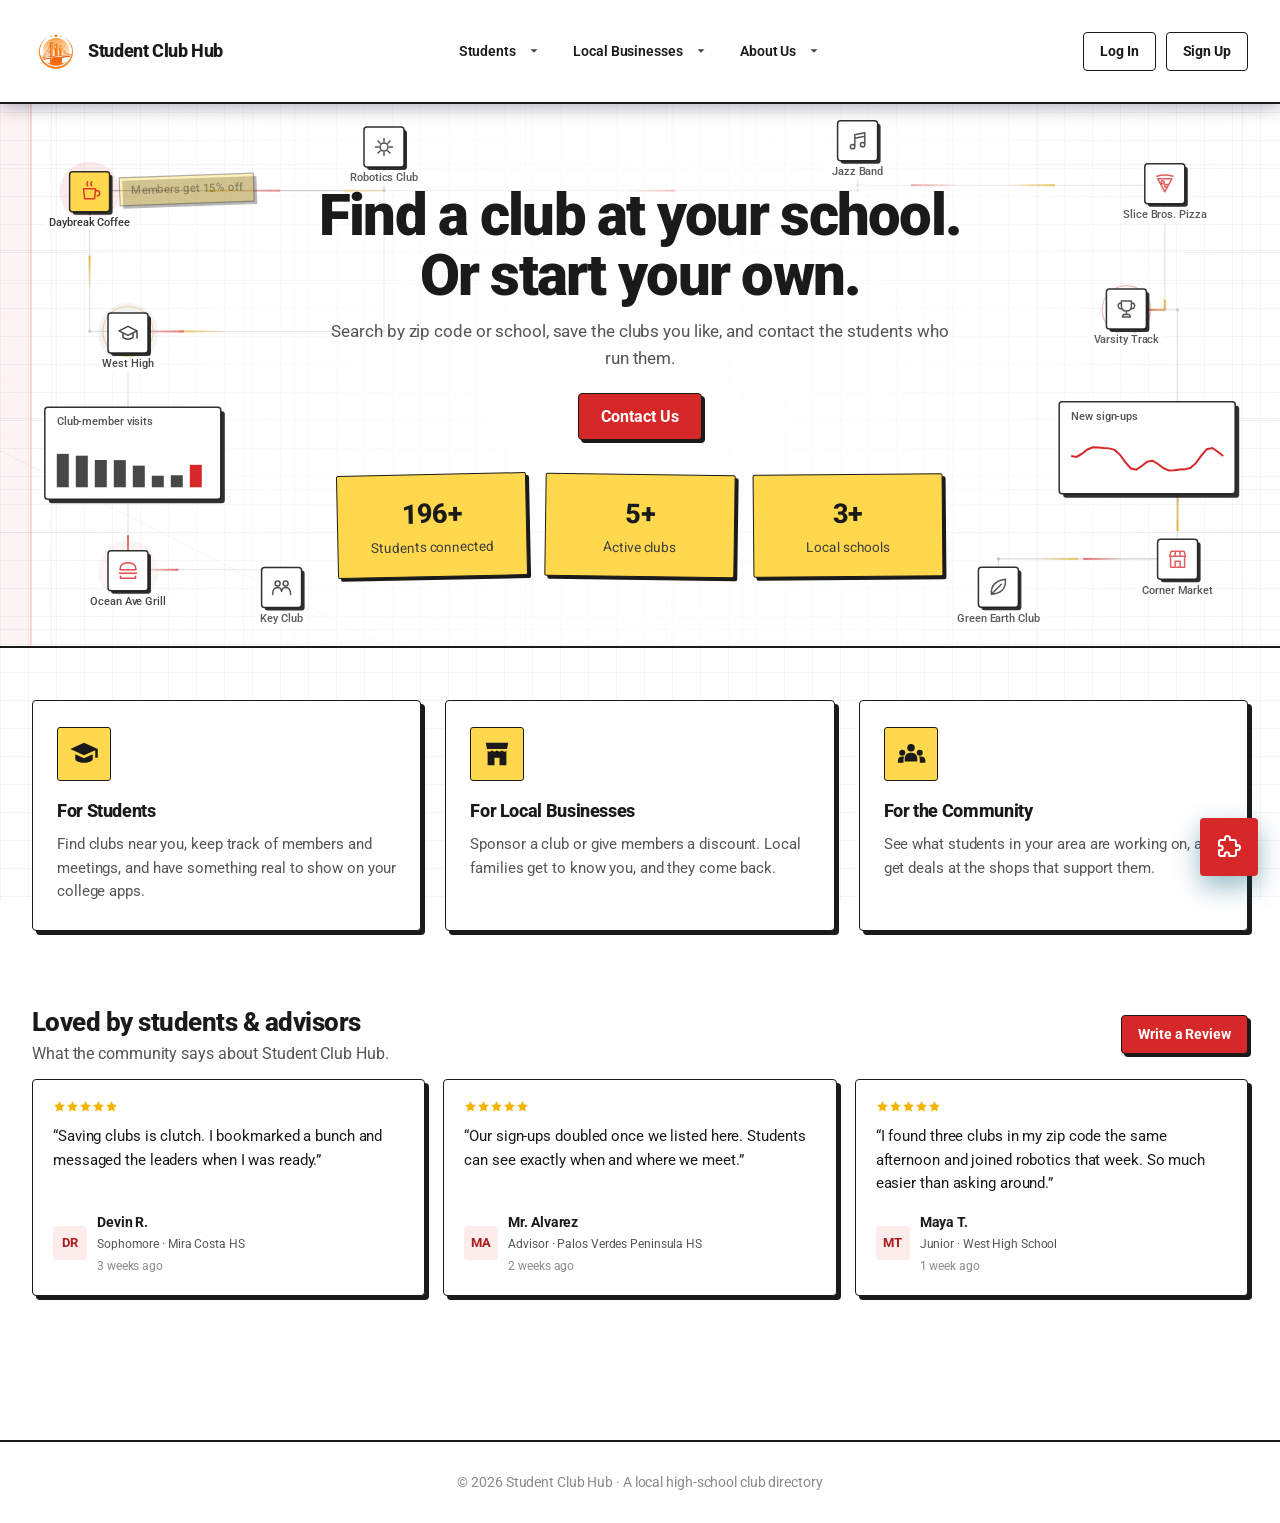
==== index.html @ 61d85966 "Real accounts + database security, field-level club saves, admin verification - Every account is a S" ====
<!DOCTYPE html>
<html lang="en" data-theme="light">
<head>
  <meta charset="UTF-8" />
  <meta name="viewport" content="width=device-width, initial-scale=1.0" />
  <title>Student Club Hub | Find a club near you</title>
  <link rel="preconnect" href="https://fonts.googleapis.com" />
  <link rel="preconnect" href="https://fonts.gstatic.com" crossorigin />
  <link rel="stylesheet" href="https://fonts.googleapis.com/css2?family=Roboto:wght@400;500;700;900&display=swap" />
  <link rel="stylesheet" href="styles/main.css" />
  <link rel="stylesheet" href="styles/pages.css" />
  <link rel="stylesheet" href="styles/components.css" />
  <link rel="stylesheet" href="styles/hero.css" />
  <link rel="stylesheet" href="styles/theme.css" />   <!-- Paper theme (red/yellow) — loaded LAST; remove this line to revert -->
</head>
<body>

  <!-- ======================= HEADER / NAV ======================= -->
  <header class="site-header">
    <div class="container header-inner">
      <a href="#" class="brand" onclick="goHome(); return false;" title="Back to home"><span class="brand-logo" id="brandLogo"></span><span class="brand-text">Student Club Hub</span></a>
      <button class="nav-toggle" id="navToggle" aria-label="Menu" onclick="toggleMobileNav()"><svg class="ico" viewBox="0 0 24 24" width="22" height="22" fill="none" stroke="currentColor" stroke-width="2" stroke-linecap="round" stroke-linejoin="round" aria-hidden="true"><path d="M4 6h16"/><path d="M4 12h16"/><path d="M4 18h16"/></svg></button>
      <nav class="nav" id="mainNav">
        <div class="nav-item has-menu">
          <button class="nav-trigger" data-group="students" onclick="toggleNavMenu(event,'students')" data-i18n="nav_students">Students <span class="caret">⌄</span></button>
          <div class="nav-menu">
            <button data-i18n="nav_browse" onclick="navGo('browse')">Browse Clubs</button>
            <button data-i18n="nav_myclubs" onclick="navGoAuth('myclubs')">My Clubs</button>
            <button data-i18n="nav_saved" onclick="navGo('saved')">Saved Clubs</button>
            <button data-i18n="nav_create" onclick="navGoAuth('create')">Register a Club</button>
          </div>
        </div>
        <div class="nav-item has-menu">
          <button class="nav-trigger" data-group="business" onclick="toggleNavMenu(event,'business')" data-i18n="nav_business">Local Businesses <span class="caret">⌄</span></button>
          <div class="nav-menu">
            <button data-i18n="nav_browse_shops" onclick="navShop('browse')">Browse Businesses</button>
            <button data-i18n="nav_my_shop" onclick="navShop('my')">My Business</button>
            <button data-i18n="nav_saved_shops" onclick="navShop('saved')">Saved Businesses</button>
            <button data-i18n="nav_register_shop" onclick="navShop('register')">Register Your Business</button>
          </div>
        </div>
        <div class="nav-item has-menu">
          <button class="nav-trigger" data-group="purpose" onclick="toggleNavMenu(event,'purpose')" data-i18n="nav_purpose">About Us <span class="caret">⌄</span></button>
          <div class="nav-menu">
            <button data-i18n="nav_philosophy" onclick="navGo('philosophy')">Our Philosophy</button>
            <button data-i18n="nav_howitworks" onclick="navHowItWorks()">How It Works</button>
            <button data-i18n="nav_faq" onclick="navFaq()">FAQ</button>
            <button onclick="navContact()">Contact Us</button>
          </div>
        </div>
      </nav>
      <div id="authArea" class="auth-area"><!-- rendered by auth.js --></div>
    </div>
  </header>

  <main>
    <!-- ======================= MAIN PAGE / HOME ======================= -->
    <section id="view-main" class="app-view">
      <div class="hero">
        <div class="hero-bg" id="heroBg"><!-- image layers rendered by pages.js --></div>
        <div class="hero-overlay"></div>
        <canvas class="hero-motion" id="heroMotion" aria-hidden="true"></canvas>
        <div class="container hero-content">
          <div class="hero-carousel" id="heroCarousel"><!-- slides rendered by pages.js --></div>
          <div class="hero-actions">
            <button class="btn cta lg" onclick="openContactUs()">Contact Us</button>
          </div>
          <div class="stats" id="statsRow"></div>
        </div>
      </div>

      <div class="container">
        <div class="feature-cards" id="featureCards"><!-- layered polygon cards rendered by pages.js --></div>

        <div class="reviews-head reviews-head-main">
          <div class="reviews-title">
            <div><h1 style="font-size:1.6rem;font-weight:800" data-i18n="reviews_h">Loved by students &amp; advisors</h1>
            <p style="color:var(--muted)" data-i18n="reviews_p">What the community says about Student Club Hub.</p></div>
            <span class="reviews-logo" id="reviewsLogo"></span></div>
          <button class="btn primary" data-i18n="write_review" onclick="openWriteReview('site')">Write a Review</button>
        </div>
        <div class="testimonials" id="siteReviews"></div>
      </div>
    </section>

    <!-- ======================= OUR PURPOSE / PHILOSOPHY ======================= -->
    <section id="view-philosophy" class="app-view hidden">
      <div id="philosophyBody"></div>
    </section>

    <!-- ======================= HOW IT WORKS (standalone) ======================= -->
    <section id="view-howitworks" class="app-view hidden">
      <div id="howitworksBody"></div>
    </section>

    <!-- ======================= FAQ (standalone) ======================= -->
    <section id="view-faq" class="app-view hidden">
      <div id="faqBody"></div>
    </section>

    <section id="view-contact" class="app-view hidden">
      <div id="contactPageBody"></div>
    </section>

    <!-- ======================= LOCAL BUSINESSES (directory) ======================= -->
    <section id="view-shops" class="app-view hidden">
      <div class="container" id="shopsBody"></div>
    </section>

    <!-- ======================= BUSINESS PROFILE (Yelp-style, full-width) ======================= -->
    <section id="view-business" class="app-view hidden">
      <div id="businessBody"></div>
    </section>

    <!-- ======================= INBOX / MESSAGES ======================= -->
    <section id="view-admin" class="app-view hidden">
      <div class="container" id="adminBody" style="max-width:900px"></div>
    </section>

    <section id="view-inbox" class="app-view hidden">
      <div class="container" id="inboxBody"></div>
    </section>

    <!-- ======================= BROWSE / DIRECTORY ======================= -->
    <section id="view-browse" class="app-view hidden">
      <div class="container view">
        <div class="page-head centered"><h1 data-i18n="browse_h">Browse Clubs</h1><p data-i18n="browse_p">Discover student clubs near you — search by club name, school, district, or zip code.</p></div>

        <div class="spotlight">
          <div class="spotlight-head"><span class="spot-ico"><svg class="ico" viewBox="0 0 24 24" width="18" height="18" fill="none" stroke="currentColor" stroke-width="2" stroke-linecap="round" stroke-linejoin="round" aria-hidden="true"><path d="M6 9H4.5a2.5 2.5 0 0 1 0-5H6"/><path d="M18 9h1.5a2.5 2.5 0 0 0 0-5H18"/><path d="M4 22h16"/><path d="M10 14.66V17c0 .55-.47.98-.97 1.21C7.85 18.75 7 20.24 7 22"/><path d="M14 14.66V17c0 .55.47.98.97 1.21C16.15 18.75 17 20.24 17 22"/><path d="M18 2H6v7a6 6 0 0 0 12 0V2Z"/></svg></span><span data-i18n="top_clubs">Top Clubs</span><span class="form-note" data-i18n="most_popular">Most popular right now</span></div>
          <div id="topClubs" class="spotlight-grid"></div>
        </div>

        <div class="toolbar">
          <div class="search">
            <span class="ico">⌕</span>
            <input id="searchInput" type="text" data-i18n-ph="search_ph" placeholder="Search by zip code, school, district, or club name..." oninput="applyFilters()" />
          </div>
          <select id="schoolFilter" class="select" onchange="applyFilters()"><option value="">All schools</option></select>
          <select id="sortSelect" class="select" onchange="applyFilters()">
            <option value="az">Alphabetical (A → Z)</option>
            <option value="za">Reverse Alphabetical (Z → A)</option>
            <option value="members">Most Members</option>
            <option value="least">Least Members</option>
            <option value="latest">Latest</option>
            <option value="oldest">Oldest</option>
            <option value="joined" data-i18n="sort_joined">Joined</option>
            <option value="notjoined" data-i18n="sort_notjoined">Not Joined</option>
            <option value="public" data-i18n="sort_public">Public</option>
            <option value="private" data-i18n="sort_private">Private</option>
          </select>
        </div>
        <div id="focusRow" class="cat-row"></div>
        <div id="resultMeta" class="result-meta"></div>
        <div id="clubGrid" class="grid"></div>
      </div>
    </section>

    <!-- ======================= MY CLUBS ======================= -->
    <section id="view-myclubs" class="app-view hidden">
      <div class="container">
        <div class="page-head centered"><h1 data-i18n="myclubs_h">My Clubs</h1><p data-i18n="myclubs_p">Clubs you lead, clubs you’ve joined, and your pending drafts.</p></div>
        <div class="settings-tabs centered-tabs">
          <button class="settings-tab active" data-mc="lead" data-i18n="tab_leading" onclick="myClubsTab('lead')">Clubs Leading</button>
          <button class="settings-tab" data-mc="joined" data-i18n="tab_joined" onclick="myClubsTab('joined')">Clubs Joined</button>
          <button class="settings-tab" data-mc="drafts" data-i18n="tab_drafts" onclick="myClubsTab('drafts')">Drafts</button>
        </div>
        <div class="search search-narrow" id="myClubsSearchWrap"><span class="ico">⌕</span>
          <input id="myClubsSearch" type="text" data-i18n-ph="search_saved_ph" placeholder="Search by club name, ID, or zip..." oninput="renderMyClubs()" /></div>
        <div id="myClubsGrid" class="grid"></div>
      </div>
    </section>

    <!-- ======================= SAVED ======================= -->
    <section id="view-saved" class="app-view hidden">
      <div class="container">
        <div class="page-head centered"><h1 data-i18n="saved_h">Saved Clubs</h1><p data-i18n="saved_p">Your favorite clubs, saved in one place for quick access and updates.</p></div>
        <div class="search search-narrow"><span class="ico">⌕</span>
          <input id="savedSearch" type="text" data-i18n-ph="search_saved_ph" placeholder="Search by club name, ID, or zip..." oninput="renderSaved()" /></div>
        <div id="savedGrid" class="grid"></div>
      </div>
    </section>

    <!-- ======================= PUBLIC PROFILE ======================= -->
    <section id="view-profile" class="app-view hidden">
      <div class="container" id="profileBody"></div>
    </section>

    <!-- ======================= ACCOUNT SETTINGS ======================= -->
    <section id="view-settings" class="app-view hidden">
      <div class="container narrow center-page" id="settingsBody"></div>
    </section>

    <!-- ======================= CLUB DETAIL (full page) ======================= -->
    <section id="view-club" class="app-view hidden">
      <div id="clubBody"></div>
    </section>

    <!-- ======================= START A CLUB ======================= -->
    <section id="view-create" class="app-view hidden">
      <div class="container narrow center-page">
        <div class="page-head" style="text-align:center"><h1 data-i18n="create_h">Register a Club</h1><p data-i18n="create_p">Publish your club so students can discover and join it.</p></div>
        <div class="form-card">
          <div class="field"><label><span data-i18n="cc_name">Club name</span> *</label><input id="ccName" type="text" placeholder="e.g. Robotics &amp; AI Society" oninput="validateCreate()" /></div>
          <div class="field"><label data-i18n="cc_desc">Description</label><textarea id="ccDesc" placeholder="What does your club do? When and where do you meet?"></textarea></div>
          <div class="two-col">
            <div class="field"><label><span data-i18n="cc_category">Category</span> *</label><select id="ccCategory" onchange="onCreateCategoryChange()"><option value="">Select…</option></select></div>
            <div class="field"><label data-i18n="cc_visibility">Club status</label><select id="ccRecruit"><option value="Public" data-i18n="vis_public">Public</option><option value="Private" data-i18n="vis_private">Private</option></select></div>
          </div>
          <div id="ccOtherWrap" class="field hidden"><label>Custom category</label><input id="ccOther" type="text" placeholder="Type your own category" oninput="validateCreate()" /></div>
          <div class="two-col">
            <div class="field"><label><span data-i18n="cc_school">School</span> *</label><select id="ccSchool" class="select block-select" onchange="onSchoolPick('ccSchool','ccDistrict'); validateCreate()"></select></div>
            <div class="field"><label><span data-i18n="cc_district">School district</span> *</label><select id="ccDistrict" class="select block-select" onchange="validateCreate()"></select></div>
          </div>
          <div class="two-col">
            <div class="field"><label><span data-i18n="cc_zip">Zip code</span> *</label><input id="ccZip" type="text" inputmode="numeric" maxlength="5" required placeholder="90274" oninput="validateCreate()" /></div>
            <div class="field"><label><span data-i18n="cc_email">Leader contact email</span> *</label><input id="ccEmail" type="email" required placeholder="you@school.edu" oninput="validateCreate()" /></div>
          </div>
          <div class="two-col">
            <div class="field"><label data-i18n="cc_meeting">Meeting schedule</label><input id="ccMeeting" type="text" placeholder="Wednesdays @ 3:30 PM, Room 214" /></div>
            <div class="field"><label><span data-i18n="cc_tags">Tags</span> <span class="form-note">(comma-separated)</span></label><input id="ccTags" type="text" placeholder="robotics, coding, competition" /></div>
          </div>
          <p class="form-note" style="margin:2px 0 10px">Charter your club now — add a banner, photo gallery, and links afterward from your club page using the gear and pencil icons.</p>
          <div class="field invite-field">
            <label><span data-i18n="cc_invite">Club leader invite code</span> *</label>
            <input id="ccInvite" type="text" placeholder="e.g. PVPHS2026" oninput="validateCreate()" />
            <p id="ccInviteMsg" class="form-note">Enter your school-issued invite code to verify you can author this listing. <em>Demo codes: PVPHS2026, WEST2026, DEMO2026.</em></p>
          </div>
          <div class="modal-actions three">
            <button class="btn ghost" data-i18n="cc_cancel" onclick="showView('main')">Cancel</button>
            <button class="btn amber" data-i18n="cc_savedraft" onclick="saveDraft()">Save as Draft</button>
            <button id="ccPublish" class="btn primary" data-i18n="cc_publish" disabled onclick="publishClub()">Publish to Directory</button>
          </div>
        </div>
      </div>
    </section>
  </main>

  <footer class="site-footer">© 2026 Student Club Hub · A local high-school club directory</footer>

  <!-- ======================= OVERLAYS ======================= -->
  <div id="authOverlay" class="overlay hidden" onclick="onOverlayClick(event, 'authOverlay', closeAuth)">
    <div class="modal" style="max-width:420px">
      <div class="modal-pad" id="authBody"><!-- rendered by auth.js (login/signup/verify/onboard) --></div>
    </div>
  </div>

  <!-- Post-publish welcome / Club ID onboarding modal -->
  <div id="welcomeOverlay" class="overlay hidden" onclick="onOverlayClick(event, 'welcomeOverlay', closeWelcome)">
    <div class="modal confirm" style="max-width:440px">
      <div class="c-ico" style="background:var(--brand-50)"><svg class="ico" viewBox="0 0 24 24" width="26" height="26" fill="none" stroke="currentColor" stroke-width="2" stroke-linecap="round" stroke-linejoin="round" aria-hidden="true"><polygon points="12 2 15.09 8.26 22 9.27 17 14.14 18.18 21.02 12 17.77 5.82 21.02 7 14.14 2 9.27 8.91 8.26 12 2"/></svg></div>
      <h3 id="welcomeTitle"></h3>
      <p id="welcomeMsg"></p>
      <div class="credential-box" style="margin:0 0 8px"><span id="welcomeClubId" class="id"></span></div>
      <p id="welcomeShare" class="form-note" style="margin-bottom:16px"></p>
      <div class="row">
        <button class="btn ghost" id="welcomeCopyBtn" onclick="copyClubLink()"></button>
        <button class="btn primary" id="welcomeContinueBtn" onclick="continueFromWelcome()"></button>
      </div>
    </div>
  </div>

  <div id="contactOverlay" class="overlay hidden" onclick="onOverlayClick(event, 'contactOverlay', closeContact)">
    <div class="modal" style="max-width:440px"><div class="modal-pad" id="contactBody"></div></div>
  </div>

  <div id="shareOverlay" class="overlay hidden" onclick="onOverlayClick(event, 'shareOverlay', closeShare)">
    <div class="modal" style="max-width:420px"><div class="modal-pad" id="shareBody"></div></div>
  </div>

  <div id="reviewOverlay" class="overlay hidden" onclick="onOverlayClick(event, 'reviewOverlay', closeReview)">
    <div class="modal" style="max-width:460px"><div class="modal-pad" id="reviewBody"></div></div>
  </div>

  <div id="transferOverlay" class="overlay hidden" onclick="onOverlayClick(event, 'transferOverlay', closeTransfer)">
    <div class="modal" style="max-width:460px"><div class="modal-pad" id="transferBody"></div></div>
  </div>

  <div id="forgotOverlay" class="overlay hidden" onclick="onOverlayClick(event, 'forgotOverlay', closeForgot)">
    <div class="modal" style="max-width:420px">
      <div class="modal-pad" id="forgotBody"></div>
    </div>
  </div>

  <div id="confirmOverlay" class="overlay hidden" onclick="onOverlayClick(event, 'confirmOverlay', closeConfirm)">
    <div class="modal confirm">
      <div class="c-ico" id="confirmIcon">?</div>
      <h3 id="confirmTitle"></h3>
      <p id="confirmMsg"></p>
      <div class="row">
        <button class="btn ghost" onclick="closeConfirm()">Cancel</button>
        <button id="confirmOk" class="btn primary">Confirm</button>
      </div>
    </div>
  </div>

  <div id="lightbox" class="lightbox hidden" onclick="closeLightbox()">
    <button class="lb-close" onclick="event.stopPropagation(); closeLightbox()">✕</button>
    <button class="lb-btn lb-prev" onclick="event.stopPropagation(); lightboxStep(-1)">‹</button>
    <div id="lightboxStage" onclick="event.stopPropagation()"></div>
    <button class="lb-btn lb-next" onclick="event.stopPropagation(); lightboxStep(1)">›</button>
    <span id="lightboxCount" class="lb-count"></span>
  </div>

  <!-- Full vertical gallery page (all club media) -->
  <div id="galleryPage" class="gallery-page hidden"></div>

  <div id="contactUsOverlay" class="overlay hidden" onclick="onOverlayClick(event, 'contactUsOverlay', closeContactUs)">
    <div class="modal" id="contactUsBody"></div>
  </div>

  <div id="bizOverlay" class="overlay hidden" onclick="onOverlayClick(event, 'bizOverlay', closeBusiness)">
    <div class="modal" id="bizBody"></div>
  </div>


  <div id="deleteAccountOverlay" class="overlay hidden" onclick="onOverlayClick(event, 'deleteAccountOverlay', closeDeleteAccount)">
    <div class="modal confirm" style="text-align:left">
      <div style="display:flex;justify-content:space-between;align-items:center;margin-bottom:6px">
        <h3 style="font-size:1.15rem;font-weight:800">Delete your account?</h3>
        <button class="icon-btn" onclick="closeDeleteAccount()">✕</button></div>
      <p class="form-note" style="margin-bottom:14px">This permanently removes your account and saved data from this browser. Enter your password to confirm.</p>
      <div class="field"><label>Password</label><input id="delAcctPass" type="password" placeholder="Your account password" onkeydown="if(event.key==='Enter')confirmDeleteAccount()"></div>
      <p class="form-note bad" id="delAcctErr" style="display:none">Incorrect password. Please try again.</p>
      <div class="row" style="display:flex;gap:10px;margin-top:16px">
        <button class="btn ghost" style="flex:1" onclick="closeDeleteAccount()">Cancel</button>
        <button class="btn danger" style="flex:1" onclick="confirmDeleteAccount()">Delete Account</button></div>
    </div>
  </div>

  <!-- Floating Partnership Requests button (follows the user on every view; shown only when signed in) -->
  <button id="inboxFab" class="inbox-fab" hidden onclick="navInbox()" aria-label="Partnership requests">
    <span class="inbox-fab-ico" aria-hidden="true">
      <svg viewBox="0 0 24 24" width="24" height="24" fill="none" stroke="currentColor" stroke-width="2" stroke-linecap="round" stroke-linejoin="round">
        <path d="M20.5 11H19V7a2 2 0 0 0-2-2h-4V3.5a2.5 2.5 0 0 0-5 0V5H4a2 2 0 0 0-2 2v3.8h1.5a2.2 2.2 0 1 1 0 4.4H2V19a2 2 0 0 0 2 2h3.8v-1.5a2.2 2.2 0 1 1 4.4 0V21H17a2 2 0 0 0 2-2v-4h1.5a2.5 2.5 0 0 0 0-5z"/>
      </svg>
    </span>
    <span class="inbox-fab-label">Partnerships</span>
    <span class="inbox-fab-badge" id="inboxFabBadge" hidden></span>
  </button>

  <div id="toast" class="toast"></div>

  <script src="scripts/schools.js"></script>
  <script src="scripts/qr.js"></script>
  <script src="scripts/supabase.js"></script>
  <script src="scripts/icons.js"></script>
  <script src="scripts/auth.js"></script>
  <script src="scripts/directory.js"></script>
  <script src="scripts/modal.js"></script>
  <script src="scripts/reviews.js"></script>
  <script src="scripts/profile.js"></script>
  <script src="scripts/pages.js"></script>
  <script src="scripts/hero-motion.js"></script>
  <script src="scripts/business.js"></script>
  <script src="scripts/messages.js"></script>
  <script src="scripts/partnerships.js"></script>
  <script src="scripts/editors.js"></script>
  <script src="scripts/admin.js"></script>
  <script>
    document.addEventListener('DOMContentLoaded', function () {
      initAuth();
      initDirectory();
      showView('main');
    });
  </script>
</body>
</html>
---- styles/main.css ----
/* ============================================================
   Student Club Hub — Global Styles (styles/main.css)
   Pure CSS3. Palette tokens, dark theme, reset, header/nav,
   buttons, badges, forms, directory cards, and club-detail.
   Page layouts live in styles/pages.css; reusable overlay/modal
   widgets in styles/components.css (both loaded after this file).
   ============================================================ */

/* ---- Design tokens ---- */
:root {
  /* Neutral cool palette (MP31): Deep Space Blue · Cerulean · Frosted Blue · Alabaster.
     One accent (cerulean) — no clashing warm color. Gold is reserved for the Save star. */
  --navy: #003249;                 /* Deep Space Blue — header, dark surfaces, display headings */
  --brand: #007EA7;                /* Cerulean — primary actions, links */
  --brand-dark: #00617f;           /* deeper cerulean — hover / accent text */
  --brand-light: #80CED7;          /* Frosted Blue — soft accents, backings, borders */
  --brand-50: #eaf5f7;             /* pale cerulean tint — chips, soft fills */
  --grad-brand: linear-gradient(135deg, #12a0c4 0%, #007EA7 60%, #005f7d 100%);
  --grad-brand-strong: linear-gradient(135deg, #17a7c9 0%, #007EA7 48%, #003249 100%);
  --header-color: #0b1437;         /* Galaxy Blue — deep indigo-navy header strip */
  --header-galaxy: linear-gradient(100deg, #0a1030 0%, #141c53 46%, #21205f 72%, #0d1a44 100%);
  --accent: #007EA7;               /* legacy alias → cerulean (folds the old orange) */
  --accent-dark: #00617f;
  --star: #f5b301;                 /* warm gold — Save / favorite star ONLY */
  color-scheme: light;
  --join: #12a594;                 /* teal-green success (harmonizes with the cool palette) */
  --join-dark: #0c8375;
  --ink: #0e2a37;                  /* deep teal-navy — primary text */
  --muted: #5a7581;                /* muted slate-teal — secondary text */
  --faint: #92a8b1;
  --line: #d9e6e9;                 /* cool light border (alabaster-derived) */
  --bg: #f3f8f9;                   /* soft cool off-white page ground */
  --card: #ffffff;
  --surface: #eef5f6;              /* subtle raised surfaces (rows, chips) */
  --surface-2: #e2eef0;            /* button / tab tracks */
  --input-bg: #ffffff;
  --danger: #e5484d;
  --glass-bg: rgba(255, 255, 255, 0.72);
  --glass-bg-hover: rgba(255, 255, 255, 0.9);
  --glass-border: rgba(255, 255, 255, 0.6);
  --header-bg: rgba(0, 50, 73, 0.9);

  --r-sm: 9px;
  --r: 14px;
  --r-lg: 22px;
  --r-pill: 999px;

  --shadow-sm: 0 1px 2px rgba(0, 40, 60, 0.05), 0 2px 6px rgba(0, 40, 60, 0.07);
  --shadow-md: 0 10px 30px rgba(0, 40, 60, 0.10);
  --shadow-lg: 0 24px 60px rgba(0, 40, 60, 0.20);

  --header-h: 104px;
  --font-body: 'Inter', -apple-system, BlinkMacSystemFont, 'Segoe UI', Roboto, Helvetica, Arial, sans-serif;
  --font-head: 'Space Grotesk', 'Inter', -apple-system, BlinkMacSystemFont, 'Segoe UI', Roboto, sans-serif;

  /* Hero background photo. Drop your image in as styles/hero.jpg (same folder as this file).
     A dark overlay + gradient fallback (in .hero) keep the white text readable, and the
     fallback shows automatically until the file is present. */
  --hero-img: url("hero.jpg");
}

/* ============================================================
   DARK APPEARANCE — remap tokens + override hardcoded surfaces
   ============================================================ */
:root[data-theme="dark"] {
  color-scheme: dark;      /* native selects, option popups & scrollbars render dark */
  --navy: #001e2c;
  --brand: #34b3d4;
  --brand-dark: #86d4dd;   /* light frosted so accent text stays readable on dark surfaces */
  --brand-light: #80CED7;
  --brand-50: #0a3547;
  --ink: #e7eef1;
  --muted: #97afb8;
  --faint: #62808b;
  --line: #234450;
  --bg: #06171f;
  --card: #0c2733;
  --surface: #0a222d;
  --surface-2: #123542;
  --input-bg: #06171f;
  --header-color: #070c22;
  --header-galaxy: linear-gradient(100deg, #05081f 0%, #0e1440 48%, #17163f 74%, #070d2c 100%);
  --glass-bg: rgba(12, 39, 51, 0.72);
  --glass-bg-hover: rgba(12, 39, 51, 0.92);
  --glass-border: rgba(128, 206, 215, 0.22);
  --header-bg: rgba(0, 26, 38, 0.9);
  --shadow-sm: 0 1px 2px rgba(0, 0, 0, 0.4);
  --shadow-md: 0 8px 24px rgba(0, 0, 0, 0.45);
  --shadow-lg: 0 24px 60px rgba(0, 0, 0, 0.6);
}
[data-theme="dark"] .btn { background: var(--surface-2); color: var(--ink); }
[data-theme="dark"] .btn:hover { background: #31415c; }
[data-theme="dark"] .btn.ghost { background: transparent; }
[data-theme="dark"] .field input, [data-theme="dark"] .field select, [data-theme="dark"] .field textarea,
[data-theme="dark"] .search input, [data-theme="dark"] .select, [data-theme="dark"] .share-link-row input,
[data-theme="dark"] .link-row .mg-link, [data-theme="dark"] .chat-compose input[type=text], [data-theme="dark"] .roster-row select {
  /* background-COLOR only — never the shorthand, which would reset background-repeat/image
     and cause the chevron SVG to tile into rows of arrows on <select> elements */
  background-color: var(--input-bg); color: var(--ink); border-color: var(--line);
}
[data-theme="dark"] .tab-row, [data-theme="dark"] .settings-tabs { background: var(--surface-2); }
[data-theme="dark"] .tab-row button.active, [data-theme="dark"] .settings-tab.active { background: var(--card); color: var(--ink); }
[data-theme="dark"] .switch { background: #475569; }
[data-theme="dark"] .leader-row, [data-theme="dark"] .roster-row, [data-theme="dark"] .cm-body,
[data-theme="dark"] .cm-body.deleted, [data-theme="dark"] .chat-locked, [data-theme="dark"] .banner-preview,
[data-theme="dark"] .pick-row, [data-theme="dark"] .spot-card { background: var(--surface); }
/* Details drawer rows sit directly on the card surface — no dark background strips */
[data-theme="dark"] .info-line { background: transparent; }
[data-theme="dark"] .info-line .k { color: var(--muted); }
/* Header profile username stays crisp white in dark mode */
[data-theme="dark"] .user-chip .name { color: #ffffff; }
/* Custom white dropdown arrow for selects in dark mode — always co-set repeat + position */
[data-theme="dark"] .select, [data-theme="dark"] .field select.select {
  background-image: url("data:image/svg+xml,%3Csvg xmlns='http://www.w3.org/2000/svg' width='12' height='12' viewBox='0 0 24 24' fill='none' stroke='%23e5e7eb' stroke-width='2.5' stroke-linecap='round' stroke-linejoin='round'%3E%3Cpath d='m6 9 6 6 6-6'/%3E%3C/svg%3E");
  background-repeat: no-repeat; background-position: right 1rem center;
}
[data-theme="dark"] .roster-row select { background-image: none; }
/* Catch-all: ANY <select> in dark mode gets the dark fill + light text (Language, School, District, etc.).
   !important beats the light `.field select.select { background-color:#fff }` base rule. */
[data-theme="dark"] select,
[data-theme="dark"] .select,
[data-theme="dark"] .field select,
[data-theme="dark"] select.select { background-color: var(--input-bg) !important; color: var(--ink) !important; border-color: var(--line) !important; }
[data-theme="dark"] select option { background-color: var(--card); color: var(--ink); }
/* Upload dropzone + file-picker buttons conform to the dark theme (no white blocks) */
[data-theme="dark"] .uploader { background: var(--surface); border-color: var(--line); color: var(--muted); }
[data-theme="dark"] .uploader:hover, [data-theme="dark"] .uploader.drag { background: var(--surface-2); border-color: var(--brand); color: var(--brand-dark); }
[data-theme="dark"] .leader-row:hover, [data-theme="dark"] .pick-row:hover { background: var(--surface-2); }
[data-theme="dark"] .badge.gray, [data-theme="dark"] .tag, [data-theme="dark"] .mini-x-inline { background: var(--surface-2); color: var(--muted); }
[data-theme="dark"] .icon-btn, [data-theme="dark"] .logout-btn { background: var(--surface-2); color: var(--ink); }
[data-theme="dark"] .fav-btn { background: var(--brand-50); color: var(--brand-dark); border-color: var(--brand-light); }
[data-theme="dark"] .fav-btn.on { background: var(--brand-light); color: var(--navy); }
[data-theme="dark"] .card-cover .cover-fav, [data-theme="dark"] .qr-box { background: var(--card); }
[data-theme="dark"] .step, [data-theme="dark"] .tcard, [data-theme="dark"] .stat { background: var(--card); }
[data-theme="dark"] .cat-pill { background: var(--card); }
[data-theme="dark"] .btn.primary { color: #fff; }
[data-theme="dark"] .btn.join { color: #fff; }
/* Dark chat: elevated surfaces + high-contrast text */
[data-theme="dark"] .chat-msg .cm-body { background: rgba(255, 255, 255, 0.05); border-color: rgba(255, 255, 255, 0.08); }
[data-theme="dark"] .chat-msg.announce .cm-body { background: rgba(251, 191, 36, 0.12); border-color: rgba(251, 191, 36, 0.3); }
[data-theme="dark"] .cm-body.deleted { background: rgba(255, 255, 255, 0.03); }
[data-theme="dark"] .cm-who, [data-theme="dark"] .cm-text { color: #F8FAFC; }
[data-theme="dark"] .cm-time, [data-theme="dark"] .cm-ctrls button, [data-theme="dark"] .cm-body.deleted em { color: #94A3B8; }
[data-theme="dark"] .cm-ctrls button:hover { color: var(--brand-light); }
[data-theme="dark"] .chat-system { background: rgba(255, 255, 255, 0.05); color: #94A3B8; }
[data-theme="dark"] .chat-system strong { color: #F8FAFC; }

/* ---- Reset ---- */
* { box-sizing: border-box; margin: 0; padding: 0; }
html, body { height: 100%; }
body {
  font-family: var(--font-body);
  color: var(--ink);
  background: var(--bg);
  overflow-x: clip;              /* contain full-bleed sections without breaking sticky */
  line-height: 1.55;
  letter-spacing: -0.006em;
  -webkit-font-smoothing: antialiased;
  -moz-osx-font-smoothing: grayscale;
  text-rendering: optimizeLegibility;
  min-height: 100vh;
  display: flex;
  flex-direction: column;
}
/* Display type — Space Grotesk for headings, brand, and big numerals */
h1, h2, h3, h4, .brand, .hero h1, .pb-title, .gp-title, .stat .n,
.spotlight-head, .soon-card h2, .confirm h3, .club-head h2, .page-head h1,
.reviews-head-main h1, .poly-front h3, .prow-body h3 {
  font-family: var(--font-head); letter-spacing: -0.02em;
}
/* Buttons & nav get the display face too — a crisper, more designed feel */
.btn, .fav-btn, .nav-trigger, .logout-btn, .cat-pill, .shop-tab, .club-tab, .settings-tab {
  font-family: var(--font-head); letter-spacing: -0.005em;
}
/* Sticky footer: main grows to fill, footer anchored to the bottom with breathing room */
main { flex: 1 0 auto; padding-bottom: 40px; }
.app-view { min-height: 40vh; }
img { max-width: 100%; display: block; }
button { font-family: inherit; cursor: pointer; border: none; background: none; }
a { color: inherit; text-decoration: none; }
input, select, textarea { font-family: inherit; font-size: 0.95rem; }
.hidden { display: none !important; }
.container { max-width: 1320px; margin: 0 auto; padding: 0 16px; }
@media (min-width: 768px) { .container { padding: 0 32px; } }

/* ---- Header / nav ---- */
.site-header {
  position: sticky; top: 0; z-index: 50;
  height: var(--header-h);
  min-height: var(--header-h);
  flex-shrink: 0;                 /* never shrink in the column flex layout, even on short pages */
  background: var(--header-color);
  background: var(--header-galaxy); /* galaxy-blue gradient strip */
  border-bottom: 1px solid rgba(255,255,255,0.10);
  box-shadow: 0 2px 18px rgba(9, 14, 45, 0.35);
}
/* three-column grid keeps the nav visually centered */
.header-inner { height: 100%; display: grid; grid-template-columns: 1fr auto 1fr; align-items: center; gap: 16px; }
.brand {
  justify-self: start; display: inline-flex; align-items: center; gap: 12px; padding-left: 4px;
  font-size: 1.15rem; font-weight: 800; color: #fff; letter-spacing: -0.02em;
}
.brand-logo { display: inline-flex; width: 40px; height: 40px; flex-shrink: 0; }
.brand-logo svg, .brand-logo img { display: block; width: 100%; height: 100%; object-fit: contain; }
/* Header links are always white on the navy bar (both themes) */
.site-header .nav-trigger { color: rgba(255,255,255,0.9); }
.site-header .nav-trigger:hover { background: rgba(255,255,255,0.12); color: #fff; }
.site-header .nav-trigger.active { background: rgba(255,255,255,0.16); color: #fff; }
.site-header .nav-toggle { color: #fff; }
.site-header .nav-toggle:hover { background: rgba(255,255,255,0.12); }
/* Unified header CTAs — Log In (outlined) + Sign Up (orange), matching in both themes */
.site-header .btn.header-outline { background: transparent; border: 1.5px solid rgba(255,255,255,0.55); color: #fff; }
.site-header .btn.header-outline:hover { background: rgba(255,255,255,0.12); border-color: #fff; }
.site-header .btn.header-cta { background: var(--grad-brand); color: #fff; border: none; box-shadow: 0 2px 10px rgba(0,126,167,0.4); }
.site-header .btn.header-cta:hover { filter: brightness(1.05); box-shadow: 0 5px 16px rgba(0,126,167,0.55); }
/* Vertically centered caret — a mask so it always matches the trigger's text color */
.caret { display: inline-block; width: 14px; height: 14px; margin-left: 6px; font-size: 0; vertical-align: middle;
  background-color: currentColor;
  -webkit-mask: url("data:image/svg+xml,%3Csvg xmlns='http://www.w3.org/2000/svg' viewBox='0 0 24 24'%3E%3Cpath d='M6 9l6 6 6-6z'/%3E%3C/svg%3E") center / 14px no-repeat;
          mask: url("data:image/svg+xml,%3Csvg xmlns='http://www.w3.org/2000/svg' viewBox='0 0 24 24'%3E%3Cpath d='M6 9l6 6 6-6z'/%3E%3C/svg%3E") center / 14px no-repeat;
  transition: transform .18s ease; }
.nav { justify-self: center; display: flex; gap: 4px; }
.nav-link {
  padding: 8px 14px; border-radius: var(--r-sm);
  font-size: 0.9rem; font-weight: 600; color: var(--muted);
}
.nav-link:hover { background: var(--surface-2); color: var(--ink); }
.nav-link.active { background: var(--brand-50); color: var(--brand-dark); }

/* ---- Dropdown navigation ---- */
.nav-item { position: relative; }
.nav-trigger {
  display: inline-flex; align-items: center; gap: 5px;
  padding: 8px 14px; border-radius: var(--r-sm);
  font-size: 0.9rem; font-weight: 600; color: var(--muted);
}
.nav-trigger:hover { background: var(--surface-2); color: var(--ink); }
.nav-trigger.active { background: var(--brand-50); color: var(--brand-dark); }
.nav-trigger .caret { font-size: 0.85rem; transition: transform .18s ease; opacity: .8; }
.nav-item.has-menu:hover .nav-trigger .caret, .nav-item.open .nav-trigger .caret { transform: rotate(180deg); }
.nav-menu {
  display: none; position: absolute; top: calc(100% + 8px); left: 50%; transform: translateX(-50%);
  min-width: 210px; background: var(--card); border: 1px solid var(--line);
  border-radius: var(--r); box-shadow: var(--shadow-md); padding: 6px; z-index: 60;
}
.nav-menu::before {   /* hover bridge so the menu doesn't close in the gap */
  content: ""; position: absolute; top: -8px; left: 0; right: 0; height: 8px;
}
.nav-menu button {
  display: flex; align-items: center; width: 100%; text-align: left;
  padding: 10px 12px; border-radius: var(--r-sm); font-size: 0.9rem; font-weight: 600; color: var(--ink);
  transition: background .12s, color .12s;
}
.nav-menu button:hover { background: var(--brand-50); color: var(--brand-dark); }
.nav-item.open > .nav-menu { display: block; animation: navMenuIn .16s ease; }
@media (min-width: 900px) { .nav-item.has-menu:hover > .nav-menu { display: block; } }
@keyframes navMenuIn { from { opacity: 0; transform: translateX(-50%) translateY(-6px); } to { opacity: 1; transform: translateX(-50%) translateY(0); } }
/* Mobile hamburger — hidden on desktop */
.nav-toggle { display: none; justify-self: end; font-size: 1.4rem; color: var(--ink); padding: 6px 10px; border-radius: var(--r-sm); }
.nav-toggle:hover { background: var(--surface-2); }
.auth-area { justify-self: end; display: flex; align-items: center; gap: 10px; }
.user-chip {
  display: flex; align-items: center; gap: 8px;
  padding: 4px 10px 4px 4px; border-radius: var(--r-pill);
}
.user-chip .name { font-size: 0.9rem; font-weight: 600; }
/* Profile area sits on the navy header — keep it crisp white in both themes */
.site-header .user-chip .name { color: #fff; }
.site-header .user-chip:hover { background: rgba(255,255,255,0.12); }
.site-header .user-chip .avatar { background: #fff; color: var(--navy); box-shadow: 0 1px 4px rgba(0,0,0,.2); }
/* Logout: translucent-white pill matching the white profile name on the navy bar */
.logout-btn { display: inline-flex; align-items: center; gap: 7px; padding: 9px 14px;
  border-radius: var(--r); background: #f1f5f9; color: var(--ink); font-weight: 700; font-size: 0.85rem; }
.logout-btn:hover { background: #fee2e2; color: var(--danger); }
.site-header .logout-btn { background: rgba(255,255,255,0.14); color: #fff; border: 1px solid rgba(255,255,255,0.4); }
.site-header .logout-btn:hover { background: rgba(255,255,255,0.26); color: #fff; }

/* ---- Avatar ---- */
.avatar {
  border-radius: var(--r-pill);
  background: var(--brand-50); color: var(--brand-dark);
  display: grid; place-items: center; font-weight: 700;
  overflow: hidden; flex-shrink: 0;
}
.avatar img { width: 100%; height: 100%; object-fit: cover; }
.avatar.sm { width: 34px; height: 34px; font-size: 0.8rem; }
.avatar.md { width: 44px; height: 44px; font-size: 1rem; }
.avatar.lg { width: 84px; height: 84px; font-size: 1.6rem; }

/* ---- Buttons ---- */
.btn {
  display: inline-flex; align-items: center; justify-content: center; gap: 7px;
  padding: 10px 16px; border-radius: var(--r);
  font-size: 0.9rem; font-weight: 700; color: var(--ink);
  background: #f1f5f9; transition: background .15s, transform .05s, box-shadow .15s;
  white-space: nowrap;
}
.btn:active { transform: translateY(1px); }
.btn:hover { background: var(--brand-50); }
/* Primary / CTA — cerulean gradient. A paired button uses the soft .btn.blue for contrast. */
.btn.primary, .btn.cta { background: var(--grad-brand); color: #fff; box-shadow: 0 3px 10px rgba(0,90,120,.26); }
.btn.primary:hover, .btn.cta:hover { filter: brightness(1.05); box-shadow: 0 8px 22px rgba(0,126,167,.4); }
.btn.cta { background: var(--grad-brand-strong); }
[data-theme="dark"] .btn.primary, [data-theme="dark"] .btn.cta { color: #fff; }
/* Secondary — soft frosted (distinct from a solid primary when they sit side by side) */
.btn.blue { background: var(--brand-50); color: var(--brand-dark); border: 1px solid var(--brand-light); }
.btn.blue:hover { background: var(--brand-light); color: var(--navy); }
.btn.join { background: var(--join); color: #fff; }
.btn.join:hover { background: var(--join-dark); }
.btn.ghost { background: transparent; border: 1px solid var(--line); color: var(--ink); }
.btn.ghost:hover { background: var(--surface); }
.btn.danger { background: #fdecec; color: var(--danger); }
.btn.danger:hover { background: #fbdcdc; }
.btn.block { width: 100%; }
.btn.lg { padding: 13px 22px; font-size: 1rem; }
.btn.sm-btn { padding: 7px 12px; font-size: 0.82rem; }
.btn:disabled { opacity: .5; cursor: not-allowed; }
/* hero buttons on the gradient */
.btn.white { background: #fff; color: var(--brand-dark); }
.btn.white:hover { background: #f1f5f9; }
.btn.glass { background: rgba(255,255,255,.14); color: #fff; border: 1px solid rgba(255,255,255,.45); }
.btn.glass:hover { background: rgba(255,255,255,.24); }

/* ---- Save Club — solid blue (its gold star distinguishes it from the orange View button) ---- */
.fav-btn {
  display: inline-flex; align-items: center; justify-content: center; gap: 7px;
  padding: 10px 16px; border-radius: var(--r);
  font-size: 0.9rem; font-weight: 600;
  background: var(--brand-50); border: 1px solid var(--brand-light); color: var(--brand-dark);
  transition: background .15s, color .15s, box-shadow .15s;
}
.fav-btn:hover { background: var(--brand-light); color: var(--navy); }
.fav-btn.on { background: var(--brand-light); border-color: var(--brand-light); color: var(--navy); }
/* SVG gold star (outline when un-saved, solid gold when saved) — used on cards + banner */
.star-ico { flex-shrink: 0; display: inline-block; vertical-align: -3px; }
.banner-star .star-ico { width: 21px; height: 21px; vertical-align: middle; }

/* ---- Badges / chips ---- */
.badge {
  display: inline-flex; align-items: center; gap: 5px;
  padding: 3px 10px; border-radius: var(--r-pill);
  font-size: 0.72rem; font-weight: 700; letter-spacing: .01em;
  background: var(--brand-50); color: var(--brand-dark);
}
.badge.gray { background: #f1f5f9; color: var(--muted); }
.badge.join { background: #ecfdf5; color: var(--join-dark); }
.tag {
  display: inline-block; padding: 3px 10px; border-radius: var(--r-pill);
  font-size: 0.74rem; font-weight: 600; color: var(--muted);
  background: #f1f5f9;
}

/* ---- Hero, feature cards, testimonials, Top Clubs → styles/pages.css ---- */

/* ---- Filter bar ---- */
.toolbar {
  display: flex; gap: 10px; flex-wrap: wrap; align-items: center;
  margin: 22px 0 18px;
}
.search {
  flex: 1; min-width: 220px; position: relative;
}
.search input {
  width: 100%; padding: 12px 14px 12px 40px;
  border: 1px solid var(--line); border-radius: var(--r);
  background: #fff; outline: none;
}
.search input:focus { border-color: var(--brand); box-shadow: 0 0 0 3px var(--brand-50); }
.search .ico { position: absolute; left: 13px; top: 50%; transform: translateY(-50%); color: var(--faint); }
/* Single source of truth for custom-arrow selects — background-COLOR (not shorthand) so the
   chevron never tiles; one chevron, no-repeat, positioned 1rem from the right. */
.select, .field select.select {
  padding: 12px 2.5rem 12px 14px; border: 1px solid var(--line); border-radius: var(--r);
  background-color: #fff; outline: none; color: var(--ink);
  -webkit-appearance: none; -moz-appearance: none; appearance: none;
  background-image: url("data:image/svg+xml,%3Csvg xmlns='http://www.w3.org/2000/svg' width='12' height='12' viewBox='0 0 24 24' fill='none' stroke='%236b7280' stroke-width='2.5' stroke-linecap='round' stroke-linejoin='round'%3E%3Cpath d='m6 9 6 6 6-6'/%3E%3C/svg%3E");
  background-repeat: no-repeat; background-position: right 1rem center;
}
.select:focus { border-color: var(--brand); }

.cat-row { display: flex; gap: 8px; flex-wrap: wrap; margin-bottom: 22px; }
.cat-pill {
  padding: 7px 14px; border-radius: var(--r-pill);
  font-size: 0.85rem; font-weight: 600; color: var(--muted);
  background: #fff; border: 1px solid var(--line);
}
.cat-pill:hover { border-color: var(--brand); color: var(--brand-dark); }
.cat-pill.active { background: var(--brand); color: #fff; border-color: var(--brand); }

/* ---- Directory grid + cards ---- */
.grid {
  display: grid; gap: 18px;
  grid-template-columns: repeat(auto-fill, minmax(300px, 1fr));
  padding-bottom: 60px;
}
.card {
  background: var(--card); border: 1px solid var(--line);
  border-radius: var(--r); box-shadow: var(--shadow-sm);
  overflow: hidden; display: flex; flex-direction: column;
  transition: box-shadow .18s, transform .18s;
}
.card:hover { box-shadow: var(--shadow-md); transform: translateY(-2px); }
.card-cover {
  height: 118px; position: relative;
  display: grid; place-items: center; color: #fff; font-size: 2.2rem;
}
.card-cover .cover-fav {
  position: absolute; top: 10px; right: 10px;
  width: 36px; height: 36px; border-radius: var(--r-pill);
  background: rgba(255,255,255,0.9); color: var(--faint);
  display: grid; place-items: center; font-size: 1.15rem; box-shadow: var(--shadow-sm);
}
.card-cover .cover-fav.on { color: var(--star); }
/* Cover branding: big translucent category glyph + a small category label */
.card-cover .cover-mark { font-size: 3.4rem; opacity: 0.9; filter: drop-shadow(0 2px 6px rgba(0,0,0,.25)); pointer-events: none; }
.card-cover .cover-cat { position: absolute; left: 12px; bottom: 10px; font-size: 0.68rem; font-weight: 700;
  letter-spacing: .04em; text-transform: uppercase; color: #fff;
  background: rgba(0,0,0,0.22); border: 1px solid rgba(255,255,255,0.28); backdrop-filter: blur(4px);
  padding: 3px 9px; border-radius: var(--r-pill); pointer-events: none; }
.card-body { padding: 16px; display: flex; flex-direction: column; flex: 1; gap: 8px; }
/* Inline flex header — Club ID + Joined badge lock beside the title on single/multi-line cards */
.card-title { display: flex; align-items: center; flex-wrap: wrap; gap: 0.5rem; cursor: pointer; }
.card-title h3 { font-size: 1.05rem; font-weight: 700; letter-spacing: -0.01em; }
.card-title:hover h3 { color: var(--brand-dark); }
.card-meta { font-size: 0.8rem; color: var(--faint); }
.card-desc { font-size: 0.9rem; color: var(--muted); flex: 1;
  display: -webkit-box; -webkit-line-clamp: 3; -webkit-box-orient: vertical; overflow: hidden; }
.card-foot { display: flex; gap: 8px; margin-top: auto; }   /* pin to card bottom so footers align across a row */
.card-foot .btn, .card-foot .fav-btn { flex: 1; white-space: nowrap; min-width: 0; }
.card-idline { margin-top: -2px; }
/* Saved → the bookmark icon turns gold */
.fav-btn.on .bm-ico, .banner-ico.on .bm-ico { color: var(--star); }

.empty {
  text-align: center; color: var(--muted); padding: 60px 20px;
}
.empty .big { font-size: 2.6rem; }

/* ---- Generic page section ---- */
.view { padding-top: 12px; }
.page-head { padding: 30px 0 8px; }
.page-head h1 { font-size: 1.8rem; font-weight: 800; letter-spacing: -0.02em; }
.page-head p { color: var(--muted); margin-top: 4px; }

/* ---- Forms ---- */
.field { margin-bottom: 14px; }
.field label { display: block; font-size: 0.85rem; font-weight: 600; margin-bottom: 6px; }
.field input, .field select, .field textarea {
  width: 100%; padding: 11px 13px; border: 1px solid var(--line);
  border-radius: var(--r-sm); background: #fff; outline: none;
}
.field input:focus, .field select:focus, .field textarea:focus {
  border-color: var(--brand); box-shadow: 0 0 0 3px var(--brand-50);
}
.field textarea { resize: vertical; min-height: 88px; }
.form-card {
  background: var(--card); border: 1px solid var(--line);
  border-radius: var(--r); padding: 22px; box-shadow: var(--shadow-sm);
  max-width: 680px;
}
.two-col { display: grid; grid-template-columns: 1fr 1fr; gap: 14px; }
.form-note { font-size: 0.82rem; color: var(--faint); }
/* Live bio character counter */
.char-count { text-align: right; font-size: 0.75rem; color: var(--faint); margin-top: 4px; }
.char-count.warn { color: #d97706; }
.char-count.max { color: var(--danger); font-weight: 700; }

/* ---- Overlays, modal shell, lightbox, confirm, toast, share → styles/components.css ---- */

/* Club modal specifics */
.club-hero { height: 150px; margin-top: -62px; display: grid; place-items: center; color: #fff; font-size: 3rem; }
.club-head { padding: 16px 22px 4px; }
.club-head h2 { font-size: 1.5rem; font-weight: 800; letter-spacing: -0.02em; }
.club-head .sub { color: var(--muted); font-size: 0.9rem; margin-top: 2px; }
.chips { display: flex; gap: 6px; flex-wrap: wrap; margin: 10px 0; }
.section-title { font-size: 0.78rem; font-weight: 700; letter-spacing: .06em;
  text-transform: uppercase; color: var(--faint); margin: 18px 0 8px; }
.gallery { display: grid; grid-template-columns: repeat(4, 1fr); gap: 8px; }
.gallery .thumb {
  height: 72px; border-radius: var(--r-sm); overflow: hidden; cursor: pointer;
  background: #f1f5f9; display: grid; place-items: center; color: var(--faint);
}
.gallery .thumb img, .gallery .thumb video { width: 100%; height: 100%; object-fit: cover; }
/* Fixed 4×2 gallery box — always reserves the 2-row footprint so the column never resizes */
.gallery-fixed { grid-template-rows: repeat(2, 72px); }
.gallery-empty { display: flex; align-items: center; justify-content: center; text-align: center;
  min-height: 152px; padding: 12px; border: 1px dashed var(--line); border-radius: var(--r-sm);
  color: var(--faint); font-size: 0.88rem; }
/* Video thumbnail play badge (so clips read as video even before a frame paints) */
.gallery .thumb .vid-badge, .gp-item .vid-badge { position: absolute; bottom: 4px; right: 4px;
  width: 20px; height: 20px; border-radius: 50%; background: rgba(0,0,0,0.6); color: #fff;
  font-size: 0.55rem; display: grid; place-items: center; pointer-events: none; }
/* "+N more" gateway tile (the 8th cell when more media exist) */
.gallery .thumb.more .more-overlay { position: absolute; inset: 0; background: rgba(17,24,39,0.6);
  color: #fff; font-weight: 800; font-size: 1.1rem; display: grid; place-items: center; }
.leader-row {
  display: flex; align-items: center; gap: 10px;
  background: #f8fafc; border: 1px solid var(--line);
  border-radius: var(--r-sm); padding: 9px 12px; margin-bottom: 8px; width: 100%; text-align: left;
}
.leader-row:hover { background: #f1f5f9; }
.leader-row .who { flex: 1; min-width: 0; }
.leader-row .who .n { font-size: 0.9rem; font-weight: 600; }
.leader-row .who .r { font-size: 0.76rem; color: var(--muted); }
.info-line { display: flex; gap: 10px; align-items: baseline; margin-bottom: 6px; font-size: 0.9rem; }
.info-line .k { color: var(--faint); width: 90px; flex-shrink: 0; }

.modal-actions { display: flex; gap: 10px; margin-top: 20px; }
.modal-actions > * { flex: 1; }

/* Auth modal, Lightbox, Confirm → styles/components.css */

/* ---- Profile page ---- */
.profile-head { display: flex; gap: 18px; align-items: center; padding: 26px 0 6px; }
.profile-head .meta h1 { font-size: 1.6rem; font-weight: 800; }
.profile-head .meta p { color: var(--muted); }

/* ---- Toast → styles/components.css ---- */

/* ---- Footer ---- */
.site-footer { border-top: 1px solid var(--line); background: #fff; flex-shrink: 0;
  text-align: center; padding: 30px; margin-top: 48px; color: var(--faint); font-size: 0.85rem; }

/* ---- Hero extras, feature cards, reviews header, testimonials → styles/pages.css ---- */

/* ---- Browse result meta ---- */
.result-meta { color: var(--muted); font-size: 0.88rem; margin: 2px 0 14px; }

/* ---- Recruitment badges ---- */
.badge.recruit-open { background: #ecfdf5; color: var(--join-dark); }
.badge.recruit-app { background: #fffbeb; color: #b45309; }
.badge.recruit-all { background: var(--brand-50); color: var(--brand-dark); }
/* Public / Private status — identical purple pill for both, white text */
.badge.privacy-badge { background: var(--brand-dark); color: #fff; border: none; }
[data-theme="dark"] .badge.privacy-badge { background: var(--brand); color: var(--navy); }

/* ---- Contact Leader button icon alignment ---- */
.btn svg, .badge svg { display: block; }

/* ---- Reviews & ratings (club modal) ---- */
.reviews-head { display: flex; justify-content: space-between; align-items: flex-end; gap: 12px; margin: 20px 0 12px; }
.rating-line { display: flex; align-items: center; gap: 6px; margin-top: 4px; }
.rating-line strong { font-size: 1rem; }
.review { border-top: 1px solid var(--line); padding: 12px 0; }
.review-top { display: flex; align-items: center; gap: 10px; }
.review-who .n { font-size: 0.9rem; font-weight: 700; }
.review-text { color: var(--muted); font-size: 0.92rem; margin-top: 8px; }
.star-picker { display: flex; gap: 6px; }
.star-picker button { color: #d1d5db; padding: 4px; border-radius: 8px; transition: color .12s, transform .05s; }
.star-picker button svg { width: 26px; height: 26px; }
.star-picker button:hover { transform: scale(1.1); }
.star-picker button.on { color: var(--star); }

/* ---- Invite-code field ---- */
.invite-field { background: var(--brand-50); border: 1px dashed var(--brand-light); border-radius: var(--r-sm); padding: 14px; }
.form-note.ok { color: var(--join-dark); font-weight: 600; }
.form-note.bad { color: var(--danger); font-weight: 600; }

/* ---- Layout helpers ---- */
.container.narrow { max-width: 720px; }
.center-page { display: flex; flex-direction: column; align-items: center; }
.center-page .form-card { width: 100%; }

/* ---- Top Clubs spotlight → styles/pages.css ---- */

/* ---- Full-page Club Detail ---- */
/* Floating Back pill — ONLY the pill is sticky (no full-width strip/backdrop), flush with the card */
.back-pill {
  position: sticky; top: calc(var(--header-h) + 12px); z-index: 30;
  display: inline-flex; align-items: center; gap: 6px; margin: 14px 0 12px 2px;
  padding: 9px 16px; border-radius: var(--r-pill);
  background: var(--glass-bg); color: var(--ink); font-weight: 700; font-size: 0.85rem;
  border: 1px solid var(--glass-border);
  box-shadow: 0 4px 12px rgba(0, 0, 0, 0.12); backdrop-filter: blur(12px); -webkit-backdrop-filter: blur(12px);
}
.back-pill:hover { background: var(--glass-bg-hover); }
/* Share Club pill — top-right of the club banner */
.share-pill {
  position: absolute; top: 12px; right: 12px; z-index: 4;
  display: inline-flex; align-items: center; gap: 6px; padding: 8px 14px; border-radius: var(--r-pill);
  background: var(--glass-bg); color: var(--ink); font-weight: 700; font-size: 0.82rem;
  box-shadow: var(--shadow-sm); backdrop-filter: blur(8px); -webkit-backdrop-filter: blur(8px);
}
.share-pill:hover { background: var(--glass-bg-hover); }
/* Banner Star — top-left of the club banner, mirrors the Share pill */
.banner-star {
  position: absolute; top: 12px; left: 12px; z-index: 4;
  width: 40px; height: 40px; border-radius: 50%; font-size: 1.2rem; line-height: 1;
  display: grid; place-items: center; color: var(--faint);
  background: var(--glass-bg); box-shadow: var(--shadow-sm); backdrop-filter: blur(8px); -webkit-backdrop-filter: blur(8px);
}
.banner-star:hover { background: var(--glass-bg-hover); }
.banner-star.on { color: #F59E0B; }
/* Review author controls (Edit / Delete) */
.review-ctrls { display: flex; gap: 12px; margin-top: 6px; }
.review-ctrls button { font-size: 0.76rem; font-weight: 600; color: var(--faint); }
.review-ctrls button:hover { color: var(--brand-dark); }
/* Officer replies to a review (President / VP / Treasurer / Secretary only) */
.review-reply { margin: 10px 0 0 44px; padding: 9px 12px; background: var(--brand-50); border-radius: var(--r-sm); }
.review-reply .rr-top { display: flex; align-items: center; gap: 8px; flex-wrap: wrap; }
@media (max-width: 560px) { .review-reply { margin-left: 0; } }
.review-reply .rr-name { font-weight: 700; font-size: 0.82rem; }
.review-reply .rr-text { font-size: 0.88rem; color: var(--ink); margin-top: 4px; }
.review-reply .rr-del { font-size: 0.72rem; font-weight: 600; color: var(--faint); }
.review-reply .rr-del:hover { color: var(--danger); }
.review-reply-btn { margin-top: 8px; font-size: 0.78rem; font-weight: 700; color: var(--brand-dark); }
.review-reply-btn:hover { text-decoration: underline; }
[data-theme="dark"] .review-reply { background: var(--surface-2); }
/* Full vertical gallery page (opened from the "+N" tile) */
.gallery-page { position: fixed; inset: 0; z-index: 150; background: var(--bg); overflow-y: auto; padding: 20px 16px 40px; }
.gp-head { display: flex; align-items: center; gap: 16px; max-width: 720px; margin: 0 auto 18px; }
.gp-head .back-pill { position: static; margin: 0; }
.gp-title { font-size: 1.3rem; font-weight: 800; letter-spacing: -0.02em; min-width: 0; overflow: hidden; text-overflow: ellipsis; white-space: nowrap; }
.gp-grid { display: flex; flex-direction: column; gap: 16px; max-width: 720px; margin: 0 auto; }
.gp-item { position: relative; border-radius: var(--r); overflow: hidden; cursor: pointer; background: #f1f5f9; }
.gp-item img, .gp-item video { width: 100%; display: block; }
[data-theme="dark"] .gp-item { background: var(--surface-2); }
/* Share modal → styles/components.css */
/* Public Club ID chip (e.g. #A8K9X2) */
.club-id-chip { display: inline-block; font-family: ui-monospace, Menlo, monospace; font-size: 0.72rem; font-weight: 700;
  color: var(--brand-dark); background: var(--brand-50); border-radius: var(--r-pill); padding: 2px 8px; letter-spacing: .02em; }
.club-head .club-id-chip { font-size: 0.8rem; }
/* "✓ Joined" membership pill next to the Club ID — normalized across all cards */
.joined-chip { display: inline-flex; align-items: center; font-size: 0.7rem; font-weight: 700; line-height: 1.4;
  white-space: nowrap; color: var(--join-dark); background: #ecfdf5; border: 1px solid #a7f3d0;
  border-radius: var(--r-pill); padding: 2px 8px; }
[data-theme="dark"] .joined-chip { background: rgba(16, 185, 129, 0.15); border-color: rgba(16, 185, 129, 0.4); color: #6ee7b7; }
/* Narrow, centered search bar for Saved / My Clubs */
.search-narrow { max-width: 420px; margin: 0 auto 18px; }
.club-page { background: var(--card); border: 1px solid var(--line); border-radius: var(--r-lg); box-shadow: var(--shadow-sm); overflow: hidden; margin-bottom: 20px; }
.club-page.club-manage { max-width: 860px; margin: 0 auto 20px; }   /* Manage = single readable column */
.club-page .club-hero { height: 180px; margin: 0; position: relative; }
.club-page .club-head { padding: 18px 24px 6px; }

/* ---- Club Detail layout: left main + right (roster/chat) grid, reviews full-width below ---- */
/* Columns stretch to equal height so the right column (chat) reaches the bottom of the left. */
.club-detail-grid { display: grid; grid-template-columns: minmax(0, 1.5fr) minmax(340px, 1fr); gap: 1.5rem; align-items: stretch; margin-bottom: 20px; }
.club-main-content { min-width: 0; }
/* Grid owns the bottom spacing, so the left card drops its own margin (keeps both columns level) */
.club-detail-grid .club-main-content.club-page { margin-bottom: 0; }
.club-side { display: flex; flex-direction: column; gap: 16px; min-width: 0; }
.sidebar-card { background: var(--card); border: 1px solid var(--line); border-radius: var(--r-lg); box-shadow: var(--shadow-sm); padding: 18px; }
.side-roster .section-title:first-child, .side-chat .section-title:first-child { margin-top: 0; }
/* Officers & Members: ~6 rows visible, then scroll */
.roster-scroll { max-height: 21rem; overflow-y: auto; padding-right: 2px; }
.roster-scroll .leader-row:last-child { margin-bottom: 0; }
/* Chat is a large, fixed-height section that fills the column and scrolls (older messages up top) */
.side-roster { flex: 0 0 auto; }
.side-chat { flex: 1 1 auto; display: flex; flex-direction: column; min-height: 260px; }
/* Capped so the feed scrolls instead of stretching the column as messages pile up */
.side-chat .chat-feed { flex: 1 1 auto; min-height: 0; max-height: 46vh; overflow-y: auto; }
.side-chat .chat-locked { flex: 0 0 auto; }
.club-reviews-full { margin-bottom: 24px; }
/* Action button row in the left main column wraps cleanly */
.modal-actions.wrap { flex-wrap: wrap; }
.club-actions { margin: 2px 0 22px; }   /* gap so the buttons don't touch the Officers/Members card */
.club-actions > * { min-width: 130px; }
.club-actions svg { vertical-align: -3px; }
/* About: mini box capped at ~3 lines, then scroll (keeps the main column a fixed size) */
.about-box { margin: 0 0 4px; padding: 10px 12px; background: var(--bg); border: 1px solid var(--line);
  border-radius: var(--r-sm); color: var(--muted); font-size: 0.92rem; line-height: 1.55;
  max-height: 4.65em; overflow-y: auto; white-space: pre-wrap; word-break: break-word; }
@media (max-width: 960px) {
  .club-detail-grid { grid-template-columns: 1fr; gap: 1rem; }
}
.club-tabs { display: flex; justify-content: center; gap: 8px; padding: 6px 24px 0; border-bottom: 1px solid var(--line); }
.club-tab { padding: 12px 32px; font-weight: 700; font-size: 0.95rem; color: var(--muted); border-bottom: 2px solid transparent; margin-bottom: -1px; }
.club-tab:hover { color: var(--ink); }
.club-tab.active { color: var(--brand-dark); border-color: var(--brand); }
.club-content { padding: 20px 24px 28px; }

/* Social links (public About) */
.socials { display: flex; gap: 8px; flex-wrap: wrap; margin: 4px 0 8px; }
.social-pill { display: inline-flex; align-items: center; gap: 6px; padding: 6px 12px; border-radius: var(--r-pill); background: var(--brand-50); color: var(--brand-dark); font-size: 0.82rem; font-weight: 600; }
.social-pill:hover { background: var(--brand-light); color: var(--navy); }
/* 2 rows × 4 equal-length pills; long links truncate with … so every pill stays the same size */
.socials-grid { display: grid; grid-template-columns: repeat(4, 1fr); gap: 8px; margin: 14px 0 4px; }
.socials-grid .social-pill { width: 100%; min-width: 0; justify-content: flex-start; }
.socials-grid .sp-ico { flex-shrink: 0; }
.socials-grid .sp-label { overflow: hidden; text-overflow: ellipsis; white-space: nowrap; }
@media (max-width: 560px) { .socials-grid { grid-template-columns: repeat(2, 1fr); } }
/* Invalid link input feedback */
.mg-link.invalid { border-color: var(--danger) !important; box-shadow: 0 0 0 3px rgba(239,68,68,0.12); }

/* Roster / management */
.roster-row { display: flex; align-items: center; gap: 10px; padding: 8px 0; border-bottom: 1px solid var(--line); }
.roster-row .who { flex: 1; min-width: 0; }
.roster-row .who .n { font-size: 0.9rem; font-weight: 600; }
.roster-row select { padding: 7px 28px 7px 10px; }
.danger-zone { display: flex; gap: 10px; flex-wrap: wrap; }

/* Chat */
.chat-feed { max-height: 340px; overflow-y: auto; padding: 6px 0; display: flex; flex-direction: column; gap: 12px; margin-bottom: 4px; }
.chat-msg { display: flex; gap: 10px; }
.chat-msg .cm-body { background: #f8fafc; border: 1px solid var(--line); border-radius: var(--r-sm); padding: 8px 12px; flex: 1; }
.chat-msg.announce .cm-body { background: #fffbeb; border-color: #fde68a; }
.cm-body.deleted { color: var(--faint); background: #f1f5f9; }
.cm-top { display: flex; align-items: center; gap: 8px; margin-bottom: 2px; }
.cm-who { font-size: 0.82rem; font-weight: 700; }
.cm-time { font-size: 0.72rem; color: var(--faint); margin-left: auto; }
.cm-text { font-size: 0.92rem; color: var(--ink); }
.cm-ctrls { display: flex; gap: 10px; margin-top: 4px; }
.cm-ctrls button { font-size: 0.74rem; color: var(--faint); font-weight: 600; }
.cm-ctrls button:hover { color: var(--brand-dark); }
.chat-compose { display: flex; gap: 8px; align-items: center; margin-top: 12px; }
.chat-compose input[type=text] { flex: 1; padding: 10px 12px; border: 1px solid var(--line); border-radius: var(--r-sm); outline: none; }
.chat-compose input[type=text]:focus { border-color: var(--brand); box-shadow: 0 0 0 3px var(--brand-50); }
.chat-ann { display: flex; align-items: center; gap: 4px; font-size: 1.1rem; cursor: pointer; }
.chat-locked { text-align: center; padding: 12px; background: #f8fafc; border: 1px dashed var(--line); border-radius: var(--r-sm); }

/* Transfer / picker */
.pick-list { display: flex; flex-direction: column; gap: 8px; }
.pick-row { display: flex; align-items: center; gap: 10px; padding: 10px 12px; border: 1px solid var(--line); border-radius: var(--r-sm); cursor: pointer; }
.pick-row:hover { background: #f8fafc; }

/* Settings */
.settings-tabs { display: flex; gap: 6px; background: #f1f5f9; padding: 4px; border-radius: var(--r); margin-bottom: 16px; max-width: 360px; }
.settings-tab { flex: 1; padding: 9px; border-radius: 10px; font-weight: 700; color: var(--muted); }
.settings-tab.active { background: #fff; color: var(--ink); box-shadow: var(--shadow-sm); }
.avatar-edit { display: flex; align-items: center; gap: 16px; margin-bottom: 18px; }
.toggle-row { display: flex; justify-content: space-between; align-items: center; gap: 16px; }
.tr-title { font-weight: 700; }
.switch { width: 48px; height: 28px; border-radius: var(--r-pill); background: #cbd5e1; position: relative; transition: background .15s; flex-shrink: 0; }
.switch span { position: absolute; top: 3px; left: 3px; width: 22px; height: 22px; border-radius: 50%; background: #fff; transition: left .15s; box-shadow: var(--shadow-sm); }
.switch.on { background: var(--brand); } .switch.on span { left: 23px; }

/* Create media */
.media-row { display: flex; gap: 10px; align-items: center; }
.media-row input[type=url] { flex: 1; padding: 10px 12px; border: 1px solid var(--line); border-radius: var(--r-sm); outline: none; }
.banner-preview { margin-top: 10px; border: 1px dashed var(--line); border-radius: var(--r-sm); padding: 14px; color: var(--faint); font-size: 0.85rem; text-align: center; position: relative; }
.banner-preview.has-img { padding: 0; border-style: solid; overflow: hidden; }
.banner-preview img { width: 100%; height: 150px; object-fit: cover; display: block; }
.mini-x { position: absolute; top: 6px; right: 6px; width: 22px; height: 22px; border-radius: 50%; background: rgba(17,24,39,.8); color: #fff; font-size: 0.75rem; display: grid; place-items: center; }
.gallery .thumb { position: relative; }

/* ---- Upload dropzone (Start-a-Club + Manage banner) ---- */
.uploader { display: flex; align-items: center; justify-content: center; gap: 8px; margin-top: 8px;
  padding: 18px; border: 1.5px dashed var(--line); border-radius: var(--r-sm); color: var(--muted);
  font-size: 0.88rem; cursor: pointer; background: #fbfcfe; text-align: center; }
.uploader:hover, .uploader.drag { border-color: var(--brand); color: var(--brand-dark); background: var(--brand-50); }
.up-ico { font-size: 1.05rem; }

/* ---- Dynamic link rows ---- */
.link-row { display: flex; gap: 8px; align-items: center; margin-bottom: 8px; }
.link-row .mg-link { flex: 1; padding: 10px 12px; border: 1px solid var(--line); border-radius: var(--r-sm); outline: none; }
.link-row .mg-link:focus { border-color: var(--brand); box-shadow: 0 0 0 3px var(--brand-50); }
.mini-x-inline { width: 36px; height: 40px; border-radius: var(--r-sm); background: #f1f5f9; color: var(--muted); flex-shrink: 0; }
.mini-x-inline:hover { background: #fee2e2; color: var(--danger); }

/* ---- Misc ---- */
.link { color: var(--brand-dark); font-weight: 600; font-size: 0.85rem; }
.link:hover { text-decoration: underline; }
.link.disabled { opacity: .5; pointer-events: none; cursor: default; text-decoration: none; }
.review-time { color: var(--faint); font-size: 0.76rem; margin-left: auto; white-space: nowrap; }
/* Main-page review timestamp sits BELOW the author details, not on the right */
.ttime { display: block; color: var(--faint); font-size: 0.74rem; margin-top: 3px; }

/* Centered page headers (My Clubs, Settings) — headers/toggles center, card grid stays left */
.page-head.centered { text-align: center; }
.centered-tabs { margin-left: auto; margin-right: auto; max-width: 420px; }
.settings-tabs.centered-tabs { max-width: 360px; }

/* President role lock note */
.role-lock { font-size: 0.78rem; color: #b45309; background: #fffbeb; border: 1px solid #fde68a;
  border-radius: var(--r-sm); padding: 7px 10px; margin: 4px 0 8px 44px; }
.roster-row select:disabled { background: #f1f5f9; color: var(--faint); cursor: not-allowed; }
.profile-edit { margin-top: 14px; }

/* Centered card grids (Saved Clubs + My Clubs) — fixed-width columns centered in the row */
.grid.center { justify-content: center; grid-template-columns: repeat(auto-fill, minmax(300px, 340px)); }

/* Three-action form footer (Cancel / Save as Draft / Publish) */
.modal-actions.three { display: flex; gap: 10px; }
.modal-actions.three > * { flex: 1; }
.btn.amber { background: #f59e0b; color: #fff; }
.btn.amber:hover { background: #d97706; }

/* Draft cards */
.draft-card .draft-cover { height: 118px; display: grid; place-items: center; color: #fff; font-weight: 800;
  background: linear-gradient(135deg, #64748b, #475569); font-size: 1.1rem; letter-spacing: .04em; }
.draft-card .card-foot .btn { flex: 1; }

/* Bot system notification line in club chat */
.chat-system { text-align: center; font-size: 0.82rem; color: var(--muted); background: var(--brand-50);
  border: 1px solid var(--brand-light); border-radius: var(--r-pill); padding: 6px 14px; align-self: center; max-width: 90%; margin: 2px auto; }

/* Full-width select inside a settings field */
.block-select { width: 100%; }

/* ---- Responsive ---- */
@media (max-width: 860px) {
  .logout-btn span { display: none; }
  .modal-actions.three { flex-direction: column; }
}
@media (max-width: 720px) {
  .brand { font-size: 1rem; }
  .two-col { grid-template-columns: 1fr; }
  .profile-head { flex-direction: column; text-align: center; }
  .reviews-head { flex-direction: column; align-items: flex-start; }
}

/* ---- Standalone About-Us pages (banner / prose / FAQ / shops) → styles/pages.css ---- */

/* ---- Mobile dropdown nav (hamburger) ---- */
@media (max-width: 860px) {
  .nav-toggle { display: block; }
  .header-inner { grid-template-columns: 1fr auto auto; gap: 10px; }
  .nav {
    position: absolute; top: 100%; left: 0; right: 0; display: none;
    flex-direction: column; align-items: stretch; gap: 4px;
    background: var(--card); border-bottom: 1px solid var(--line); box-shadow: var(--shadow-md);
    padding: 10px 16px 16px; max-height: calc(100vh - var(--header-h)); overflow-y: auto;
  }
  .nav.open-mobile { display: flex; }
  .nav-trigger { width: 100%; justify-content: space-between; }
  /* Panel is a light card — override the white-on-navy header link colors */
  .site-header .nav .nav-trigger { color: var(--ink); }
  .site-header .nav .nav-trigger:hover, .site-header .nav .nav-trigger.active { background: var(--surface-2); color: var(--brand-dark); }
  .nav-menu { position: static; transform: none; min-width: 0; box-shadow: none; border: none;
    padding: 2px 0 6px 10px; display: none; animation: none; }
  .nav-item.open > .nav-menu { display: block; }
}
---- styles/pages.css ----
/* ============================================================
   Student Club Hub — pages.css
   Page-specific layouts: homepage hero + carousel, feature
   (polygon) cards, testimonials, Top Clubs spotlight, and the
   standalone About-Us pages (Our Philosophy / How It Works / FAQ)
   and the Local-Business shop scaffolds.
   Loaded AFTER main.css. Palette tokens live in main.css.
   ============================================================ */

/* ---- Hero ---- */
.hero { position: relative; overflow: hidden; color: #fff; padding: 82px 0 68px; text-align: center; }
/* Real image carousel: each layer holds a background image; the active one crossfades in */
.hero-bg { position: absolute; inset: 0; z-index: 0; }
.hero-bg-layer { position: absolute; inset: 0; background-size: cover; background-position: center;
  opacity: 0; transition: opacity .8s ease; }
.hero-bg-layer.active { opacity: 1; }
/* AdmissionSight deep-navy overlay */
.hero-overlay { position: absolute; inset: 0; z-index: 1;
  background: linear-gradient(135deg, rgba(0,50,73,0.94) 0%, rgba(0,50,73,0.62) 58%, rgba(0,24,36,0.28) 100%); }
.hero-content { position: relative; z-index: 2; }
.hero h1 { font-size: 2.6rem; font-weight: 800; letter-spacing: -0.03em; text-shadow: 0 2px 18px rgba(0,0,0,.4); }
.hero p { color: rgba(255,255,255,.95); margin: 12px auto 0; font-size: 1.08rem; max-width: 640px; text-shadow: 0 1px 10px rgba(0,0,0,.4); }
/* Hero carousel — stacked text slides, only the active one shows */
.hero-carousel { position: relative; min-height: 150px; display: grid; }
.hero-slide { grid-area: 1 / 1; opacity: 0; visibility: hidden; transition: opacity .5s ease; pointer-events: none; }
.hero-slide.active { opacity: 1; visibility: visible; pointer-events: auto; }
/* Carousel indicator dashes — pinned to the absolute bottom of the hero, below the stats */
.hero-dots { position: absolute; left: 0; right: 0; bottom: 16px; z-index: 3; display: flex; justify-content: center; gap: 10px; }
.hero-dot { width: 44px; height: 6px; border-radius: var(--r-pill); background: rgba(255,255,255,.3); overflow: hidden; }
.hero-dot span { display: block; width: 100%; height: 100%; background: var(--brand-light); transform: translateX(-101%); }
.hero-dot.active { background: rgba(255,255,255,.35); }
.hero-dot.active span { animation: heroFill 6s linear forwards; }
.hero-dot:hover { background: rgba(255,255,255,.5); }
@keyframes heroFill { from { transform: translateX(-101%); } to { transform: translateX(0); } }

/* ---- Hero extras (kicker, actions, stats) ---- */
.hero-kicker { display: inline-block; font-size: 0.8rem; font-weight: 700; color: var(--brand-dark);
  background: var(--brand-50); border: 1px solid var(--brand-light); padding: 5px 14px; border-radius: var(--r-pill); margin-bottom: 16px; }
.hero-actions { display: flex; gap: 12px; justify-content: center; margin-top: 22px; flex-wrap: wrap; }
.stats { display: flex; gap: 18px; justify-content: center; flex-wrap: wrap; margin-top: 34px; }
.stat { background: #fff; border: 1px solid var(--line); border-radius: var(--r); padding: 16px 26px; box-shadow: var(--shadow-sm); min-width: 150px; }
.stat .n { font-size: 1.7rem; font-weight: 800; color: var(--brand-dark); letter-spacing: -0.02em; }
.stat .l { font-size: 0.85rem; color: var(--muted); margin-top: 2px; }

/* ---- Layered polygon feature cards (Students / Businesses / Community) ---- */
.feature-cards { display: grid; grid-template-columns: repeat(3, 1fr); gap: 28px; margin: 52px 0 16px; }
.poly-card { position: relative; padding: 8px 8px 8px 0; transition: transform .2s ease; }
.poly-card:hover { transform: translateY(-5px); }
/* Gold/orange offset backing polygon */
.poly-back { position: absolute; inset: 0; background: var(--brand-light);
  transform: translate(10px, 12px); box-shadow: 0 12px 26px rgba(0,60,85,0.18); }
/* Deep Space Blue front polygon (irregular clip) */
.poly-front { position: relative; background: linear-gradient(160deg, #00516e 0%, var(--navy) 100%);
  color: #fff; padding: 30px 26px 34px; min-height: 210px; box-shadow: var(--shadow-md); }
.poly-ico { width: 54px; height: 54px; border-radius: 14px; background: rgba(255,255,255,0.95);
  border: 1px solid rgba(255,255,255,0.35); display: grid; place-items: center; margin-bottom: 16px; }
.poly-ico svg { display: block; }
.poly-front h3 { font-size: 1.15rem; font-weight: 800; margin-bottom: 8px; }
.poly-front p { color: rgba(255,255,255,0.82); font-size: 0.92rem; line-height: 1.6; }
/* Each card gets slightly different irregular angles (front + back share the same pair) */
.fc-a .poly-front, .fc-a .poly-back { clip-path: polygon(0 0, 100% 5%, 96% 100%, 3% 95%); }
.fc-b .poly-front, .fc-b .poly-back { clip-path: polygon(2% 4%, 100% 0, 98% 96%, 0 100%); }
.fc-c .poly-front, .fc-c .poly-back { clip-path: polygon(0 2%, 97% 0, 100% 97%, 4% 100%); }

/* Reviews header (homepage) — generous gap so the cards' gold backing has room to breathe */
.reviews-head-main { margin-top: 140px; }
.reviews-title { display: flex; align-items: center; gap: 16px; }
.reviews-logo { display: inline-flex; flex-shrink: 0; }
.reviews-logo svg, .reviews-logo img { width: 56px; height: 56px; display: block; object-fit: contain; }

/* ---- Testimonials ---- */
.testimonials { display: grid; grid-template-columns: repeat(3, 1fr); gap: 18px; padding-bottom: 56px; }
/* Column layout so the reviewer block pins to the bottom and aligns across cards */
.tcard { background: var(--card); border: 1px solid var(--line); border-radius: var(--r); padding: 20px; box-shadow: var(--shadow-sm); display: flex; flex-direction: column; }
.stars { color: var(--star); letter-spacing: 1px; display: inline-flex; align-items: center; }
.stars .star { color: #d1d5db; display: inline-flex; }
.stars .star.fill { color: var(--star); }
.stars.sm .star svg { width: 13px; height: 13px; }
.tquote { color: var(--ink); font-size: 0.95rem; margin: 12px 0 16px; flex: 1; }
.tby { display: flex; align-items: center; gap: 10px; margin-top: auto; }
.tn { font-size: 0.9rem; font-weight: 700; }
.tr { font-size: 0.78rem; color: var(--muted); }

/* ---- Top Clubs — full-bleed glossy stripe with a one-club-at-a-time slideshow ---- */
.spotlight { position: relative; overflow: hidden; border: none; border-radius: 0;
  width: auto; margin-left: calc(50% - 50vw); margin-right: calc(50% - 50vw);
  padding: 26px max(24px, calc((100vw - 1320px) / 2)); box-shadow: 0 12px 34px rgba(0,60,85,.22); margin-top: 4px; margin-bottom: 28px;
  background: linear-gradient(135deg, #0a94ba 0%, #007EA7 48%, #004a67 100%); }
.spotlight::before { content: ""; position: absolute; inset: 0; pointer-events: none; z-index: 0;
  background:
    linear-gradient(115deg, transparent 34%, rgba(255,255,255,0.24) 39%, transparent 44%),
    linear-gradient(115deg, transparent 50%, rgba(255,255,255,0.14) 54%, transparent 58%),
    linear-gradient(115deg, transparent 66%, rgba(255,255,255,0.20) 70%, transparent 75%); }
.spotlight > * { position: relative; z-index: 1; }
.spotlight-head { display: flex; justify-content: space-between; align-items: baseline; margin-bottom: 14px; font-weight: 800; color: #fff; }
.spotlight-head .form-note, .spotlight-head span { color: rgba(255,255,255,0.85) !important; }
/* Slideshow: the club's banner/cover sits on the color stripe; text pins to the bottom corner (Yelp-style) */
.tc-slideshow { position: relative; height: 340px; border-radius: var(--r-lg); overflow: hidden; box-shadow: 0 14px 34px rgba(0,20,30,.35); }
.tc-slide { position: absolute; inset: 0; background-size: cover; background-position: center; opacity: 0; transition: opacity .7s ease; }
.tc-slide.active { opacity: 1; }
.tc-scrim { position: absolute; inset: 0; background: linear-gradient(180deg, rgba(0,24,36,0) 32%, rgba(0,22,33,.9) 100%); }
.tc-body { position: absolute; left: 0; right: 0; bottom: 0; z-index: 2; padding: 22px 68px; color: #fff; }
.tc-body .chips { margin: 0 0 8px; }
.tc-body h3 { font-size: 2rem; font-weight: 800; letter-spacing: -.02em; text-shadow: 0 2px 12px rgba(0,0,0,.55); }
.tc-meta { color: rgba(255,255,255,.92); font-size: .95rem; margin: 4px 0 14px; }
.tc-arrow { position: absolute; top: 50%; transform: translateY(-50%); z-index: 3; width: 42px; height: 42px; border-radius: 50%;
  background: rgba(255,255,255,.18); color: #fff; font-size: 1.4rem; display: grid; place-items: center; backdrop-filter: blur(4px); }
.tc-arrow:hover { background: rgba(255,255,255,.34); }
.tc-prev { left: 14px; } .tc-next { right: 14px; }
.tc-dots { position: absolute; bottom: 16px; right: 22px; z-index: 3; display: flex; gap: 8px; }
.tc-dot { width: 10px; height: 10px; border-radius: 50%; background: rgba(255,255,255,.45); }
.tc-dot.active { background: #fff; }
@media (max-width: 640px) { .tc-slideshow { height: 260px; } .tc-body h3 { font-size: 1.5rem; } }

/* ---- Standalone page hero banner (Our Philosophy / How It Works / FAQ) ---- */
.page-banner { position: relative; overflow: hidden; padding: 104px 0; color: #fff;
  background:
    radial-gradient(120% 140% at 88% -20%, rgba(128,206,215,0.4) 0%, rgba(128,206,215,0) 45%),
    linear-gradient(120deg, #003249 0%, #00516e 100%); }
.page-banner::after {   /* subtle texture graphic */
  content: ""; position: absolute; inset: 0; opacity: .5;
  background-image: radial-gradient(circle at 20% 30%, rgba(255,255,255,0.06) 0 2px, transparent 2px),
    radial-gradient(circle at 70% 70%, rgba(255,255,255,0.05) 0 2px, transparent 2px);
  background-size: 44px 44px, 60px 60px; }
.pb-crumb { position: relative; z-index: 1; color: var(--accent); font-weight: 800; font-size: 0.8rem;
  letter-spacing: .12em; text-transform: uppercase; margin-bottom: 8px; }
.pb-title { position: relative; z-index: 1; font-size: 2.3rem; font-weight: 800; letter-spacing: -0.02em; }

/* ---- Our Philosophy / How It Works prose ---- */
.prose { color: var(--ink); font-size: 1rem; line-height: 1.7; margin: 34px auto 48px; }
/* Centered logo (replaces the old lead heading) */
.prose-logo { display: flex; justify-content: center; margin: 8px 0 26px; }
.prose-logo svg, .prose-logo img { width: 96px; height: 96px; object-fit: contain; }
.prose > p { color: var(--muted); margin-bottom: 16px; }
.prose h2 { font-size: 1.4rem; font-weight: 800; letter-spacing: -0.02em; margin: 30px 0 16px; }
.prose-lead { text-align: center; font-size: 1.55rem !important; line-height: 1.35; margin: 0 0 24px !important; }
/* Wide horizontal rows (replaces the compressed 3-column pillars) */
.rows { display: flex; flex-direction: column; gap: 16px; margin: 4px 0 8px; }
.prow { display: flex; gap: 20px; align-items: flex-start; position: relative; overflow: hidden;
  background: var(--card); border: 1px solid var(--line); border-left: 4px solid var(--brand);
  border-radius: var(--r); padding: 22px 26px; box-shadow: var(--shadow-sm); }
/* White tile + orange SVG icon — matches the homepage feature-card icons */
.prow-ico { flex-shrink: 0; width: 54px; height: 54px; border-radius: 14px; background: #fff;
  border: 1px solid var(--line); display: grid; place-items: center; box-shadow: var(--shadow-sm); }
.prow-ico svg { display: block; }
.prow-body h3 { font-size: 1.1rem; font-weight: 800; margin-bottom: 6px; }
.prow-body p { color: var(--muted); font-size: 0.94rem; line-height: 1.65; }
.prose-cta { display: flex; gap: 12px; flex-wrap: wrap; margin-top: 28px; }

/* ---- How It Works — numbered step groups ---- */
.hiw-group { margin: 8px 0 26px; }
.hiw-group-head { display: flex; align-items: center; gap: 12px; margin-bottom: 14px; }
.hiw-group-ico { flex-shrink: 0; width: 44px; height: 44px; border-radius: 12px; background: #fff;
  border: 1px solid var(--line); display: grid; place-items: center; box-shadow: var(--shadow-sm); }
.hiw-group-ico svg { display: block; width: 26px; height: 26px; }
.hiw-group-head h2 { margin: 0; font-size: 1.25rem; }
.hiw-steps { display: flex; flex-direction: column; gap: 12px; }
.hiw-step { display: flex; gap: 16px; align-items: flex-start; background: var(--card); border: 1px solid var(--line);
  border-left: 4px solid var(--accent); border-radius: var(--r); padding: 18px 22px; box-shadow: var(--shadow-sm); }
.hiw-num { flex-shrink: 0; font-size: 1.35rem; font-weight: 800; color: var(--accent); line-height: 1.1; min-width: 34px; }
.hiw-step-body h4 { font-size: 1rem; font-weight: 800; margin-bottom: 5px; }
.hiw-step-body p { color: var(--muted); font-size: 0.92rem; line-height: 1.6; }

/* ---- FAQ accordion (standalone page) ---- */
.faq-list { max-width: 760px; margin: 34px auto 48px; display: flex; flex-direction: column; gap: 10px; }
.faq-item { background: var(--card); border: 1px solid var(--line); border-radius: var(--r); box-shadow: var(--shadow-sm); overflow: hidden; }
.faq-item.open { border-color: var(--brand-light); }
.faq-q { display: flex; justify-content: space-between; align-items: center; gap: 12px; width: 100%; text-align: left;
  padding: 16px 18px; font-size: 0.98rem; font-weight: 700; color: var(--ink); }
.faq-q:hover { color: var(--brand-dark); }
.faq-caret { font-size: 1rem; color: var(--brand); transition: transform .2s ease; flex-shrink: 0; }
.faq-item.open .faq-caret { transform: rotate(180deg); }
.faq-a { max-height: 0; overflow: hidden; transition: max-height .25s ease; }
.faq-item.open .faq-a { max-height: 1200px; }   /* long answers wrap to many lines on phones */
.faq-a p { padding: 0 18px 16px; color: var(--muted); font-size: 0.92rem; line-height: 1.6; }

/* ---- Local Business shop scaffolds ---- */
.shop-tabs { display: flex; flex-wrap: wrap; justify-content: center; gap: 8px; margin: 18px 0 26px; }
.shop-tab { padding: 9px 16px; border-radius: var(--r-pill); font-size: 0.88rem; font-weight: 700;
  color: var(--muted); background: var(--surface-2); border: 1px solid transparent; }
.shop-tab:hover { color: var(--brand-dark); border-color: var(--brand-light); }
.shop-tab.active { color: #fff; background: var(--grad-brand); box-shadow: 0 4px 12px rgba(0,131,176,.3); }
.soon-card { max-width: 620px; margin: 0 auto 40px; text-align: center; background: var(--card);
  border: 1px solid var(--line); border-radius: var(--r-lg); box-shadow: var(--shadow-sm); padding: 40px 28px; }
.soon-ico { width: 72px; height: 72px; margin: 0 auto 16px; border-radius: var(--r-lg); background: var(--grad-brand);
  display: grid; place-items: center; font-size: 2rem; box-shadow: 0 8px 22px rgba(0,131,176,.4); }
.soon-card h2 { font-size: 1.4rem; font-weight: 800; margin-bottom: 8px; }
.soon-card > p { color: var(--muted); font-size: 0.95rem; line-height: 1.6; max-width: 480px; margin: 0 auto 20px; }
.soon-actions { display: flex; gap: 10px; justify-content: center; flex-wrap: wrap; }

/* ---- Local Businesses directory ---- */
.biz-card .card-cover { height: 106px; }
.verified-badge { position: absolute; top: 10px; right: 10px; display: inline-flex; align-items: center; gap: 4px;
  font-size: 0.66rem; font-weight: 800; color: var(--brand-dark); background: rgba(255,255,255,.96); border: 1px solid rgba(255,255,255,.7);
  padding: 3px 8px 3px 5px; border-radius: var(--r-pill); white-space: nowrap; box-shadow: 0 2px 8px rgba(0,0,0,.18); }
.verified-badge .bv-ico svg, .biz-verified svg, .vseal { display: block; }
.verified-badge.static { position: static; }
.perk-box { background: var(--brand-50); border: 1px solid var(--brand-light); border-radius: var(--r-sm); padding: 10px 12px; margin-top: 2px; }
.perk-box .perk-tag { display: inline-block; font-size: 0.64rem; font-weight: 800; letter-spacing: .03em; text-transform: uppercase;
  color: #fff; background: var(--brand-dark); border-radius: var(--r-pill); padding: 2px 9px; margin-bottom: 6px; }
.perk-box p { font-size: 0.9rem; color: var(--ink); line-height: 1.45; }
/* Card perk box: always exactly two rows tall so cards line up, clamp longer text */
.perk-box.perk-2row p { min-height: 2.6em; line-height: 1.3; display: -webkit-box; -webkit-line-clamp: 2; -webkit-box-orient: vertical; overflow: hidden; margin: 0; }
.perk-box.perk-empty { display: flex; align-items: center; }
.perk-box.big { padding: 14px 16px; margin: 8px 0 4px; }
.perk-box.big p { font-size: 1rem; }
.biz-card .card-cover { height: 118px; }
/* Verified badge — collapses to a ✓ and expands to the label on hover */
.verified-badge { display: inline-flex; align-items: center; gap: 0; overflow: hidden; cursor: default;
  transition: gap .18s ease; }
.verified-badge .bv-ico { display: inline-grid; place-items: center; }
.verified-badge .bv-label { max-width: 0; opacity: 0; overflow: hidden; white-space: nowrap;
  transition: max-width .22s ease, opacity .18s ease; }
.verified-badge:hover { gap: 4px; }
.verified-badge:hover .bv-label { max-width: 130px; opacity: 1; }
.verified-badge.static, .verified-badge.static:hover { gap: 4px; }
.verified-badge.static .bv-label { max-width: 130px; opacity: 1; }

/* ---- Business profile (Yelp-style, full-width) ---- */
.biz-slideshow { position: relative; height: 360px; overflow: hidden; background: var(--navy); }
.biz-slide { position: absolute; inset: 0; background-size: cover; background-position: center; display: grid; place-items: center; opacity: 0; transition: opacity .7s ease; }
.biz-slide.active { opacity: 1; }
.biz-slide-ico { font-size: 5rem; opacity: .55; }
.biz-slide-txt { position: absolute; bottom: 108px; left: 0; right: 0; text-align: center; color: rgba(255,255,255,.92); font-weight: 600; font-size: 1.05rem; padding: 0 20px; text-shadow: 0 2px 10px rgba(0,0,0,.5); }
.biz-slide-scrim { position: absolute; inset: 0; background: linear-gradient(180deg, rgba(0,30,44,0) 38%, rgba(0,24,36,.9) 100%); pointer-events: none; }
.biz-slideshow .lb-btn { z-index: 3; }
.biz-sl-prev { left: 16px; } .biz-sl-next { right: 16px; }
.biz-seeall { position: absolute; bottom: 16px; right: 20px; z-index: 3; background: rgba(0,0,0,.5); color: #fff;
  border: 1px solid rgba(255,255,255,.4); padding: 8px 14px; border-radius: var(--r-pill); font-weight: 700; font-size: .82rem; backdrop-filter: blur(4px); }
.biz-seeall:hover { background: rgba(0,0,0,.72); }
.biz-hero-info { position: absolute; left: 0; right: 0; bottom: 12px; z-index: 3; color: #fff; }
.biz-hero-info h1 { margin-top: 4px; }
/* Repeatable meeting-time rows in the club Details editor */
.meet-row { display: grid; grid-template-columns: minmax(0,1.2fr) minmax(0,1fr) minmax(0,1.4fr) 28px; gap: 6px; align-items: center; margin-bottom: 8px; }
.meet-row select, .meet-row input { padding: 7px 8px; width: 100%; }
.meet-row .mini-x { position: static; }
@media (max-width: 520px) { .meet-row { grid-template-columns: 1fr 1fr; } .meet-row .mt-place { grid-column: 1 / -1; } }
.biz-hero-info h1 { font-size: 2.5rem; font-weight: 800; letter-spacing: -.02em; text-shadow: 0 2px 14px rgba(0,0,0,.55); }
.biz-rating { display: flex; align-items: center; gap: 8px; margin-top: 6px; }
.biz-rating strong { font-size: 1.05rem; } .biz-rev-count { opacity: .92; font-size: .9rem; }
.biz-tagline { display: flex; align-items: center; gap: 8px; flex-wrap: wrap; margin-top: 8px; font-weight: 600; font-size: .95rem; }
/* Prestige verified badge — blue→purple gradient, light-blue text + icon */
/* Verified = golden, glimmering (swapped with Open-to-partnership) */
.biz-verified { display: inline-flex; align-items: center; gap: 6px; color: #fff; border-radius: var(--r-pill);
  padding: 3px 13px 3px 6px; font-size: .78rem; font-weight: 800; text-shadow: 0 1px 2px rgba(120,80,0,.4);
  background: linear-gradient(100deg,#b8860b 0%,#e6b422 18%,#f9e08a 34%,#fff6c8 44%,#f6d365 56%,#d4a017 74%,#b8860b 100%);
  background-size: 220% 100%; animation: goldShimmer 3.2s linear infinite; box-shadow: 0 2px 10px rgba(180,134,11,.42); }
@media (prefers-reduced-motion: reduce) { .biz-verified { animation: none; } }
.biz-idchip { display: inline-flex; align-items: center; background: rgba(255,255,255,.16); color: #fff; border: 1px solid rgba(255,255,255,.32);
  border-radius: var(--r-pill); padding: 2px 11px; font-size: .74rem; font-weight: 700; letter-spacing: .02em; }
.biz-meta-row { gap: 10px !important; }
.biz-price { color: #cdeef4; font-weight: 800; } .biz-dot { opacity: .55; }
.biz-cuisines { opacity: .95; }
/* Name row: title + compact partnership/share icon buttons, overlaid on the hero scrim */
.name-row { display: flex; align-items: center; gap: 12px; flex-wrap: wrap; }
.name-actions { display: inline-flex; gap: 8px; }
.name-ico { width: 38px; height: 38px; display: inline-grid; place-items: center; border-radius: 50%;
  background: rgba(255,255,255,.16); color: #fff; border: 1px solid rgba(255,255,255,.38);
  -webkit-backdrop-filter: blur(3px); backdrop-filter: blur(3px); transition: background .15s ease, transform .12s ease, border-color .15s ease; }
.name-ico:hover { background: rgba(255,255,255,.30); transform: translateY(-1px); }
.name-ico.partner:hover { background: var(--brand); border-color: var(--brand-light); }
.name-ico svg { display: block; }
.biz-wrap { max-width: 1400px; margin: 0 auto; padding: 16px 24px 52px; }
.biz-wrap .back-pill { position: static; margin: 4px 0 12px; }
.biz-actionbar { display: flex; gap: 10px; flex-wrap: wrap; margin: 8px 0 22px; }
.biz-grid { display: grid; grid-template-columns: minmax(0,1fr) 340px; gap: 30px; align-items: start; }
.biz-main { min-width: 0; }
.biz-about { color: var(--muted); line-height: 1.7; }
.biz-photostrip { display: grid; grid-template-columns: repeat(auto-fill, minmax(150px, 1fr)); gap: 10px; margin-bottom: 8px; }
.biz-photo { height: 120px; border-radius: var(--r); background-size: cover; background-position: center; display: grid; place-items: center; cursor: pointer; font-size: 2rem; }
.biz-photo:hover { filter: brightness(1.07); }
.biz-side { display: flex; flex-direction: column; gap: 16px; position: sticky; top: calc(var(--header-h) + 14px); }
.biz-side .btn.block { width: 100%; }
.hours-row { display: flex; justify-content: space-between; font-size: .9rem; padding: 5px 0; color: var(--muted); }
.hours-row.today { color: var(--ink); font-weight: 700; }
.biz-open { font-size: .7rem; font-weight: 800; border-radius: var(--r-pill); padding: 2px 8px; margin-left: 8px; }
.biz-open.yes { background: #d6f5e3; color: #05603a; } .biz-open.no { background: #fde8e8; color: #b42318; }
.fav-line.on { color: var(--brand-dark); border-color: var(--brand-light); }
@media (max-width: 900px) {
  .biz-grid { grid-template-columns: 1fr; } .biz-side { position: static; }
  .biz-slideshow { height: 260px; } .biz-hero-info h1 { font-size: 1.7rem; }
}
/* Widen the club profile so it reads as a full page, not a narrow card */
#view-club .container { max-width: 1480px; }

/* ---- Page-specific responsive (kept here so these override the base rules above) ---- */
@media (max-width: 860px) {
  .testimonials { grid-template-columns: 1fr; }
  .spotlight-grid { grid-template-columns: 1fr; }
}
@media (max-width: 720px) {
  .hero h1 { font-size: 1.9rem; }
  .feature-cards { grid-template-columns: 1fr; gap: 24px; }
}
@media (max-width: 560px) {
  .hero-carousel { min-height: 200px; }
}

/* ---- Partnership badge (card top-left) + hero pill; full-width business reviews ---- */
/* Green "open to partnerships" badge on the card cover */
.partner-badge { position: absolute; top: 10px; left: 10px; z-index: 2; display: inline-flex; align-items: center; gap: 0;
  background: rgba(9,116,102,.96); color: #fff; border: 1px solid rgba(255,255,255,.55); padding: 4px 7px; border-radius: var(--r-pill);
  font-size: .66rem; font-weight: 800; overflow: hidden; cursor: default; transition: gap .18s ease; box-shadow: 0 2px 8px rgba(0,0,0,.16); }
.partner-badge .bv-label { max-width: 0; opacity: 0; overflow: hidden; white-space: nowrap; transition: max-width .22s ease, opacity .18s ease; }
.partner-badge:hover { gap: 4px; }
.partner-badge:hover .bv-label { max-width: 160px; opacity: 1; }
.partner-badge .bv-ico svg { width: 14px; height: 14px; display: block; }

/* "Open to partnerships" chip — blue→purple gradient (swapped with Verified), white puzzle icon */
/* Clickable "propose a partnership" puzzle icon by the profile name */
/* Purple to match the "Open to partnerships" chip background exactly */
.name-ico.partner-propose.open { background: linear-gradient(100deg,#1e5fd0 0%,#4a3bd0 52%,#7b3fd6 100%); color: #fff; border-color: rgba(255,255,255,.42); }
.name-ico.partner-propose.open:hover { filter: brightness(1.12); transform: translateY(-1px); }
/* Gray when either side isn't open — still clickable (a click explains which side) */
.name-ico.partner-propose.closed { background: rgba(120,124,140,.5); color: rgba(255,255,255,.6); border-color: rgba(255,255,255,.25); cursor: pointer; }
.name-ico.partner-propose svg { width: 17px; height: 17px; }
/* ---- Partnership agreement form (Stage 2) ---- */
.agreement-modal { max-width: 620px; width: 92vw; max-height: 88vh; padding: 0; display: flex; flex-direction: column; overflow: hidden; }
.agr-head { position: relative; padding: 16px 18px 12px; border-bottom: 1px solid var(--line); text-align: center; }
.agr-head.launched { background: linear-gradient(180deg, rgba(18,165,148,.16), rgba(18,165,148,.05)); }
.agr-x { position: absolute; top: 12px; left: 12px; }
.agr-title { display: inline-flex; align-items: center; gap: 8px; }
.agr-title h2 { font-family: var(--font-head); font-size: 1.2rem; font-weight: 800; }
.agr-doc-ico { font-size: 1.3rem; }
.agr-live { background: #0a7d3c; color: #fff; font-size: .64rem; font-weight: 800; letter-spacing: .04em; padding: 2px 8px; border-radius: var(--r-pill); }
.agr-live.ended { background: var(--muted); }
.agr-scroll { overflow-y: auto; padding: 14px 18px; flex: 1; }
.agr-vs { text-align: center; font-weight: 800; color: var(--muted); margin: 2px 0 8px; }
.agr-half { border: 1px solid var(--line); border-radius: var(--r); padding: 12px 14px; margin-bottom: 6px; }
.agr-half.mine { border-color: var(--brand); box-shadow: 0 0 0 1px var(--brand-50); }
.agr-half.confirmed { background: var(--surface); }
.agr-half-head { display: flex; align-items: center; gap: 8px; margin-bottom: 10px; }
.agr-side-tag { font-size: .7rem; color: var(--muted); text-transform: capitalize; }
.agr-lock { margin-left: auto; font-size: .72rem; color: var(--brand-dark); font-weight: 700; }
.agr-half .field { margin-bottom: 8px; }
.agr-ro { padding: 8px 10px; background: var(--surface-2); border-radius: var(--r-sm); min-height: 34px; font-size: .9rem; color: var(--ink); word-break: break-word; }
.agr-empty { color: var(--faint); }
.agr-count { text-align: right; font-size: .68rem; color: var(--muted); margin-top: 2px; }
.agr-eye { display: flex; align-items: center; gap: 8px; font-size: .78rem; color: var(--muted); margin: 8px 0; background: none; text-align: left; }
.agr-eye.off { color: #b06a00; }
.agr-eye svg { flex-shrink: 0; }
.agr-agree { display: flex; gap: 8px; align-items: flex-start; font-size: .76rem; color: var(--muted); line-height: 1.45; cursor: pointer; }
.agr-agree.ro { cursor: default; }
.agr-agree input { margin-top: 2px; flex-shrink: 0; width: 16px; height: 16px; }
.agr-checks { border: 1px solid var(--line); border-radius: var(--r); padding: 10px 12px; margin: 8px 0; background: var(--surface); }
.agr-checks-h { font-weight: 700; font-size: .8rem; margin-bottom: 4px; }
.agr-check { font-size: .82rem; padding: 1px 0; }
.agr-check.ok { color: #0a7d3c; } .agr-check.no { color: #b42318; }
.agr-note-mid { font-size: .8rem; color: var(--muted); text-align: center; padding: 8px 4px; }
.agr-footer { padding: 14px 18px; border-top: 1px solid var(--line); }
.agr-footer .row { display: flex; gap: 10px; } .agr-footer .row .btn { flex: 1; }
.agr-pw input { width: 100%; padding: 10px 12px; border: 1px solid var(--line); border-radius: var(--r-sm); margin: 8px 0; background: var(--input-bg); color: var(--ink); }
.agr-pw .row { display: flex; gap: 10px; } .agr-pw .row .btn { flex: 1; }

/* Partnership agreement "form card" (bot message) in a chat thread */
.agreement-card { align-self: center; max-width: 320px; width: 100%; background: var(--card); border: 1px solid var(--brand-light);
  border-radius: var(--r); padding: 10px; margin: 4px auto; box-shadow: var(--shadow-sm); }
.agr-doc { display: flex; gap: 10px; align-items: flex-start; width: 100%; text-align: left; padding: 6px; border-radius: var(--r-sm); }
.agr-doc:hover { background: var(--surface); }
.agr-ico { font-size: 1.7rem; line-height: 1; }
.agr-info { display: flex; flex-direction: column; gap: 2px; min-width: 0; }
.agr-open { color: var(--brand-dark); font-weight: 700; font-size: .82rem; margin-top: 4px; }
.agr-delete { display: block; width: 100%; margin-top: 8px; padding: 6px; border-radius: var(--r-sm); background: var(--surface-2); color: var(--muted); font-weight: 600; font-size: .8rem; }
.agr-delete:hover { background: #fde8e8; color: #b42318; }

.open-partner-chip { display: inline-flex; align-items: center; gap: 6px; color: #fff; border-radius: var(--r-pill);
  padding: 3px 13px 3px 8px; font-size: .78rem; font-weight: 800;
  background: linear-gradient(100deg,#1e5fd0 0%,#4a3bd0 52%,#7b3fd6 100%); box-shadow: 0 2px 12px rgba(70,50,150,.45); }
.open-partner-chip svg { width: 15px; height: 15px; }
@keyframes goldShimmer { 0% { background-position: 0% 50%; } 100% { background-position: -220% 50%; } }
/* Green "Partnered with [Name]" badge, next to Verified on the hero */
.partnered-badge { display: inline-flex; align-items: center; gap: 5px; background: rgba(9,116,102,.96); color: #fff;
  border: 1px solid rgba(255,255,255,.35); border-radius: var(--r-pill); padding: 3px 11px 3px 7px; font-size: .78rem; font-weight: 800; }
.partnered-badge svg { width: 15px; height: 15px; }
/* On-page partnership deal box (blue→purple accent, matching the open-to-partnerships theme) */
.pdeal-box { position: relative; background: linear-gradient(100deg, rgba(30,95,208,.08), rgba(123,63,214,.09)); border: 1px solid rgba(90,70,180,.32);
  border-radius: var(--r); padding: 12px 14px; margin: 4px 0 12px; }
.pdeal-tag { display: inline-flex; align-items: center; gap: 6px; font-weight: 800; font-size: .78rem; color: #4a3bd0; margin-bottom: 4px; }
.pdeal-tag svg { width: 16px; height: 16px; }
[data-theme="dark"] .pdeal-tag { color: #b9a7f0; }
.pdeal-box p { font-size: .95rem; color: var(--ink); word-break: break-word; }
.pdeal-eye { position: absolute; top: 10px; right: 10px; width: 30px; height: 30px; display: inline-grid; place-items: center; border-radius: 50%;
  color: #5b3aa6; background: rgba(255,255,255,.75); border: 1px solid rgba(90,70,180,.3); }
.pdeal-eye:hover { background: #fff; color: #3f2d78; }
.pdeal-box.hidden-deal { display: flex; align-items: center; gap: 10px; border-style: dashed; }
.pdeal-box.hidden-deal .pdeal-eye { position: static; }
.biz-reviews-full { margin-top: 30px; border-top: 1px solid var(--line); padding-top: 6px; }
/* Bookmark save icon inherits button text color */
.bm-ico { flex-shrink: 0; vertical-align: -2px; }
.banner-star .bm-ico { width: 19px; height: 19px; }

/* ---- Phase 2: owner/leader inline editing controls (all gray, owner-only) ---- */
/* Share button on Browse card covers (top-left) */
.card-share { position: absolute; left: 10px; top: 10px; z-index: 3; width: 32px; height: 32px; display: inline-grid; place-items: center;
  border-radius: 50%; background: rgba(0,0,0,.42); color: #fff; border: 1px solid rgba(255,255,255,.5);
  -webkit-backdrop-filter: blur(3px); backdrop-filter: blur(3px); transition: background .15s ease, transform .12s ease; }
.card-share:hover { background: rgba(0,0,0,.62); transform: translateY(-1px); }
.card-share svg { width: 15px; height: 15px; }

/* Verified + partnership icons shown next to the business name on Browse cards */
.card-title { display: flex; align-items: center; gap: 7px; flex-wrap: wrap; }
.card-title h3 { margin: 0; }
.name-verified-ico { display: inline-grid; place-items: center; line-height: 0; }
.name-openp-ico { display: inline-grid; place-items: center; width: 22px; height: 22px; border-radius: 50%;
  color: #fff; background: linear-gradient(100deg,#1e5fd0,#4a3bd0,#7b3fd6); }
.name-openp-ico svg { width: 14px; height: 14px; }

/* Back pill on the banner (top-left) */
.banner-back { position: absolute; top: 14px; left: 16px; z-index: 4; display: inline-flex; align-items: center; gap: 3px;
  background: rgba(0,0,0,.42); color: #fff; border: 1px solid rgba(255,255,255,.45); border-radius: var(--r-pill);
  padding: 7px 14px; font-weight: 700; font-size: .85rem; -webkit-backdrop-filter: blur(3px); backdrop-filter: blur(3px);
  transition: background .15s ease, transform .12s ease; }
.banner-back:hover { background: rgba(0,0,0,.62); transform: translateY(-1px); }

/* Settings gear — now sits just BELOW the Back pill. Discreet, gray, no background. */
.banner-gear { position: absolute; top: 50px; left: 20px; z-index: 4; width: 34px; height: 34px; display: inline-grid; place-items: center;
  border-radius: 50%; background: transparent; color: rgba(255,255,255,.78); border: none;
  transition: transform .18s ease, color .15s ease; filter: drop-shadow(0 1px 3px rgba(0,0,0,.5)); }
.banner-gear:hover { transform: rotate(40deg); color: #fff; }

/* Banner top-right controls (Share + Save) — shown to everyone */
.banner-tr { position: absolute; top: 14px; right: 16px; z-index: 4; display: flex; gap: 8px; }
.banner-ico { width: 38px; height: 38px; display: inline-grid; place-items: center; border-radius: 50%; background: rgba(0,0,0,.4); color: #fff;
  border: 1px solid rgba(255,255,255,.45); -webkit-backdrop-filter: blur(3px); backdrop-filter: blur(3px); transition: background .15s ease, transform .12s ease; }
.banner-ico:hover { background: rgba(0,0,0,.62); transform: translateY(-1px); }
.banner-ico.on { color: var(--star); }
.banner-ico svg, .banner-ico .bm-ico { width: 18px; height: 18px; }

/* Time-slot hours editor */
.hours-editor2 { display: flex; flex-direction: column; gap: 8px; }
.hours-edit2 { display: grid; grid-template-columns: 38px auto minmax(0,1fr) 22px minmax(0,1fr); align-items: center; gap: 8px; }
.hours-edit2 .hd { font-weight: 700; color: var(--muted); font-size: .85rem; }
.hours-edit2 .hcl-lbl { font-size: .78rem; color: var(--muted); display: inline-flex; align-items: center; gap: 4px; white-space: nowrap; }
.hours-edit2 .hto { text-align: center; color: var(--muted); font-size: .78rem; }
.hours-edit2 select { padding: 7px 6px; width: 100%; }
.hours-edit2 select:disabled { opacity: .4; }
@media (max-width: 520px) { .hours-edit2 { grid-template-columns: 34px 1fr; grid-auto-rows: auto; } .hours-edit2 .hto { display: none; } }

/* Deal audience chip + delete control + about placeholder */
.perk-aud { display: inline-block; font-size: 0.62rem; font-weight: 800; text-transform: uppercase; letter-spacing: .03em; color: var(--brand-dark);
  background: var(--brand-50); border: 1px solid var(--brand-light); border-radius: var(--r-pill); padding: 2px 8px; vertical-align: middle; }
.deal-eye.danger:hover { color: #d33; }
.biz-about.placeholder { color: var(--faint); font-style: italic; }
/* Breathing room above the Save button in every per-section edit modal (fixes Add Link crowding) */
.edit-modal > .btn.block { margin-top: 16px; }

/* Gray pencil for per-section editing (no background — just the icon on the surface) */
.sec-edit { color: var(--muted); width: 24px; height: 24px; display: inline-grid; place-items: center; border-radius: 6px;
  background: transparent; border: none; transition: color .14s ease; vertical-align: middle; }
.sec-edit:hover { color: var(--brand-dark); }
.section-title.has-edit { display: flex; align-items: center; justify-content: space-between; gap: 10px; }

/* Deal eye-toggle (owner only) — hides the offer from visitors */
.perk-box.big { position: relative; }
.deal-eye { position: absolute; top: 10px; right: 10px; color: var(--muted); width: 30px; height: 30px; display: inline-grid; place-items: center;
  border-radius: 50%; background: rgba(255,255,255,.7); border: 1px solid var(--line); transition: color .14s ease, background .14s ease; }
.deal-eye:hover { color: var(--brand-dark); background: #fff; }
.perk-box.big.deal-hidden { display: flex; align-items: center; gap: 12px; padding: 12px 16px; background: var(--surface); border-style: dashed; }
.perk-box.big.deal-hidden .deal-eye { position: static; }

/* Per-section edit modals (reuse the bizOverlay shell) */
.edit-modal { max-height: 82vh; overflow-y: auto; }
.deal-ctrls { position: absolute; top: 10px; right: 10px; display: flex; gap: 4px; z-index: 2; }
.deal-ctrls .deal-eye { position: static; }
.perk-box.big.deal-hidden .sec-edit, .perk-box.big.deal-hidden svg { flex: 0 0 auto; }

/* Page Settings header (club) */
.settings-page-head { display: flex; align-items: center; gap: 12px; margin: 4px 0 14px; }
.settings-page-head .sp-gear { width: 34px; height: 34px; display: inline-grid; place-items: center; border-radius: 50%; background: var(--brand-50); color: var(--brand-dark); }
.settings-page-head h2 { font-family: var(--font-head); font-size: 1.35rem; font-weight: 800; }

/* ---- Owner editor: hours grid ---- */
.hours-editor { display: flex; flex-direction: column; gap: 6px; }
.hours-edit { display: grid; grid-template-columns: 52px 1fr; align-items: center; gap: 10px; }
.hours-edit label { margin: 0; font-weight: 700; color: var(--muted); font-size: 0.85rem; }

/* ---- Owner media editor previews ---- */
.eb-banner { position: relative; height: 150px; border-radius: var(--r); background-size: cover; background-position: center; margin-bottom: 10px; }
.biz-photo { position: relative; }
#ebMedia .biz-photostrip { margin: 4px 0 10px; }
/* Repeatable link rows in the business editor */
.link-row { display: flex; gap: 8px; align-items: center; margin-bottom: 8px; }
.link-row input { flex: 1; padding: 10px 12px; border: 1px solid var(--line); border-radius: var(--r-sm); background: var(--input-bg); color: var(--ink); outline: none; }
.link-row .mini-x { position: static; flex-shrink: 0; }

/* Legal / liability note (How It Works page) */
.legal-note { margin-top: 34px; padding: 18px 20px; border: 1px solid var(--line); border-left: 4px solid var(--brand);
  border-radius: var(--r); background: var(--surface); }
.legal-note h3 { font-family: var(--font-head); font-size: 1.02rem; margin-bottom: 8px; color: var(--ink); }
.legal-note p { color: var(--muted); font-size: .9rem; line-height: 1.65; margin-bottom: 8px; }
.legal-note p:last-child { margin-bottom: 0; }

/* ---- Inbox / Messaging (Phase B) ---- */
.inbox-btn { display: inline-flex; align-items: center; gap: 6px; color: #fff; background: rgba(255,255,255,.13);
  border-radius: var(--r); padding: 9px 13px; font-weight: 700; font-size: 0.9rem; font-family: var(--font-head); }
.inbox-btn:hover { background: rgba(255,255,255,.24); }

/* Floating Inbox button — follows the user on every view (bottom-right) */
.inbox-fab { position: fixed; right: 22px; bottom: 24px; z-index: 60; display: inline-flex; align-items: center; gap: 0;
  height: 58px; padding: 0; border: none; border-radius: var(--r-pill); overflow: visible; cursor: pointer;
  background: var(--grad-brand); color: #fff; box-shadow: 0 10px 26px rgba(0,90,120,.42); transition: gap .2s ease, padding .2s ease, transform .12s ease, box-shadow .15s ease; }
.inbox-fab:hover { transform: translateY(-2px); box-shadow: 0 14px 32px rgba(0,90,120,.5); }
.inbox-fab .inbox-fab-ico { width: 58px; height: 58px; display: inline-grid; place-items: center; flex-shrink: 0; }
.inbox-fab .inbox-fab-label { max-width: 0; opacity: 0; overflow: hidden; white-space: nowrap; font-weight: 800; font-family: var(--font-head); font-size: .96rem;
  transition: max-width .22s ease, opacity .18s ease, padding .22s ease; }
.inbox-fab-badge { position: absolute; top: -3px; right: -3px; min-width: 22px; height: 22px; padding: 0 6px; border-radius: 11px;
  background: #e5484d; color: #fff; font-size: 0.72rem; font-weight: 800; display: inline-grid; place-items: center;
  border: 2px solid var(--bg); box-shadow: 0 2px 6px rgba(0,0,0,.3); }
.inbox-fab-badge[hidden] { display: none !important; }   /* no unread → no red circle at all */
/* Pending partnership requests atop the Inbox */
.partner-reqs { display: flex; flex-direction: column; gap: 8px; }
.partner-reqs:not(:empty) { margin-bottom: 14px; }
.pr-card { display: flex; align-items: center; justify-content: space-between; gap: 12px; flex-wrap: wrap;
  background: #eefaf1; border: 1px solid #b9e3c2; border-radius: var(--r); padding: 10px 14px; }
.pr-body { display: flex; align-items: center; gap: 10px; color: var(--ink); font-size: 0.9rem; }
.pr-body svg { color: #0b8a7a; width: 20px; height: 20px; flex-shrink: 0; }
.pr-actions { display: flex; gap: 8px; }
.pr-section-h { font-size: 0.78rem; font-weight: 800; letter-spacing: .04em; text-transform: uppercase;
  color: var(--muted); margin: 8px 2px 2px; }
[data-theme="dark"] .pr-card { background: rgba(120,200,140,.1); border-color: rgba(120,200,140,.3); }
.ro-head { display: flex; justify-content: space-between; align-items: center; margin-bottom: 6px; }
.ro-head h3 { font-size: 1.15rem; font-weight: 800; }
.inbox-fab:hover .inbox-fab-label, .inbox-fab:focus-visible .inbox-fab-label { max-width: 140px; opacity: 1; padding-right: 22px; }
@media (max-width: 760px) { .inbox-fab { right: 16px; bottom: 18px; } }

/* One-line liability note pinned to the top of the Inbox */
.inbox-disclaimer { background: #fff7e6; border: 1px solid #f0d495; color: #6b4e12; border-radius: var(--r);
  padding: 11px 14px; font-size: .84rem; line-height: 1.5; margin: 0 0 16px; }
[data-theme="dark"] .inbox-disclaimer { background: rgba(240,212,149,.12); color: #e8cf95; border-color: rgba(240,212,149,.34); }

.inbox-wrap { display: grid; grid-template-columns: 320px 1fr; gap: 18px; min-height: 460px; height: 62vh; margin-bottom: 40px; }
.inbox-list { border: 1px solid var(--line); border-radius: var(--r); overflow-y: auto; background: var(--card); box-shadow: var(--shadow-sm); }
.inbox-item { display: flex; gap: 10px; width: 100%; text-align: left; padding: 12px 14px; border-bottom: 1px solid var(--line); align-items: center; }
.inbox-item:hover { background: var(--surface); }
.inbox-item.active { background: var(--brand-50); }
.inbox-item .who { min-width: 0; flex: 1; }
.inbox-item .n { font-weight: 700; font-size: 0.9rem; display: flex; align-items: center; gap: 6px; }
.inbox-item .snip { color: var(--muted); font-size: 0.82rem; overflow: hidden; text-overflow: ellipsis; white-space: nowrap; }
.inbox-item .ibx-ctx { color: var(--brand-dark); font-size: 0.72rem; font-weight: 600; overflow: hidden; text-overflow: ellipsis; white-space: nowrap; margin: 1px 0; }
.ibx-tag { font-size: 0.64rem; font-weight: 700; color: var(--brand-dark); background: var(--brand-50); border: 1px solid var(--brand-light); border-radius: var(--r-pill); padding: 1px 7px; }
/* Inbox header row: title + "New message" button */
.page-head-row { display: flex; align-items: flex-end; justify-content: space-between; gap: 12px; flex-wrap: wrap; }
.new-msg-btn { flex: 0 0 auto; white-space: nowrap; }
/* Clickable person name in the thread header (opens their profile) */
.thread-title { font-weight: 800; font-size: 1rem; color: var(--ink); background: none; padding: 0; cursor: pointer; }
.thread-title:hover { color: var(--brand); text-decoration: underline; }
.inbox-thread { border: 1px solid var(--line); border-radius: var(--r); background: var(--card); display: flex; flex-direction: column; overflow: hidden; box-shadow: var(--shadow-sm); }
.inbox-empty { margin: auto; color: var(--faint); padding: 24px; text-align: center; }
.thread-head { padding: 14px 16px; border-bottom: 1px solid var(--line); font-weight: 800; display: flex; align-items: center; gap: 10px; }
.thread-back { display: none; width: 30px; height: 30px; border-radius: 50%; background: var(--surface-2); font-size: 1.2rem; }
.thread-msgs { flex: 1; overflow-y: auto; padding: 14px; display: flex; flex-direction: column; gap: 12px; }
/* Instagram-style rows: avatar + bubble column + hover actions */
.tmsg { display: flex; align-items: flex-end; gap: 8px; max-width: 100%; }
.tmsg.mine { flex-direction: row; justify-content: flex-end; }
.tmsg-avatar { flex: 0 0 auto; align-self: flex-end; line-height: 0; }
.tmsg-avatar .avatar { cursor: pointer; }
.tmsg-col { display: flex; flex-direction: column; gap: 3px; min-width: 0; max-width: 72%; }
.tmsg.mine .tmsg-col { align-items: flex-end; }
.tmsg-name { font-size: 0.7rem; font-weight: 700; color: var(--muted); margin-left: 4px; }
.tmsg-b { background: var(--surface); border: 1px solid var(--line); border-radius: 16px; padding: 8px 12px; word-break: break-word; overflow: hidden; }
.tmsg.mine .tmsg-b { background: var(--grad-brand); border: none; }
.tmsg-t { font-size: 0.92rem; line-height: 1.42; color: var(--ink); }
.tmsg.mine .tmsg-t { color: #fff; }
.tmsg-media { display: block; max-width: 240px; max-height: 260px; border-radius: 12px; margin: 2px 0; cursor: pointer; }
.tmsg-time { font-size: 0.66rem; color: var(--faint); padding: 0 5px; }
.tmsg-reactions { display: flex; gap: 4px; flex-wrap: wrap; padding: 0 2px; margin-top: -1px; }
.react-chip { font-size: 0.74rem; background: var(--card); border: 1px solid var(--line); border-radius: var(--r-pill); padding: 1px 8px; box-shadow: var(--shadow-sm); cursor: pointer; }
.react-chip.mine { border-color: var(--brand); background: var(--brand-50); }
.tmsg-col { align-items: flex-start; }
/* Floating reaction bar on hover (emoji options inline + a "+" for more) */
.tmsg-bubble-wrap { position: relative; }
.react-bar { position: absolute; bottom: calc(100% + 4px); left: 0; z-index: 5; display: flex; align-items: center; gap: 1px;
  background: var(--card); border: 1px solid var(--line); border-radius: var(--r-pill); padding: 3px 5px; box-shadow: 0 6px 18px rgba(0,0,0,.2);
  opacity: 0; pointer-events: none; transform: translateY(3px); transition: opacity .12s ease, transform .12s ease; }
.tmsg.mine .react-bar { left: auto; right: 0; }
.tmsg-bubble-wrap:hover .react-bar, .react-bar:hover { opacity: 1; pointer-events: auto; transform: translateY(0); }
.rb-emoji { font-size: 1.05rem; width: 28px; height: 28px; border-radius: 50%; transition: transform .1s ease, background .12s ease; }
.rb-emoji:hover { transform: scale(1.3); background: var(--surface); }
.rb-more { width: 28px; height: 28px; display: inline-grid; place-items: center; color: var(--muted); border-radius: 50%; }
.rb-more:hover { color: var(--brand-dark); background: var(--surface); }
/* Edit / delete row below the bubble (own messages) */
.tmsg-editdel { display: flex; gap: 2px; opacity: 0; transition: opacity .12s ease; }
.tmsg.mine .tmsg-editdel { justify-content: flex-end; }
.tmsg:hover .tmsg-editdel, .tmsg-editdel:focus-within { opacity: 1; }
.tmsg-act { width: 26px; height: 26px; display: inline-grid; place-items: center; border-radius: 50%; color: var(--muted); background: transparent; }
.tmsg-act:hover { color: var(--brand-dark); background: var(--surface-2); }
.tmsg-act.danger:hover { color: #d33; }
.react-picker { position: fixed; z-index: 200; display: flex; gap: 2px; background: var(--card); border: 1px solid var(--line); border-radius: var(--r-pill); padding: 4px 6px; box-shadow: 0 10px 26px rgba(0,0,0,.22); }
.react-picker button { font-size: 1.15rem; width: 32px; height: 32px; border-radius: 50%; transition: transform .1s ease, background .12s ease; }
.react-picker button:hover { transform: scale(1.25); background: var(--surface); }
.tmsg-edit { width: 240px; max-width: 60vw; padding: 6px 10px; border: 1px solid var(--brand-light); border-radius: var(--r-sm); outline: none; background: var(--card); color: var(--ink); }
.tmsg-edit-actions { display: flex; gap: 6px; margin-top: 6px; justify-content: flex-end; }
.thread-compose { display: flex; flex-direction: column; gap: 8px; padding: 12px; border-top: 1px solid var(--line); }
.thread-compose-row { display: flex; gap: 8px; align-items: center; }
.thread-media-btn { flex: 0 0 auto; display: inline-grid; place-items: center; width: 38px; height: 38px; color: var(--muted); cursor: pointer; border-radius: 50%; }
.thread-media-btn:hover { color: var(--brand-dark); background: var(--surface-2); }
.thread-partner-btn { flex: 0 0 auto; display: inline-grid; place-items: center; width: 38px; height: 38px; color: var(--muted); cursor: pointer; border-radius: 50%; background: transparent; }
.thread-partner-btn:hover { color: #0b8a7a; background: var(--surface-2); }
.thread-partner-btn svg { width: 18px; height: 18px; }
.thread-compose input { flex: 1; padding: 10px 12px; border: 1px solid var(--line); border-radius: var(--r-pill); outline: none; background: var(--input-bg); color: var(--ink); }
/* Pending attachment preview (iMessage-style) at the top of the composer */
.thread-attach { display: flex; }
.attach-chip { position: relative; width: 72px; height: 72px; border-radius: 10px; overflow: hidden; border: 1px solid var(--line); background: #0a222d; }
.attach-chip img, .attach-chip video { width: 100%; height: 100%; object-fit: cover; }
.attach-chip .mini-x { position: absolute; top: 2px; right: 2px; }
/* Unread conversations: bold + a red dot */
.inbox-item.unread .snip, .inbox-item.unread .n { font-weight: 800; color: var(--ink); }
.inbox-unread-dot { flex: 0 0 auto; width: 10px; height: 10px; border-radius: 50%; background: #e5484d; align-self: center; }
@media (max-width: 760px) {
  .inbox-wrap { grid-template-columns: 1fr; height: auto; }
  .inbox-list { max-height: 40vh; }
  .thread-back { display: inline-grid; place-items: center; }
}

/* ---- Partnerships (Phase C) ---- */
.sponsor-badge { display: flex; flex-direction: column; gap: 1px; background: linear-gradient(135deg,#12a594,#0c8375);
  color: #fff; border-radius: var(--r-sm); padding: 7px 12px; font-weight: 800; font-size: 0.82rem; margin-bottom: 8px;
  box-shadow: 0 4px 12px rgba(18,165,148,.3); }
.sponsor-badge span { font-weight: 600; font-size: 0.72rem; opacity: .95; }
.thread-partner { padding: 12px 14px 0; }
.pship-card { border: 1px solid var(--line); border-radius: var(--r); padding: 14px; background: var(--surface); }
.pship-card.active { border-color: #12a594; background: rgba(18,165,148,.08); }
.pship-card.pending { border-color: var(--brand-light); background: var(--brand-50); }
.pship-h { font-weight: 800; margin-bottom: 6px; }
.pship-body strong { font-weight: 800; }
.pship-meta { font-size: 0.82rem; color: var(--muted); margin: 4px 0; }
.pship-terms { font-size: 0.9rem; color: var(--ink); margin-top: 4px; }
.pship-actions { display: flex; gap: 10px; margin-top: 10px; }
.pship-actions .btn { flex: 1; }
.tmsg-system { align-self: center; text-align: center; max-width: 90%; font-size: 0.8rem; color: var(--muted);
  background: var(--surface-2); border-radius: var(--r-pill); padding: 6px 14px; margin: 2px auto; }

/* Contact page */
.contact-emailline { color: var(--muted); font-size: 0.95rem; margin-top: 14px; }
.contact-steps { margin: 12px 0 6px; padding-left: 22px; line-height: 1.65; color: var(--ink); }
.contact-steps li { margin-bottom: 9px; }

/* Report flag + verify/review-toggle controls */
.card-flag { position: absolute; right: 10px; top: 10px; z-index: 3; width: 32px; height: 32px;
  display: inline-grid; place-items: center; border-radius: var(--r-pill); background: rgba(255,255,255,.9);
  color: var(--muted); box-shadow: var(--shadow-sm); }
.card-flag:hover { color: #c0392b; background: #fff; }
.name-ico.flag:hover { background: rgba(192,57,43,.85); border-color: rgba(255,255,255,.5); }
/* Profile flag sits on a light header, not a dark banner — give it a light skin. */
.profile-head .name-ico { width: 32px; height: 32px; background: var(--brand-50); color: var(--muted);
  border: 1px solid var(--line); backdrop-filter: none; -webkit-backdrop-filter: none; }
.profile-head .name-ico:hover { background: #fdecea; color: #c0392b; border-color: #f0b4ac; }
.verify-row { display: flex; align-items: center; justify-content: space-between; gap: 12px;
  padding: 10px 0; border-top: 1px solid var(--line); margin-top: 6px; }
.verify-row.done { justify-content: flex-start; gap: 8px; color: var(--brand-dark); font-weight: 700; }
.review-toggle { display: flex; align-items: center; justify-content: space-between; gap: 12px;
  border: 1px solid var(--line); border-radius: var(--r); padding: 10px 14px; margin-bottom: 14px; background: var(--brand-50); }
---- styles/components.css ----
/* ============================================================
   Student Club Hub — components.css
   Isolated, reusable UI widgets: modal/overlay shells, the auth
   modal, lightbox, confirm dialog, toast, and the share modal.
   Loaded AFTER main.css. Palette tokens live in main.css.
   ============================================================ */

/* ============================================================
   MODALS — dark glassmorphism overlay
   ============================================================ */
.overlay {
  position: fixed; inset: 0; z-index: 100;
  display: flex; align-items: flex-start; justify-content: center;
  padding: 40px 16px;
  background: rgba(17, 24, 39, 0.55);
  backdrop-filter: blur(8px);
  -webkit-backdrop-filter: blur(8px);
  overflow-y: auto;
  animation: overlay-in .18s ease;
}
@keyframes overlay-in { from { opacity: 0; } to { opacity: 1; } }
.modal {
  position: relative; width: 100%; max-width: 560px;
  background: var(--card); border-radius: var(--r-lg);
  box-shadow: var(--shadow-lg); overflow: hidden;
  animation: modal-in .2s cubic-bezier(.2,.7,.3,1.2);
}
.modal.wide { max-width: 720px; }
@keyframes modal-in { from { opacity: 0; transform: translateY(14px) scale(.98); } to { opacity: 1; transform: none; } }

/* Floating sticky header controls inside the club modal */
.modal-float {
  position: sticky; top: 0; z-index: 5;
  display: flex; justify-content: space-between; align-items: center;
  padding: 12px 14px; pointer-events: none;
}
.modal-float > * { pointer-events: auto; }
.icon-btn {
  width: 38px; height: 38px; border-radius: var(--r-pill);
  background: rgba(255,255,255,0.92); box-shadow: var(--shadow-sm);
  display: grid; place-items: center; font-size: 1.05rem; color: var(--ink);
  backdrop-filter: blur(4px);
}
.icon-btn:hover { background: #fff; }
.float-fav { color: var(--faint); }
.float-fav.on { color: var(--star); }

.modal-body { padding: 0 22px 24px; }
.modal-pad { padding: 22px; }

/* Auth modal */
.tab-row { display: flex; gap: 6px; background: #f1f5f9; padding: 4px; border-radius: var(--r); margin-bottom: 18px; }
.tab-row button { flex: 1; padding: 9px; border-radius: 10px; font-weight: 700; color: var(--muted); }
.tab-row button.active { background: #fff; color: var(--ink); box-shadow: var(--shadow-sm); }
.auth-error { background: #fef2f2; border: 1px solid #fecaca; color: #b91c1c;
  font-size: 0.85rem; border-radius: var(--r-sm); padding: 9px 12px; margin-bottom: 12px; }
.credential-box {
  background: var(--brand-50); border: 1px dashed var(--brand-light); border-radius: var(--r-sm);
  padding: 12px 14px; margin: 10px 0; font-size: 0.9rem;
}
.credential-box .id { font-family: ui-monospace, Menlo, monospace; font-weight: 800; color: var(--brand-dark); font-size: 1.05rem; }

/* Lightbox */
.lightbox {
  position: fixed; inset: 0; z-index: 200;
  background: rgba(0,0,0,0.92); backdrop-filter: blur(4px);
  display: flex; align-items: center; justify-content: center;
}
.lightbox img, .lightbox video { max-height: 84vh; max-width: 88vw; border-radius: var(--r); object-fit: contain; }
.lb-btn {
  position: absolute; top: 50%; transform: translateY(-50%);
  width: 48px; height: 48px; border-radius: var(--r-pill);
  background: rgba(255,255,255,0.12); color: #fff; font-size: 1.4rem;
  display: grid; place-items: center;
}
.lb-btn:hover { background: rgba(255,255,255,0.24); }
.lb-prev { left: 20px; } .lb-next { right: 20px; }
.lb-close { position: absolute; top: 20px; right: 20px; width: 44px; height: 44px;
  border-radius: var(--r-pill); background: rgba(255,255,255,0.12); color: #fff; font-size: 1.3rem; display: grid; place-items: center; }
.lb-close:hover { background: rgba(255,255,255,0.24); }
.lb-count { position: absolute; bottom: 22px; left: 50%; transform: translateX(-50%);
  color: rgba(255,255,255,0.85); font-size: 0.85rem; background: rgba(255,255,255,0.12); padding: 4px 12px; border-radius: var(--r-pill); }

/* Confirm modal */
/* Always stack the confirm dialog above other overlays (e.g. the roster
   settings in #bizOverlay) so a confirmation fired from inside another
   modal appears on top of it immediately, not hidden behind it. */
#confirmOverlay.overlay { z-index: 250; }
.confirm { max-width: 400px; text-align: center; padding: 26px; }
.confirm .c-ico { width: 56px; height: 56px; border-radius: var(--r-pill); margin: 0 auto 14px;
  display: grid; place-items: center; font-size: 1.5rem; background: var(--brand-50); }
.confirm h3 { font-size: 1.15rem; font-weight: 800; margin-bottom: 6px; }
.confirm p { color: var(--muted); font-size: 0.92rem; margin-bottom: 18px; }
.confirm .row { display: flex; gap: 10px; } .confirm .row > * { flex: 1; }

/* ---- Toast ---- */
.toast {
  position: fixed; left: 50%; bottom: 26px; transform: translateX(-50%) translateY(160%);
  background: #111827; color: #fff; padding: 11px 18px; border-radius: var(--r);
  font-size: 0.88rem; z-index: 300; box-shadow: var(--shadow-lg);
  visibility: hidden; opacity: 0;
  transition: transform .35s cubic-bezier(.2,.8,.3,1.3), opacity .3s, visibility .3s;
  max-width: calc(100vw - 32px);
}
.toast.show { transform: translateX(-50%) translateY(0); visibility: visible; opacity: 1; }

/* Share modal */
.share-link-row { display: flex; gap: 8px; align-items: center; }
.share-link-row input { flex: 1; min-width: 0; padding: 10px 12px; border: 1px solid var(--line); border-radius: var(--r-sm); background: #f8fafc; font-size: 0.78rem; }
.qr-wrap { margin-top: 16px; }
.qr-box { display: flex; justify-content: center; padding: 12px; background: #fff; border: 1px solid var(--line); border-radius: var(--r); }
.qr-box svg { width: 190px; height: 190px; display: block; }

/* Contact Us card (overlay) */
.contact-card { position: relative; text-align: center; }
.contact-x { position: absolute; top: 10px; right: 10px; }
.contact-ico { width: 58px; height: 58px; border-radius: var(--r-pill); margin: 4px auto 12px;
  display: grid; place-items: center; font-size: 1.6rem; background: var(--grad-brand); color: #fff; box-shadow: var(--shadow-md); }
.contact-h { font-size: 1.35rem; font-weight: 800; margin-bottom: 8px; }
.contact-sub { color: var(--muted); font-size: 0.92rem; line-height: 1.5; margin: 0 auto 18px; max-width: 430px; }
.contact-form { text-align: left; }
.contact-box { width: 100%; min-height: 150px; padding: 12px 14px; border: 1px solid var(--line);
  border-radius: var(--r); background: #fff; color: var(--ink); outline: none; resize: vertical;
  font-family: inherit; font-size: 0.95rem; line-height: 1.5; }
.contact-box::placeholder { color: var(--muted); }
.contact-box:focus { border-color: var(--brand); box-shadow: 0 0 0 3px var(--brand-50); }
.contact-divider { display: flex; align-items: center; gap: 12px; color: var(--muted); font-size: 0.78rem;
  text-transform: uppercase; letter-spacing: .04em; margin: 16px 0 12px; }
.contact-divider::before, .contact-divider::after { content: ""; flex: 1; height: 1px; background: var(--line); }
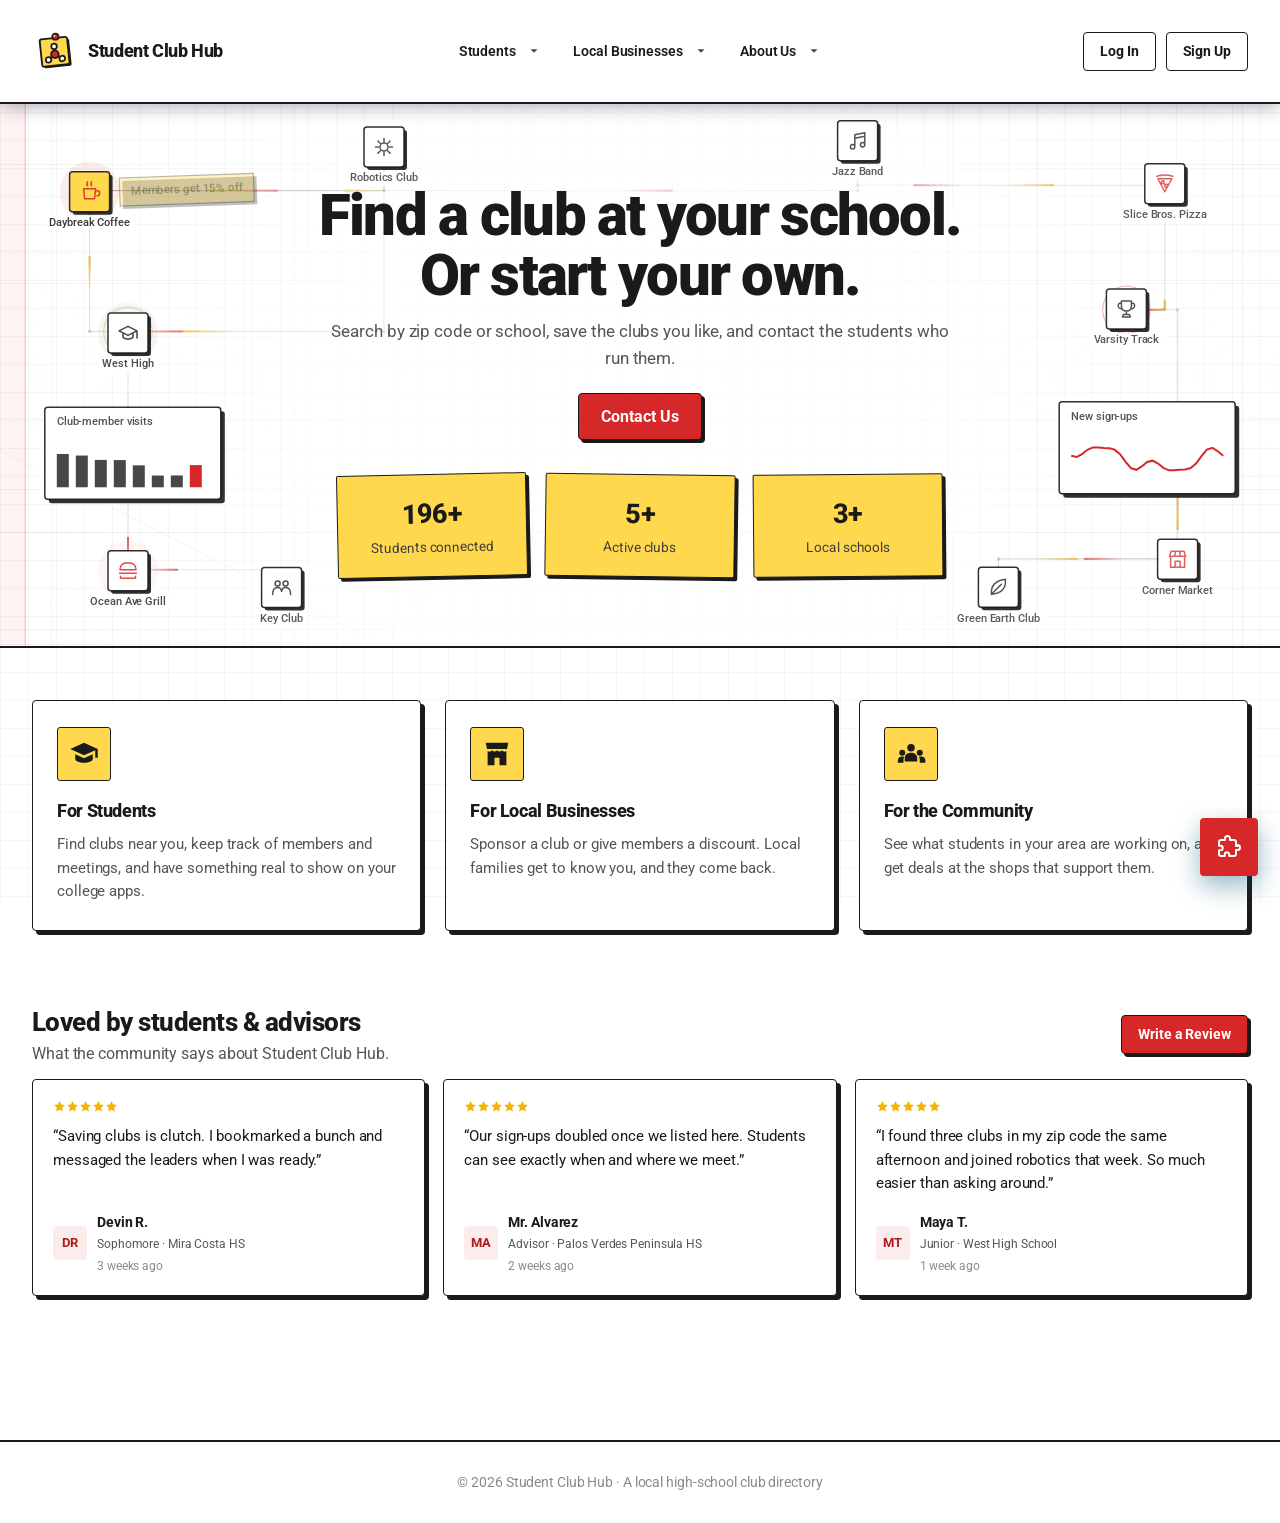
==== commit 87090e64: "Website Login password for Google sign-ups, new logo, business doodles, contact email - Settings: pe" ====
--- a/index.html
+++ b/index.html
@@ -4,6 +4,7 @@
   <meta charset="UTF-8" />
   <meta name="viewport" content="width=device-width, initial-scale=1.0" />
   <title>Student Club Hub | Find a club near you</title>
+  <link rel="icon" type="image/svg+xml" href="styles/logo.svg" />
   <link rel="preconnect" href="https://fonts.googleapis.com" />
   <link rel="preconnect" href="https://fonts.gstatic.com" crossorigin />
   <link rel="stylesheet" href="https://fonts.googleapis.com/css2?family=Roboto:wght@400;500;700;900&display=swap" />
--- a/styles/theme.css
+++ b/styles/theme.css
@@ -441,3 +441,20 @@
 .banner-gear { top: 14px; left: 96px; width: 33px; height: 33px; }
 /* Directory cards: icon-only visibility chip (full text lives on the business page) */
 .deal-vis.is-compact { padding: 2px 4px; gap: 0; vertical-align: middle; }
+
+/* "Continue with Google" button + "or use email" divider in the auth modal */
+.google-btn { display: flex; align-items: center; justify-content: center; gap: 10px; background: #fff; color: #1f1f1f;
+  border: var(--edge); border-radius: var(--r); box-shadow: var(--shadow-sm); font-weight: 700; margin-bottom: 4px; }
+.google-btn:hover { background: #f6f6f6; }
+.google-btn svg { flex-shrink: 0; }
+.auth-or { display: flex; align-items: center; gap: 10px; margin: 14px 0; color: var(--muted); font-size: .82rem; }
+.auth-or::before, .auth-or::after { content: ''; flex: 1; border-top: 1px solid var(--line); opacity: .35; }
+/* Settings: features that aren't live yet */
+.toggle-row.is-soon .switch { opacity: .45; cursor: not-allowed; }
+.soon-badge { background: var(--note); color: #1a1a1a; font-size: .66rem; vertical-align: middle; margin-left: 6px; }
+/* Settings: "Website Login password" explainer for Google sign-ups */
+.pw-explain { display: flex; gap: 12px; align-items: flex-start; background: var(--note-soft); border: var(--edge); border-radius: var(--r);
+  padding: 12px 14px; margin-bottom: 14px; color: #1a1a1a; font-size: .9rem; line-height: 1.5; }
+.pw-explain svg { flex-shrink: 0; margin-top: 3px; }
+.pw-explain p + p { margin-top: 6px; }
+.dd-open { font: 900 19px var(--font-head); fill: #fff; letter-spacing: 1px; }
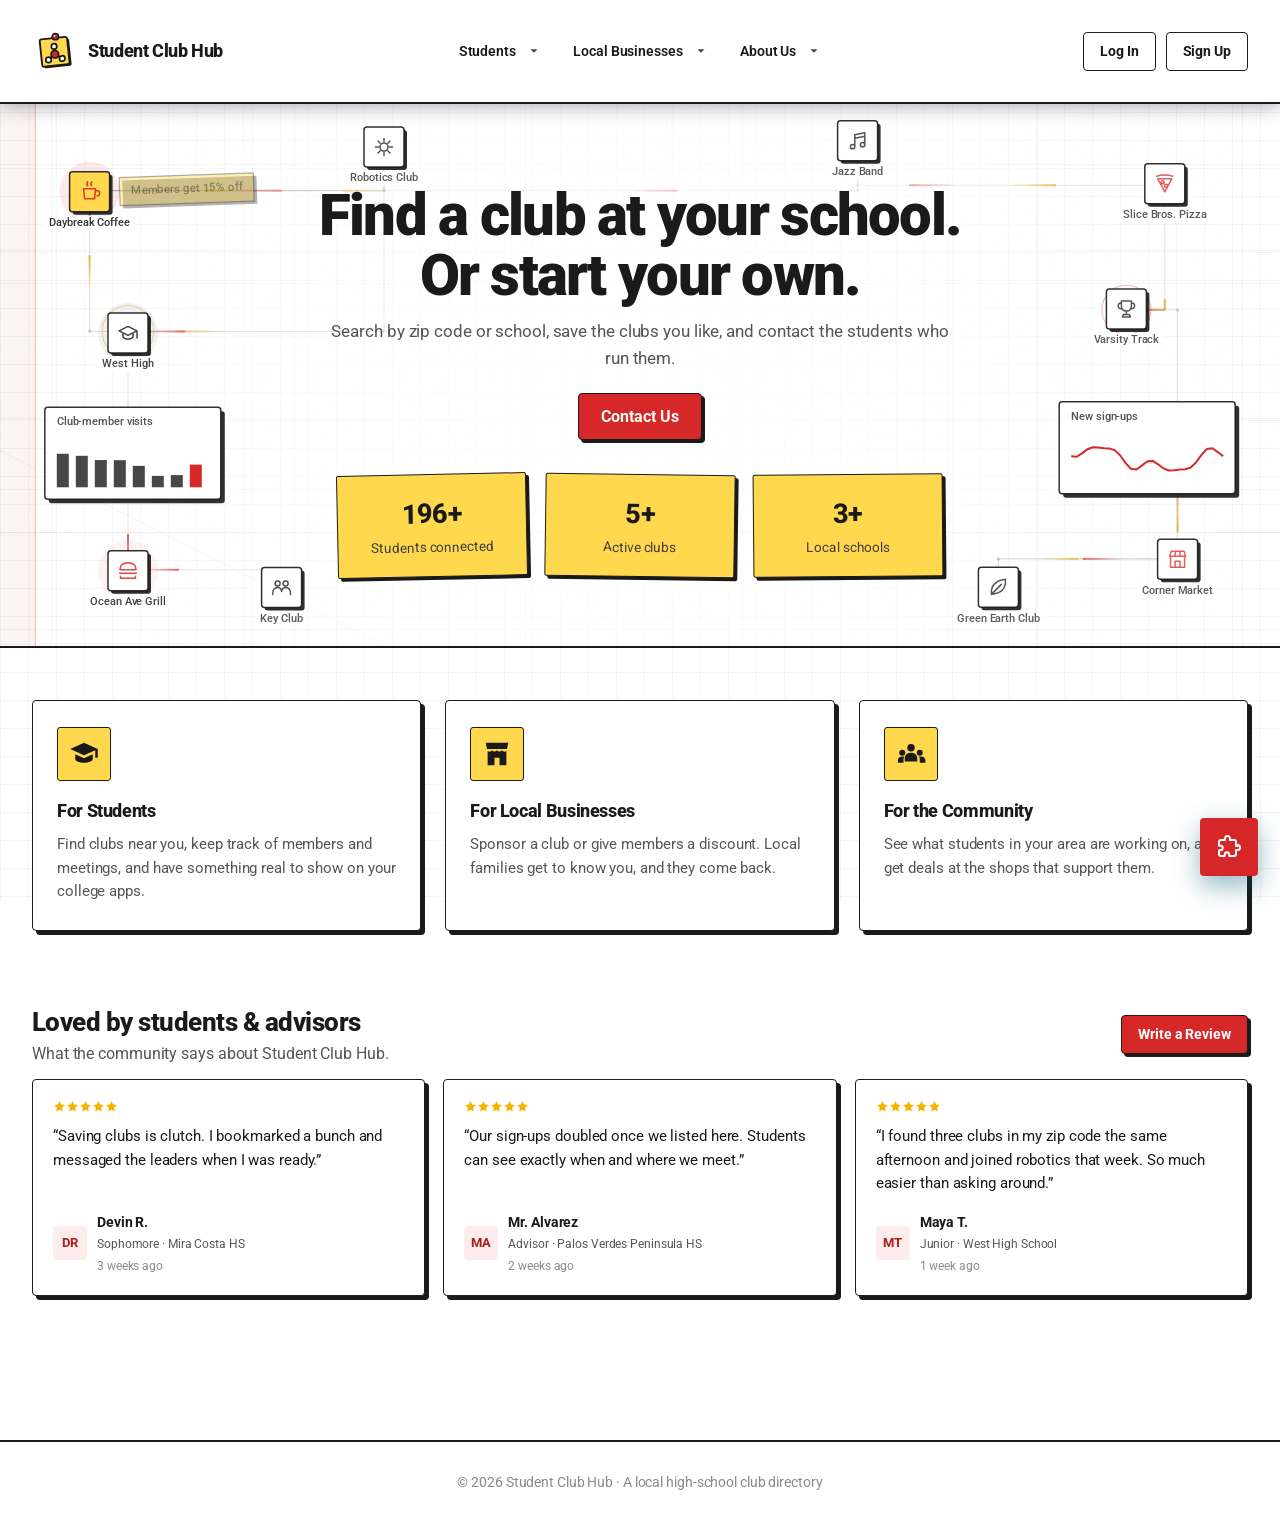
==== commit 0e48c58f: "Admin page: Reports and Messages tabs, summary counts, to-do badge; club creation drops Meeting sche" ====
--- a/index.html
+++ b/index.html
@@ -217,11 +217,7 @@
             <div class="field"><label><span data-i18n="cc_zip">Zip code</span> *</label><input id="ccZip" type="text" inputmode="numeric" maxlength="5" required placeholder="90274" oninput="validateCreate()" /></div>
             <div class="field"><label><span data-i18n="cc_email">Leader contact email</span> *</label><input id="ccEmail" type="email" required placeholder="you@school.edu" oninput="validateCreate()" /></div>
           </div>
-          <div class="two-col">
-            <div class="field"><label data-i18n="cc_meeting">Meeting schedule</label><input id="ccMeeting" type="text" placeholder="Wednesdays @ 3:30 PM, Room 214" /></div>
-            <div class="field"><label><span data-i18n="cc_tags">Tags</span> <span class="form-note">(comma-separated)</span></label><input id="ccTags" type="text" placeholder="robotics, coding, competition" /></div>
-          </div>
-          <p class="form-note" style="margin:2px 0 10px">Charter your club now — add a banner, photo gallery, and links afterward from your club page using the gear and pencil icons.</p>
+          <p class="form-note" style="margin:2px 0 10px">Charter your club now. Meeting times, tags, a banner, photos, and links are added afterward from your club page using the gear and pencil icons.</p>
           <div class="field invite-field">
             <label><span data-i18n="cc_invite">Club leader invite code</span> *</label>
             <input id="ccInvite" type="text" placeholder="e.g. PVPHS2026" oninput="validateCreate()" />
--- a/styles/pages.css
+++ b/styles/pages.css
@@ -130,6 +130,7 @@
 .prose { color: var(--ink); font-size: 1rem; line-height: 1.7; margin: 34px auto 48px; }
 /* Centered logo (replaces the old lead heading) */
 .prose-logo { display: flex; justify-content: center; margin: 8px 0 26px; }
+.faq-page { margin-top: 34px; }   /* same space under the banner as the .prose pages (Philosophy, How It Works) */
 .prose-logo svg, .prose-logo img { width: 96px; height: 96px; object-fit: contain; }
 .prose > p { color: var(--muted); margin-bottom: 16px; }
 .prose h2 { font-size: 1.4rem; font-weight: 800; letter-spacing: -0.02em; margin: 30px 0 16px; }
@@ -201,7 +202,6 @@
 .perk-box p { font-size: 0.9rem; color: var(--ink); line-height: 1.45; }
 /* Card perk box: always exactly two rows tall so cards line up, clamp longer text */
 .perk-box.perk-2row p { min-height: 2.6em; line-height: 1.3; display: -webkit-box; -webkit-line-clamp: 2; -webkit-box-orient: vertical; overflow: hidden; margin: 0; }
-.perk-box.perk-empty { display: flex; align-items: center; }
 .perk-box.big { padding: 14px 16px; margin: 8px 0 4px; }
 .perk-box.big p { font-size: 1rem; }
 .biz-card .card-cover { height: 118px; }
--- a/styles/theme.css
+++ b/styles/theme.css
@@ -458,3 +458,52 @@
 .pw-explain svg { flex-shrink: 0; margin-top: 3px; }
 .pw-explain p + p { margin-top: 6px; }
 .dd-open { font: 900 19px var(--font-head); fill: #fff; letter-spacing: 1px; }
+
+/* Club cards match business cards exactly (386px): the description is capped at two lines, like a
+   business card's two-line deal box, and the buttons sit on the bottom edge. A short description just
+   leaves a little space above Save Club / View Club. */
+.card:not(.draft-card) { min-height: 386px; }   /* club + business cards share one height */
+.card:not(.biz-card):not(.draft-card) .card-desc { -webkit-line-clamp: 2; line-clamp: 2; line-height: 1.4; flex: 0 0 auto; }
+
+/* ---------- Admin page ---------- */
+.admin-btn { position: relative; }
+.admin-count { position: absolute; top: -8px; right: -8px; min-width: 20px; height: 20px; padding: 0 5px; border-radius: 10px;
+  background: var(--brand); color: #fff; font-size: .7rem; font-weight: 800; line-height: 20px; text-align: center; border: 2px solid var(--card); }
+.adm-tiles { display: grid; grid-template-columns: repeat(4, 1fr); gap: 12px; margin: 6px 0 22px; }
+.adm-tile { display: grid; grid-template-columns: auto 1fr; grid-template-rows: auto auto; column-gap: 10px; align-items: center; text-align: left;
+  background: var(--card); border: var(--edge); border-radius: var(--r); box-shadow: var(--shadow-sm); padding: 12px 14px; cursor: pointer; color: var(--ink); }
+.adm-tile:hover { transform: translate(-1px, -1px); box-shadow: var(--shadow-md); }
+.adm-tile.active { background: var(--note); color: #1a1a1a; }
+.adm-tile-ico { grid-row: 1 / span 2; display: grid; place-items: center; width: 34px; height: 34px; border: var(--edge); border-radius: var(--r-sm); background: var(--card); color: var(--ink); }
+.adm-tile-n { font-size: 1.5rem; font-weight: 900; line-height: 1; }
+.adm-tile-l { font-size: .82rem; font-weight: 700; }
+.adm-tile-l small { display: block; font-weight: 500; opacity: .7; }
+.adm-toolbar { display: flex; align-items: center; gap: 12px; margin-bottom: 12px; flex-wrap: wrap; }
+.adm-toolbar h2 { font-size: 1.25rem; margin: 0; margin-right: auto; }
+.adm-filter { display: inline-flex; align-items: center; gap: 6px; font-size: .85rem; color: var(--muted); cursor: pointer; }
+.adm-list { display: grid; gap: 12px; margin-bottom: 40px; }
+.adm-card { background: var(--card); border: var(--edge); border-radius: var(--r); box-shadow: var(--shadow-sm); padding: 14px 16px; }
+.adm-card.is-open { border-left: 5px solid var(--brand); }
+.adm-card-top { display: flex; align-items: center; gap: 8px; flex-wrap: wrap; }
+.adm-card-top .adm-pill { margin-left: auto; }
+.adm-pill { font-size: .7rem; font-weight: 800; text-transform: uppercase; letter-spacing: .04em; padding: 3px 8px; border-radius: var(--r-pill); border: var(--edge); }
+.adm-pill.st-open { background: var(--brand); color: #fff; }
+.adm-pill.st-resolved { background: var(--note); color: #1a1a1a; }
+.adm-pill.st-dismissed { background: var(--card); color: var(--muted); }
+.adm-reason { margin-top: 8px; font-weight: 700; display: flex; align-items: center; gap: 6px; }
+.adm-text { margin-top: 8px; white-space: pre-wrap; word-break: break-word; color: var(--ink); line-height: 1.5; }
+.adm-meta { margin-top: 8px; font-size: .82rem; color: var(--muted); }
+.adm-actions { display: flex; gap: 8px; flex-wrap: wrap; margin-top: 12px; }
+.adm-actions .adm-del { margin-left: auto; }
+.adm-empty { text-align: center; padding: 34px 16px; border: 2px dashed var(--line); border-radius: var(--r); color: var(--muted); }
+.adm-empty svg { opacity: .6; margin-bottom: 6px; }
+.adm-sub { font-size: 1rem; margin: 18px 0 8px; }
+.adm-rows { display: grid; gap: 8px; }
+.adm-row { display: flex; align-items: center; gap: 10px; flex-wrap: wrap; background: var(--card); border: var(--edge); border-radius: var(--r); padding: 10px 12px; }
+.adm-row > .btn:first-of-type { margin-left: auto; }
+.adm-row.is-off { opacity: .6; }
+.adm-row-note { color: var(--muted); font-size: .85rem; flex: 1; min-width: 120px; }
+.adm-code { font-family: ui-monospace, Menlo, monospace; font-weight: 700; font-size: .95rem; }
+.adm-newcode { display: flex; gap: 8px; margin-bottom: 10px; }
+.adm-newcode input { flex: 1; }
+@media (max-width: 640px) { .adm-tiles { grid-template-columns: repeat(2, 1fr); } }
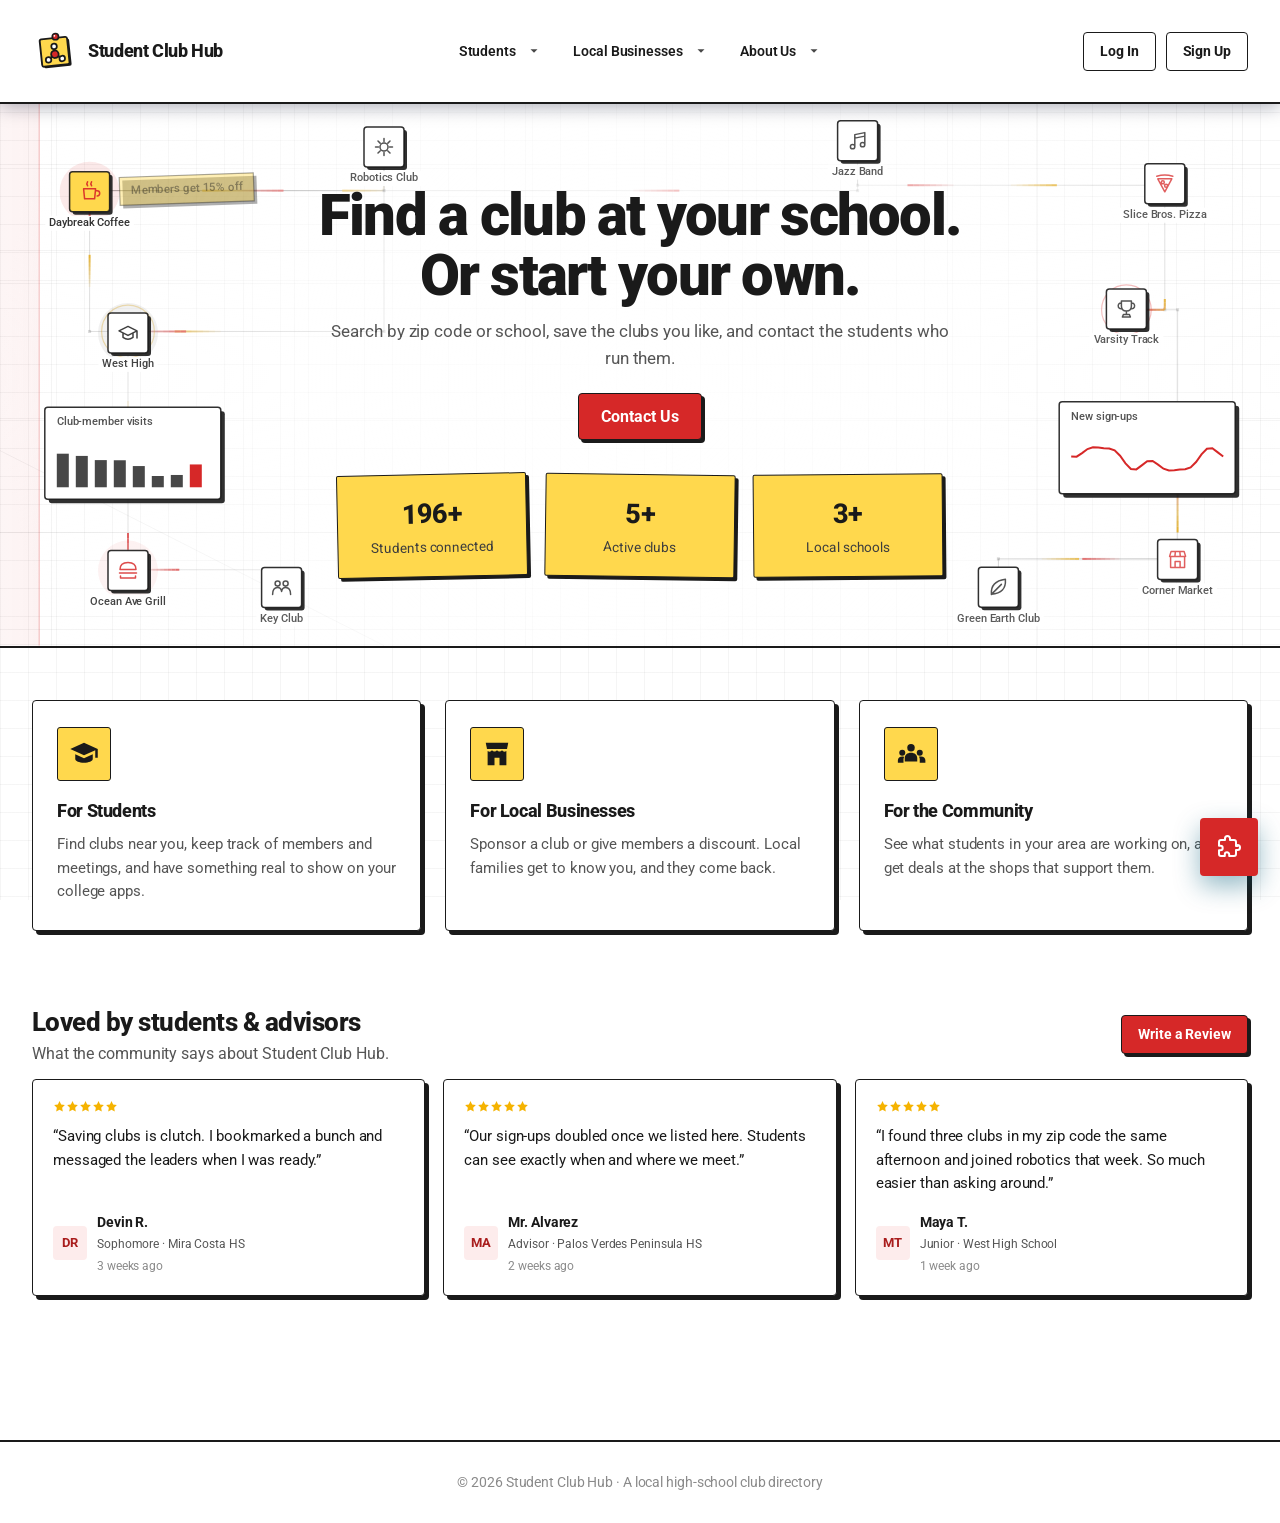
==== commit 4e656691: "Profiles: choose Student / Business owner / Community member; no sign-up questionnaire - Settings ->" ====
--- a/index.html
+++ b/index.html
@@ -347,6 +347,7 @@
   <script src="scripts/modal.js"></script>
   <script src="scripts/reviews.js"></script>
   <script src="scripts/profile.js"></script>
+  <script src="scripts/profile-types.js"></script>
   <script src="scripts/pages.js"></script>
   <script src="scripts/hero-motion.js"></script>
   <script src="scripts/business.js"></script>
--- a/styles/theme.css
+++ b/styles/theme.css
@@ -507,3 +507,27 @@
 .adm-newcode { display: flex; gap: 8px; margin-bottom: 10px; }
 .adm-newcode input { flex: 1; }
 @media (max-width: 640px) { .adm-tiles { grid-template-columns: repeat(2, 1fr); } }
+
+/* ---------- Settings → Profile: "Show me as" switcher (Student / Business owner / Community member) ---------- */
+.pt-switch { display: grid; grid-template-columns: repeat(3, 1fr); gap: 10px; margin-bottom: 16px; }
+.pt-option { position: relative; display: flex; align-items: center; gap: 10px; text-align: left; padding: 12px; cursor: pointer;
+  background: var(--card); color: var(--ink); border: var(--edge); border-radius: var(--r); box-shadow: var(--shadow-sm); transition: transform .1s, box-shadow .1s; }
+.pt-option:hover { transform: translate(-1px, -1px); box-shadow: var(--shadow-md); }
+.pt-option.on { background: var(--note); color: #1a1a1a; transform: translate(-1px, -1px); box-shadow: var(--shadow-md); }
+.pt-ico { flex-shrink: 0; display: grid; place-items: center; width: 36px; height: 36px; border: var(--edge); border-radius: var(--r-sm); background: var(--card); color: var(--ink); }
+.pt-option.on .pt-ico { background: var(--brand); color: #fff; border-color: #1a1a1a; }
+.pt-txt { display: flex; flex-direction: column; min-width: 0; }
+.pt-txt strong { font-size: .92rem; }
+.pt-txt small { font-size: .74rem; opacity: .75; line-height: 1.3; }
+.pt-live { position: absolute; top: -10px; right: 8px; display: inline-flex; align-items: center; gap: 3px; padding: 2px 7px; font-size: .64rem; font-weight: 800;
+  text-transform: uppercase; letter-spacing: .03em; background: var(--brand); color: #fff; border: 1.5px solid #1a1a1a; border-radius: var(--r-pill); }
+.pt-fields { border: var(--edge); border-radius: var(--r); padding: 14px 14px 4px; background: var(--note-soft); margin-bottom: 14px; }
+.pt-fields .field label { color: #1a1a1a; }
+[data-theme="dark"] .pt-fields { background: var(--card); }
+[data-theme="dark"] .pt-fields .field label { color: var(--ink); }
+@media (max-width: 640px) { .pt-switch { grid-template-columns: 1fr; } }
+/* Public profile: who they are */
+.pt-identity { display: flex; align-items: center; flex-wrap: wrap; gap: 8px; margin: 4px 0 6px; color: var(--muted); font-size: .9rem; }
+.pt-badge { display: inline-flex; align-items: center; gap: 4px; padding: 3px 9px; font-size: .74rem; font-weight: 800; border: var(--edge); border-radius: var(--r-pill); background: var(--note); color: #1a1a1a; }
+.pt-badge.pt-business { background: var(--brand); color: #fff; }
+.pt-badge.pt-community { background: var(--card); color: var(--ink); }
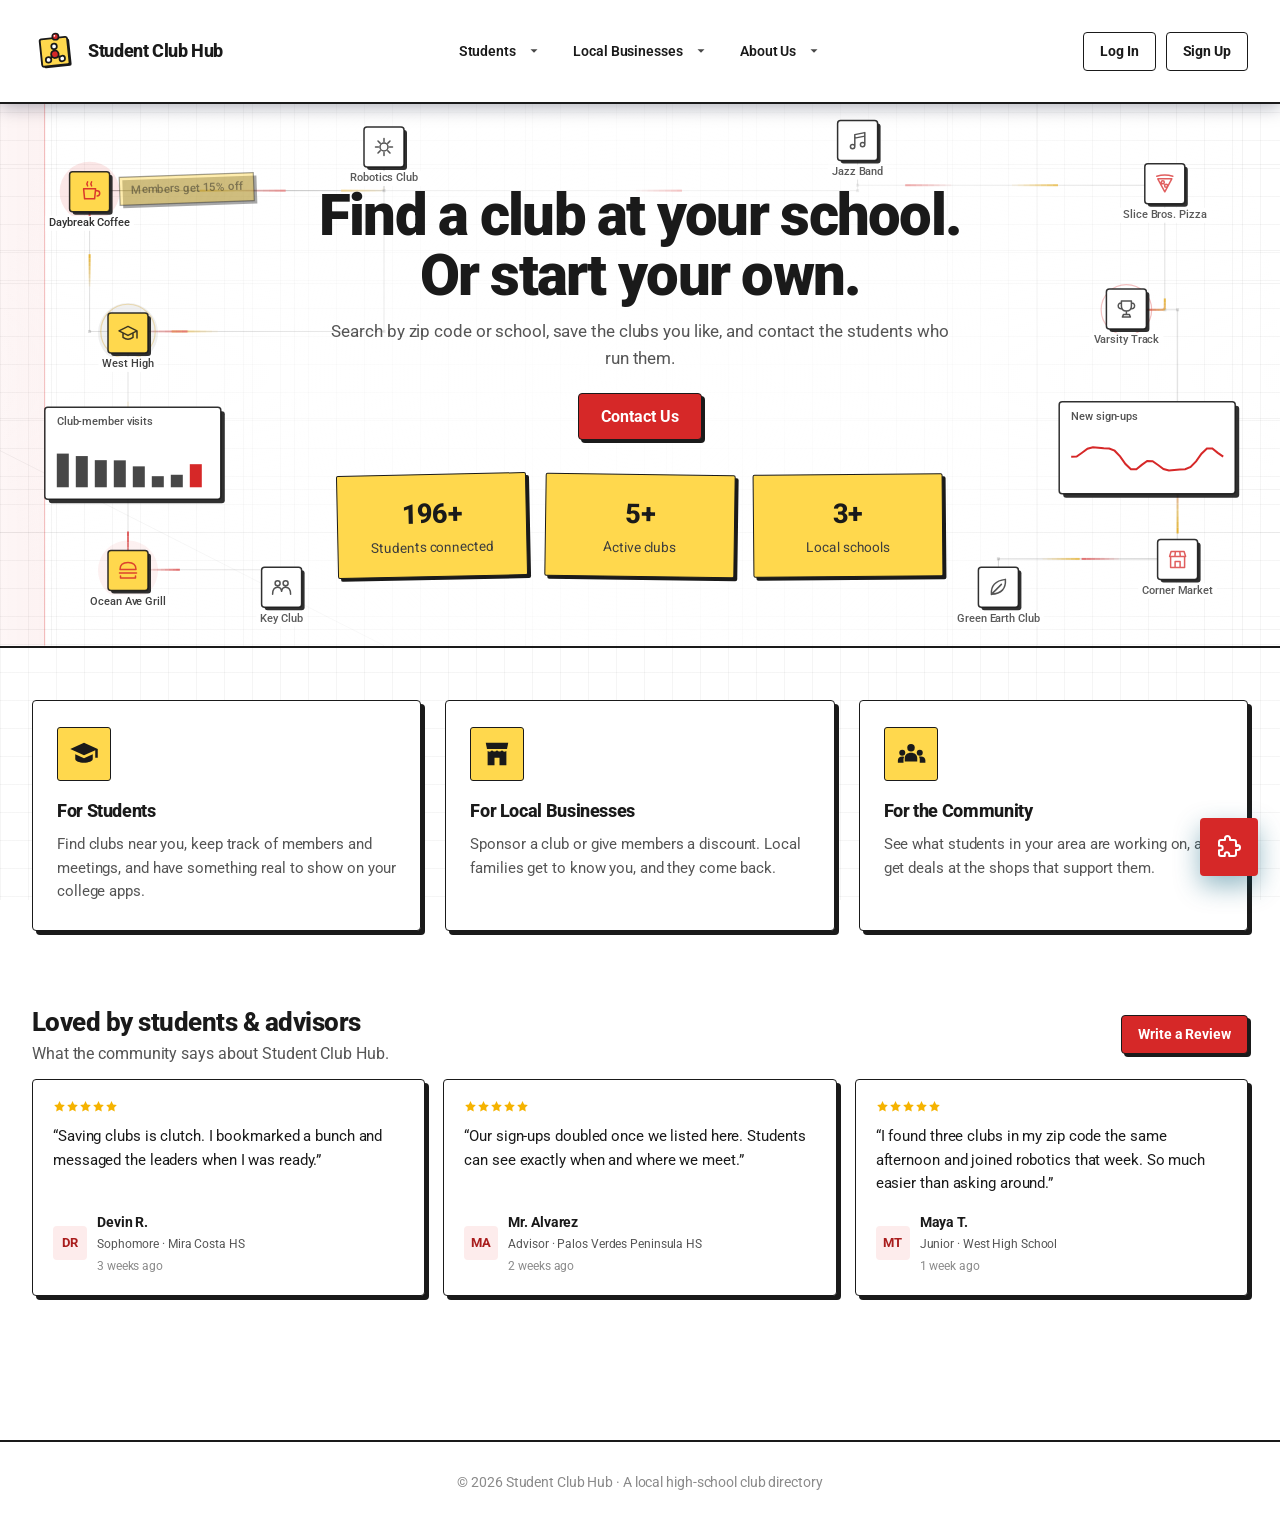
==== commit a5283852: "Translations: the whole site now follows the chosen language - New i18n-dom.js translates fixed Engl" ====
--- a/index.html
+++ b/index.html
@@ -220,8 +220,8 @@
           <p class="form-note" style="margin:2px 0 10px">Charter your club now. Meeting times, tags, a banner, photos, and links are added afterward from your club page using the gear and pencil icons.</p>
           <div class="field invite-field">
             <label><span data-i18n="cc_invite">Club leader invite code</span> *</label>
-            <input id="ccInvite" type="text" placeholder="e.g. PVPHS2026" oninput="validateCreate()" />
-            <p id="ccInviteMsg" class="form-note">Enter your school-issued invite code to verify you can author this listing. <em>Demo codes: PVPHS2026, WEST2026, DEMO2026.</em></p>
+            <input id="ccInvite" type="text" placeholder="e.g. SCH-AB12CD" oninput="validateCreate()" />
+            <p id="ccInviteMsg" class="form-note">Enter the club leader invite code from your school or from Student Club Hub.</p>
           </div>
           <div class="modal-actions three">
             <button class="btn ghost" data-i18n="cc_cancel" onclick="showView('main')">Cancel</button>
@@ -343,6 +343,7 @@
   <script src="scripts/supabase.js"></script>
   <script src="scripts/icons.js"></script>
   <script src="scripts/auth.js"></script>
+  <script src="scripts/i18n-dom.js"></script>
   <script src="scripts/directory.js"></script>
   <script src="scripts/modal.js"></script>
   <script src="scripts/reviews.js"></script>
--- a/styles/theme.css
+++ b/styles/theme.css
@@ -531,3 +531,7 @@
 .pt-badge { display: inline-flex; align-items: center; gap: 4px; padding: 3px 9px; font-size: .74rem; font-weight: 800; border: var(--edge); border-radius: var(--r-pill); background: var(--note); color: #1a1a1a; }
 .pt-badge.pt-business { background: var(--brand); color: #fff; }
 .pt-badge.pt-community { background: var(--card); color: var(--ink); }
+/* Header buttons keep their label on one line in every language */
+.logout-btn span { white-space: nowrap; }
+/* Card buttons: fixed height so every language (CJK fonts are taller) keeps cards the same size */
+.card-foot .btn, .card-foot .fav-btn { height: 40px; line-height: 1; display: inline-flex; align-items: center; justify-content: center; }
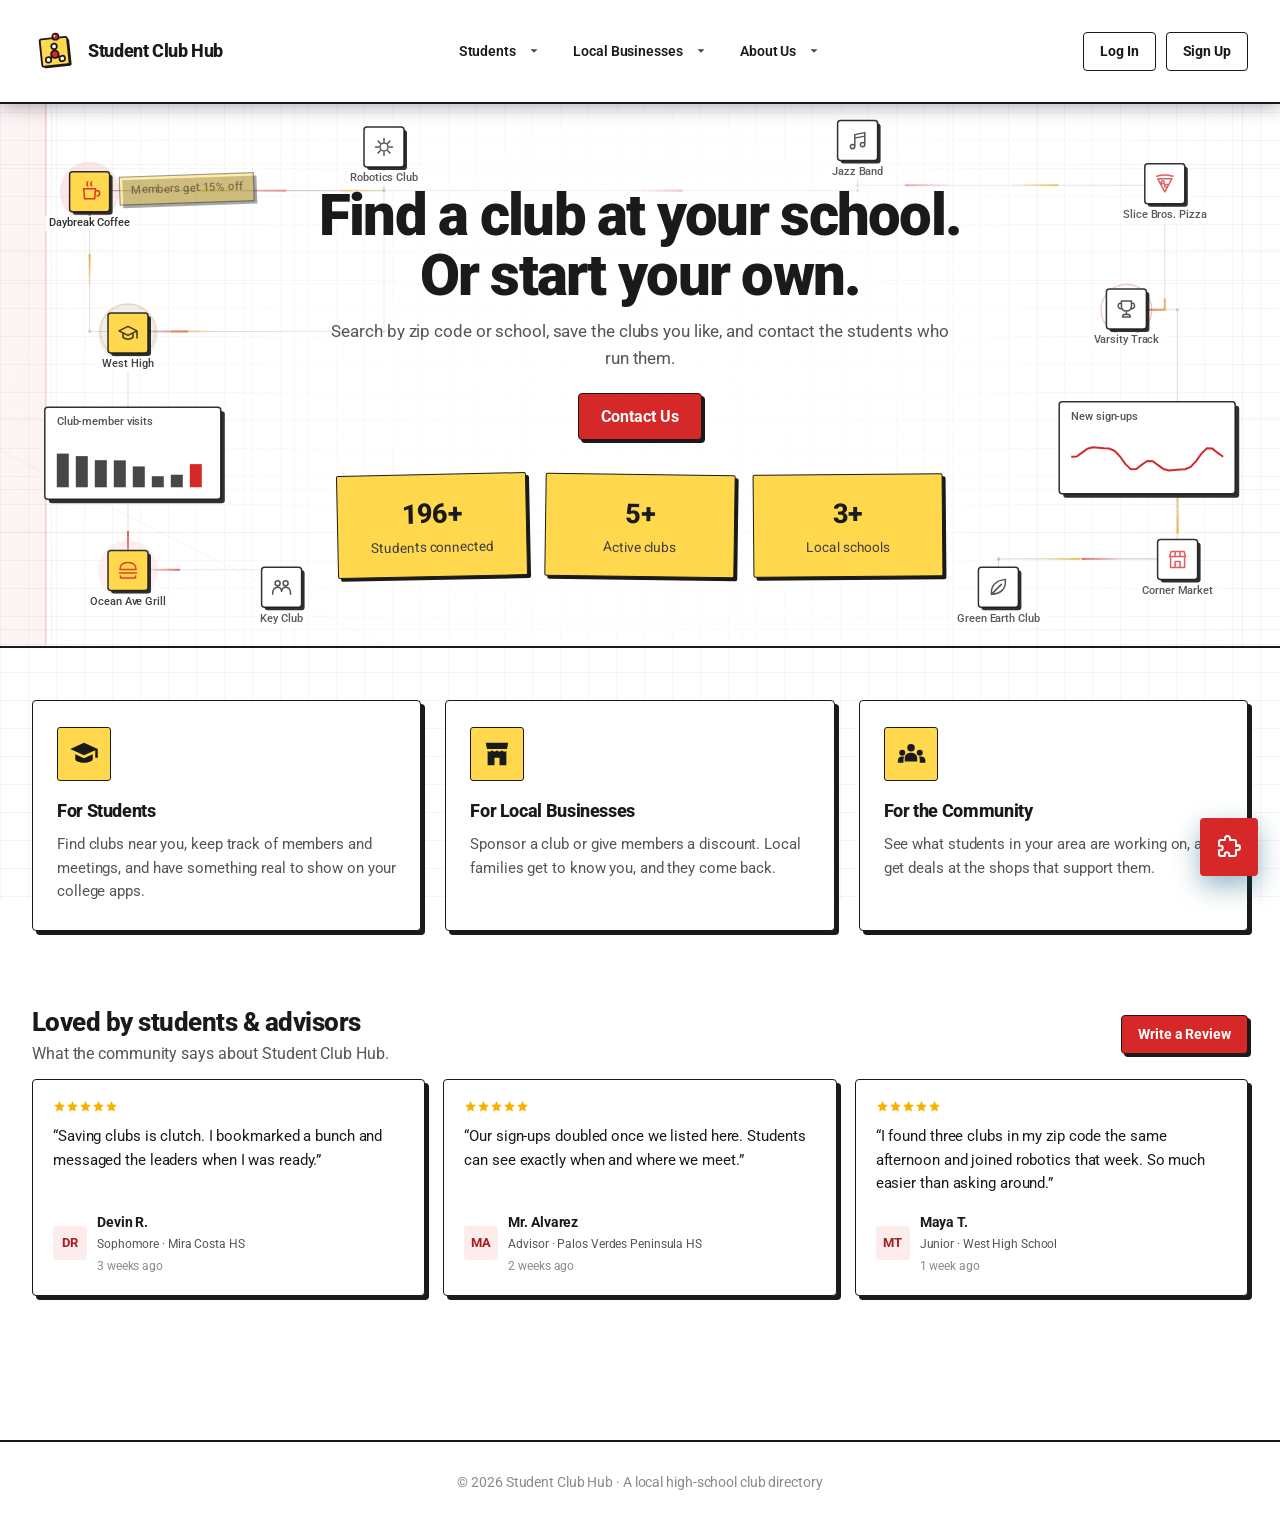
==== commit dc35588c: "Partnerships v2 + promotions: counter-offers, Send as, timers, icons - Partnerships are red (puzzle " ====
--- a/index.html
+++ b/index.html
@@ -354,6 +354,7 @@
   <script src="scripts/business.js"></script>
   <script src="scripts/messages.js"></script>
   <script src="scripts/partnerships.js"></script>
+  <script src="scripts/deals.js"></script>
   <script src="scripts/editors.js"></script>
   <script src="scripts/admin.js"></script>
   <script>
--- a/styles/theme.css
+++ b/styles/theme.css
@@ -535,3 +535,143 @@
 .logout-btn span { white-space: nowrap; }
 /* Card buttons: fixed height so every language (CJK fonts are taller) keeps cards the same size */
 .card-foot .btn, .card-foot .fav-btn { height: 40px; line-height: 1; display: inline-flex; align-items: center; justify-content: center; }
+
+/* ==== Partnerships (red, puzzle) vs. promotions (yellow note, black price tag) — deals.js ==== */
+/* Name-row squares on directory cards */
+.deal-sq { display: inline-flex; align-items: center; justify-content: center; gap: 0; height: 22px; min-width: 22px; padding: 0 4px;
+  border: var(--edge); border-radius: var(--r-sm); line-height: 1; flex: 0 0 auto; box-sizing: border-box; cursor: default; }
+.deal-sq svg { width: 13px; height: 13px; flex: 0 0 auto; }
+.deal-sq.is-partner { background: var(--brand); color: #fff; }
+.deal-sq.is-promo { background: var(--note); color: #1a1a1a; }
+.deal-sq .sq-n { max-width: 0; overflow: hidden; white-space: nowrap; font-size: .72rem; font-weight: 800; transition: max-width .18s ease, margin .18s ease; }
+.deal-sq:hover .sq-n, .deal-sq:focus .sq-n { max-width: 30px; margin-left: 3px; }
+.name-openp-ico { width: 22px; height: 22px; flex: 0 0 auto; }
+.card-title h3 { min-width: 0; overflow-wrap: anywhere; }
+/* Countdown timer: ticking clock + time left */
+.deal-timer { display: inline-flex; align-items: center; gap: 4px; height: 22px; padding: 0 6px; box-sizing: border-box; flex: 0 0 auto;
+  background: var(--card); color: var(--ink); border: var(--edge); border-radius: var(--r-sm);
+  font-size: .72rem; font-weight: 800; font-variant-numeric: tabular-nums; white-space: nowrap; vertical-align: middle; }
+.deal-timer .dt-clock { width: 13px; height: 13px; color: var(--brand); flex: 0 0 auto; }
+.deal-timer .dt-sec, .deal-timer .dt-min { transform-box: view-box; transform-origin: 12px 12px; }
+.deal-timer .dt-sec { animation: dtTick 12s steps(12) infinite; }
+.deal-timer .dt-min { animation: dtTick 144s steps(12) infinite; }
+.deal-timer.is-done { opacity: .6; }
+.deal-timer.is-done .dt-sec, .deal-timer.is-done .dt-min { animation: none; }
+@keyframes dtTick { to { transform: rotate(360deg); } }
+@media (prefers-reduced-motion: reduce) { .deal-timer .dt-sec, .deal-timer .dt-min { animation: none; } }
+/* Banner chips (count already shown) */
+.deal-chip { display: inline-flex; align-items: center; gap: 5px; padding: 3px 10px 3px 7px; font-size: .78rem; font-weight: 800;
+  border: var(--edge); border-radius: var(--r-sm); }
+.deal-chip svg { width: 15px; height: 15px; }
+.deal-chip b { font-weight: 900; margin-left: 1px; }
+.deal-chip.is-partner { background: var(--brand); color: #fff; }
+.deal-chip.is-promo { background: var(--note); color: #1a1a1a; }
+
+/* Card bottom box: partnership = red, promotion = yellow note */
+.perk-box.card-pbox { background: var(--brand); border: var(--edge); color: #fff; }
+.perk-box.card-pbox p { color: #fff; }
+.perk-box.card-pbox .perk-tag { background: #fff; color: var(--brand-dark); }
+.perk-box.card-promo { background: var(--note); border: var(--edge); }
+.perk-box.card-promo p, .perk-box.card-promo .perk-aud { color: #1a1a1a; }
+.perk-box.card-promo .perk-tag { background: #1a1a1a; color: var(--note); }
+.perk-box.card-pbox .perk-tag, .perk-box.card-promo .perk-tag { display: inline-flex; align-items: center; gap: 4px; vertical-align: middle; }
+.perk-box .perk-tag svg { width: 11px; height: 11px; }
+.pbox-head { display: flex; align-items: center; gap: 6px; min-width: 0; margin-bottom: 6px; }
+.pbox-head .perk-tag { margin: 0; flex: 0 0 auto; white-space: nowrap; }
+.pbox-head .deal-vis { margin-left: auto; flex: 0 0 auto; }
+.pbox-with { font-size: .74rem; font-weight: 700; min-width: 0; overflow: hidden; text-overflow: ellipsis; white-space: nowrap; }
+.perk-box.card-promo .perk-aud { background: rgba(255,255,255,.65); border: 1px solid #1a1a1a; flex: 0 0 auto; }
+.perk-box.card-promo .pk-label { overflow: hidden; text-overflow: ellipsis; max-width: 150px; }
+.perk-box.is-private.card-pbox, .perk-box.is-private.card-promo { border: 2px dashed var(--box-ink); }
+
+/* On-page boxes */
+.deal-stack { display: flex; flex-direction: column; gap: 12px; margin: 4px 0 14px; }
+.deal-stack:empty { display: none; }
+.pdeal-box, [data-theme] .pdeal-box, .promo-box { position: relative; margin: 0; padding: 14px 16px; border: var(--edge); border-radius: var(--r); box-shadow: var(--shadow-sm); }
+.pdeal-box, [data-theme] .pdeal-box { background: var(--brand); color: #fff; }
+.promo-box { background: var(--note); color: #1a1a1a; }
+.pdeal-box.is-private, .promo-box.is-private { border: 2px dashed var(--box-ink); }
+.pdeal-box .deal-ctrls, .promo-box .deal-ctrls { position: static; float: right; display: flex; gap: 6px; margin: -4px -4px 6px 10px; }
+.pdeal-box .deal-ctrls .deal-eye, .promo-box .deal-ctrls .deal-eye { position: static; }
+.dbox-title { display: flex; align-items: center; gap: 6px; flex-wrap: wrap; font-weight: 900; font-size: .82rem; text-transform: uppercase; letter-spacing: .03em; }
+.dbox-title svg { width: 18px; height: 18px; flex: 0 0 auto; }
+.pdeal-partner { color: #fff; text-decoration: underline; text-underline-offset: 2px; cursor: pointer; text-transform: none; letter-spacing: 0; font-size: .95rem; }
+.pdeal-partner:hover { color: var(--note); }
+.dbox-chips { display: flex; align-items: center; gap: 6px; flex-wrap: wrap; margin-top: 8px; }
+.dbox-chips .deal-vis { margin-left: 0; }
+.pd-type { display: inline-flex; align-items: center; padding: 2px 8px; font-size: .72rem; font-weight: 800; text-transform: uppercase; letter-spacing: .03em;
+  background: #fff; color: var(--brand-dark); border: var(--edge); border-radius: var(--r-sm); white-space: nowrap; }
+.promo-box .perk-aud { background: #fff; color: #1a1a1a; border: 1px solid #1a1a1a; }
+.dbox-deal { clear: both; margin-top: 10px; font-size: 1.12rem; font-weight: 800; line-height: 1.4; word-break: break-word; }
+.pdeal-box p.dbox-deal { color: #fff; }
+.promo-box p, .promo-box .form-note, .promo-box .form-note strong { color: #1a1a1a; }
+.pdeal-box .form-note { color: rgba(255,255,255,.92); }
+.dbox-redeem { margin-top: 6px; }
+.dbox-dates { margin-top: 6px; display: flex; align-items: center; gap: 5px; }
+.timer-btn.on { background: var(--ink); color: var(--card); }
+.timer-btn.on:hover { background: var(--ink); color: var(--note); }
+.promo-add { display: flex; align-items: center; justify-content: center; gap: 6px; width: 100%; padding: 12px; font-weight: 800;
+  background: transparent; color: var(--ink); border: 2px dashed var(--line); border-radius: var(--r); cursor: pointer; }
+.promo-add:hover { background: var(--note-soft); }
+.promo-limit { padding: 4px 2px; }
+
+/* ==== Partnership Requests: tabs, clickable cards, detail view ==== */
+.pr-tabs { margin: 4px 0 12px; }
+.pr-tabs .cat-pill { position: relative; }
+.pr-count { font-weight: 900; opacity: .7; }
+.pr-dot { position: absolute; top: -4px; right: -4px; width: 10px; height: 10px; border-radius: 50%; background: var(--brand); border: 2px solid var(--card); }
+.pr-card.is-click { cursor: pointer; flex-wrap: nowrap; transition: transform .12s ease, box-shadow .12s ease; }
+.pr-card.is-click:hover { transform: translate(-1px, -1px); box-shadow: var(--shadow-md); }
+.pr-card.my-turn { border-left: 6px solid var(--brand); }
+.pr-card.is-click .pr-body { flex: 1 1 auto; min-width: 0; }
+.pr-main { min-width: 0; flex: 1 1 auto; display: flex; flex-direction: column; gap: 3px; }
+.pr-names { overflow-wrap: anywhere; }
+.pr-arrow { color: var(--muted); }
+.pr-line { display: flex; align-items: center; gap: 8px; min-width: 0; }
+.pr-deal { overflow: hidden; text-overflow: ellipsis; white-space: nowrap; min-width: 0; }
+.pr-turn { color: var(--brand-dark); font-weight: 800; }
+.pr-open { font-weight: 800; white-space: nowrap; color: var(--ink); }
+.prd-parties { display: flex; align-items: center; justify-content: space-between; gap: 10px; padding: 12px; margin: 6px 0 12px;
+  background: var(--note-soft); border: var(--edge); border-radius: var(--r); }
+.prd-parties > div { display: flex; flex-direction: column; min-width: 0; flex: 1; }
+.prd-parties > div:last-child { text-align: right; }
+.prd-parties strong { font-size: 1.02rem; overflow-wrap: anywhere; }
+.prd-puzzle { color: var(--brand); flex: 0 0 auto; }
+.prd-puzzle svg { width: 26px; height: 26px; }
+.prd-current { padding: 14px 16px; background: var(--card); border: var(--edge); border-radius: var(--r); box-shadow: var(--shadow-sm); margin-bottom: 12px; }
+.prd-current .prd-deal { font-size: 1.25rem; font-weight: 800; line-height: 1.4; margin: 8px 0 6px; word-break: break-word; }
+.prd-terms .prd-deal { margin: 6px 0 4px; word-break: break-word; }
+.prd-actions { display: flex; gap: 8px; flex-wrap: wrap; margin: 6px 0; }
+.prd-actions .btn { flex: 1 1 auto; display: inline-flex; align-items: center; justify-content: center; gap: 6px; }
+.prd-past { font-weight: 800; padding: 6px 0; }
+.prh { list-style: none; margin: 4px 0 0; padding: 0 0 0 14px; border-left: 2px solid var(--line); display: flex; flex-direction: column; gap: 10px; }
+.prh-item { position: relative; }
+.prh-item::before { content: ''; position: absolute; left: -20px; top: 5px; width: 10px; height: 10px; border-radius: 50%; background: var(--card); border: 2px solid var(--line); }
+.prh-item.is-current::before { background: var(--brand); }
+.prh-item .prd-terms { margin-top: 4px; padding: 8px 10px; background: var(--surface, var(--card)); border: 1px dashed var(--line); border-radius: var(--r-sm); font-size: .9rem; opacity: .85; }
+.prh-now { display: inline-block; font-size: .68rem; font-weight: 800; text-transform: uppercase; padding: 1px 6px; background: var(--note); color: #1a1a1a; border: var(--edge); border-radius: var(--r-sm); }
+@media (max-width: 560px) {
+  .pr-card.is-click { flex-wrap: wrap; }
+  .pr-card.is-click .pr-body { flex-basis: 100%; }
+  .pr-line { flex-wrap: wrap; }
+  .prd-parties { flex-direction: column; align-items: stretch; text-align: left; }
+  .prd-parties > div:last-child { text-align: left; }
+  .prd-puzzle { align-self: center; transform: rotate(90deg); }
+}
+
+/* How It Works: icon legend + facts */
+.hiw-legend { display: grid; grid-template-columns: repeat(auto-fit, minmax(250px, 1fr)); gap: 10px; }
+.hiw-legend-row { display: flex; gap: 12px; align-items: flex-start; padding: 12px 14px; background: var(--card); border: var(--edge); border-radius: var(--r); box-shadow: var(--shadow-sm); }
+.hiw-legend-row h4 { font-size: .95rem; font-weight: 800; margin-bottom: 3px; }
+.hiw-legend-row p { color: var(--muted); font-size: .88rem; line-height: 1.5; }
+.hiw-legend-ico { flex: 0 0 64px; display: flex; justify-content: center; padding-top: 2px; }
+.hiw-legend-ico .deal-sq, .hiw-legend-ico .name-openp-ico { width: 30px; height: 30px; }
+.hiw-legend-ico .deal-sq svg, .hiw-legend-ico .name-openp-ico svg { width: 17px; height: 17px; }
+.hiw-swatch { display: inline-grid; place-items: center; width: 54px; height: 34px; border: var(--edge); border-radius: var(--r-sm); box-shadow: 2px 2px 0 var(--box-ink); }
+.hiw-swatch svg { width: 18px; height: 18px; }
+.hiw-swatch.is-partner { background: var(--brand); color: #fff; }
+.hiw-swatch.is-promo { background: var(--note); color: #1a1a1a; }
+.hiw-swatch.is-seal { background: var(--card); box-shadow: none; border: none; }
+.hiw-swatch.is-eye { background: var(--note); color: #1a1a1a; width: 34px; }
+.hiw-facts { margin: 0; padding: 14px 18px 14px 34px; background: var(--note-soft); border: var(--edge); border-radius: var(--r); display: flex; flex-direction: column; gap: 8px; }
+.hiw-facts li { line-height: 1.55; }
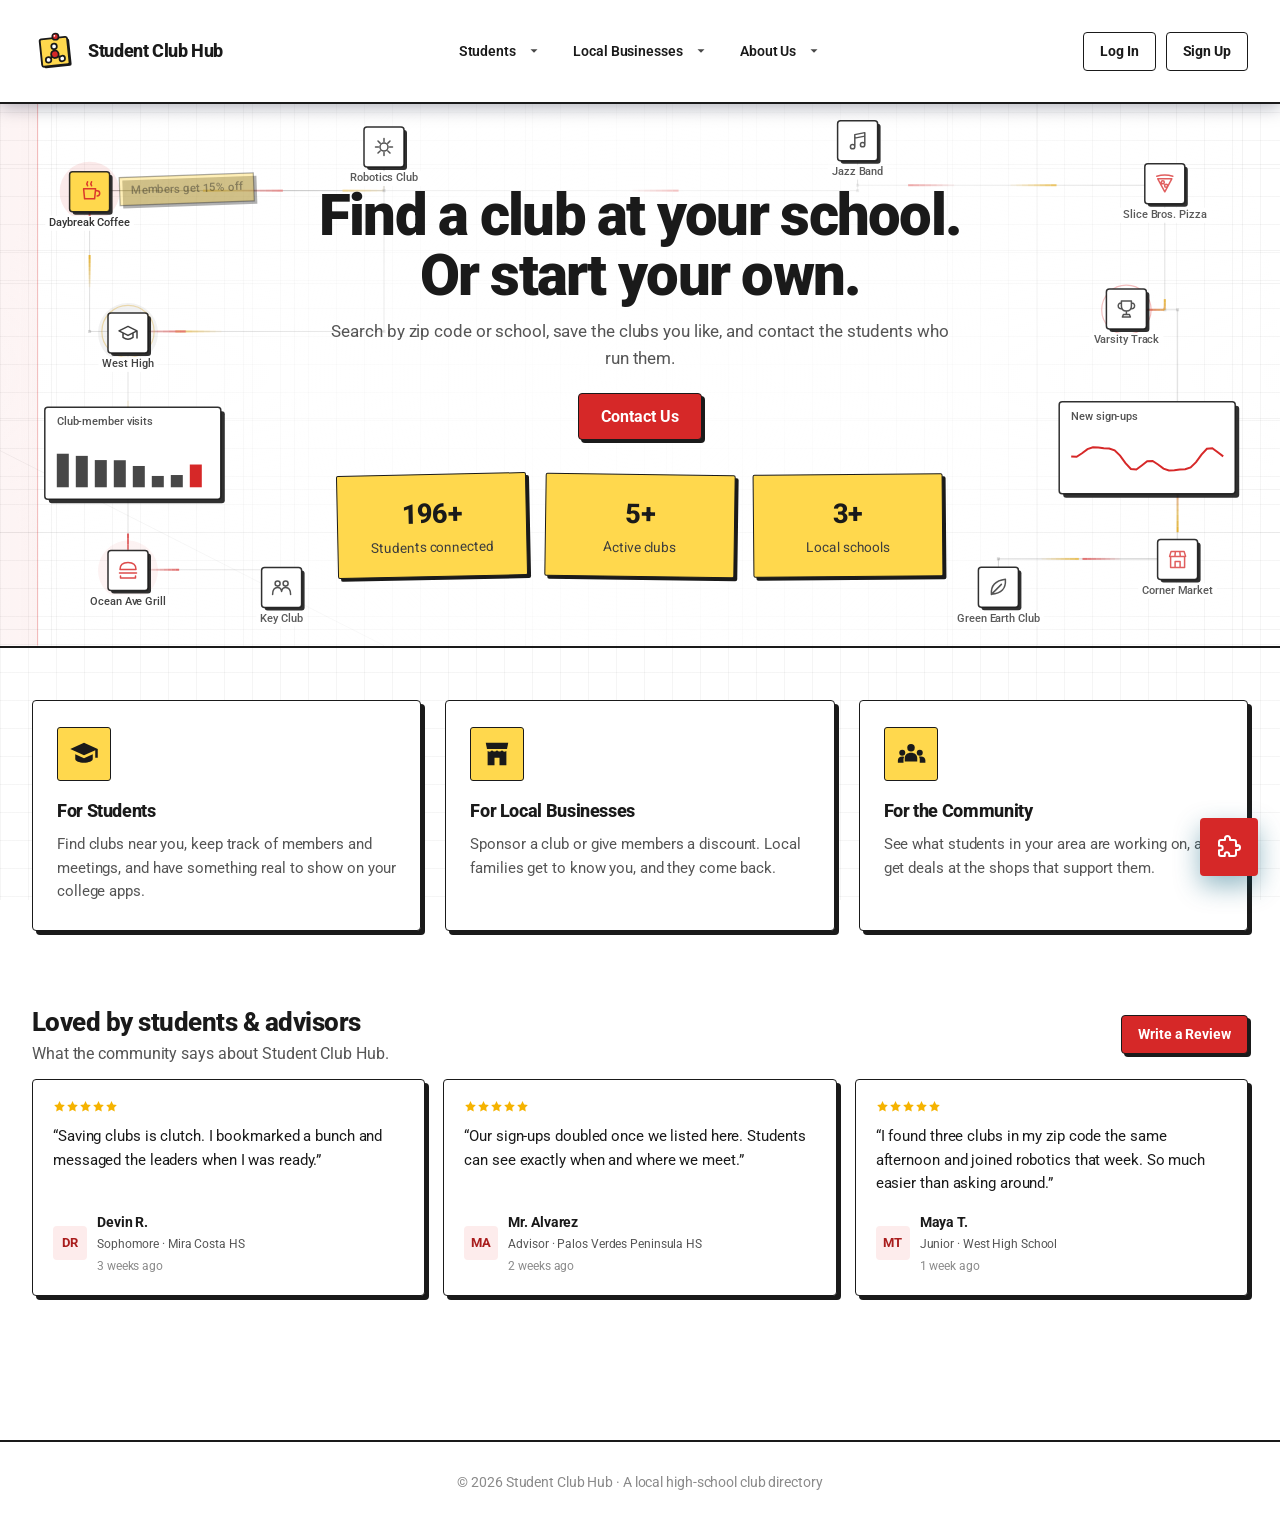
==== commit e0dfd63f: "Partnerships update instantly; both sides are told what the other did - New scripts/live.js: one pla" ====
--- a/index.html
+++ b/index.html
@@ -355,6 +355,7 @@
   <script src="scripts/messages.js"></script>
   <script src="scripts/partnerships.js"></script>
   <script src="scripts/deals.js"></script>
+  <script src="scripts/live.js"></script>
   <script src="scripts/editors.js"></script>
   <script src="scripts/admin.js"></script>
   <script>
--- a/styles/theme.css
+++ b/styles/theme.css
@@ -675,3 +675,7 @@
 .hiw-swatch.is-eye { background: var(--note); color: #1a1a1a; width: 34px; }
 .hiw-facts { margin: 0; padding: 14px 18px 14px 34px; background: var(--note-soft); border: var(--edge); border-radius: var(--r); display: flex; flex-direction: column; gap: 8px; }
 .hiw-facts li { line-height: 1.55; }
+
+/* "New" on a request you haven't seen yet (shown for the rest of that visit) */
+.pr-new { flex: 0 0 auto; padding: 2px 7px; font-size: .68rem; font-weight: 900; text-transform: uppercase; letter-spacing: .03em;
+  background: var(--brand); color: #fff; border: var(--edge); border-radius: var(--r-sm); }
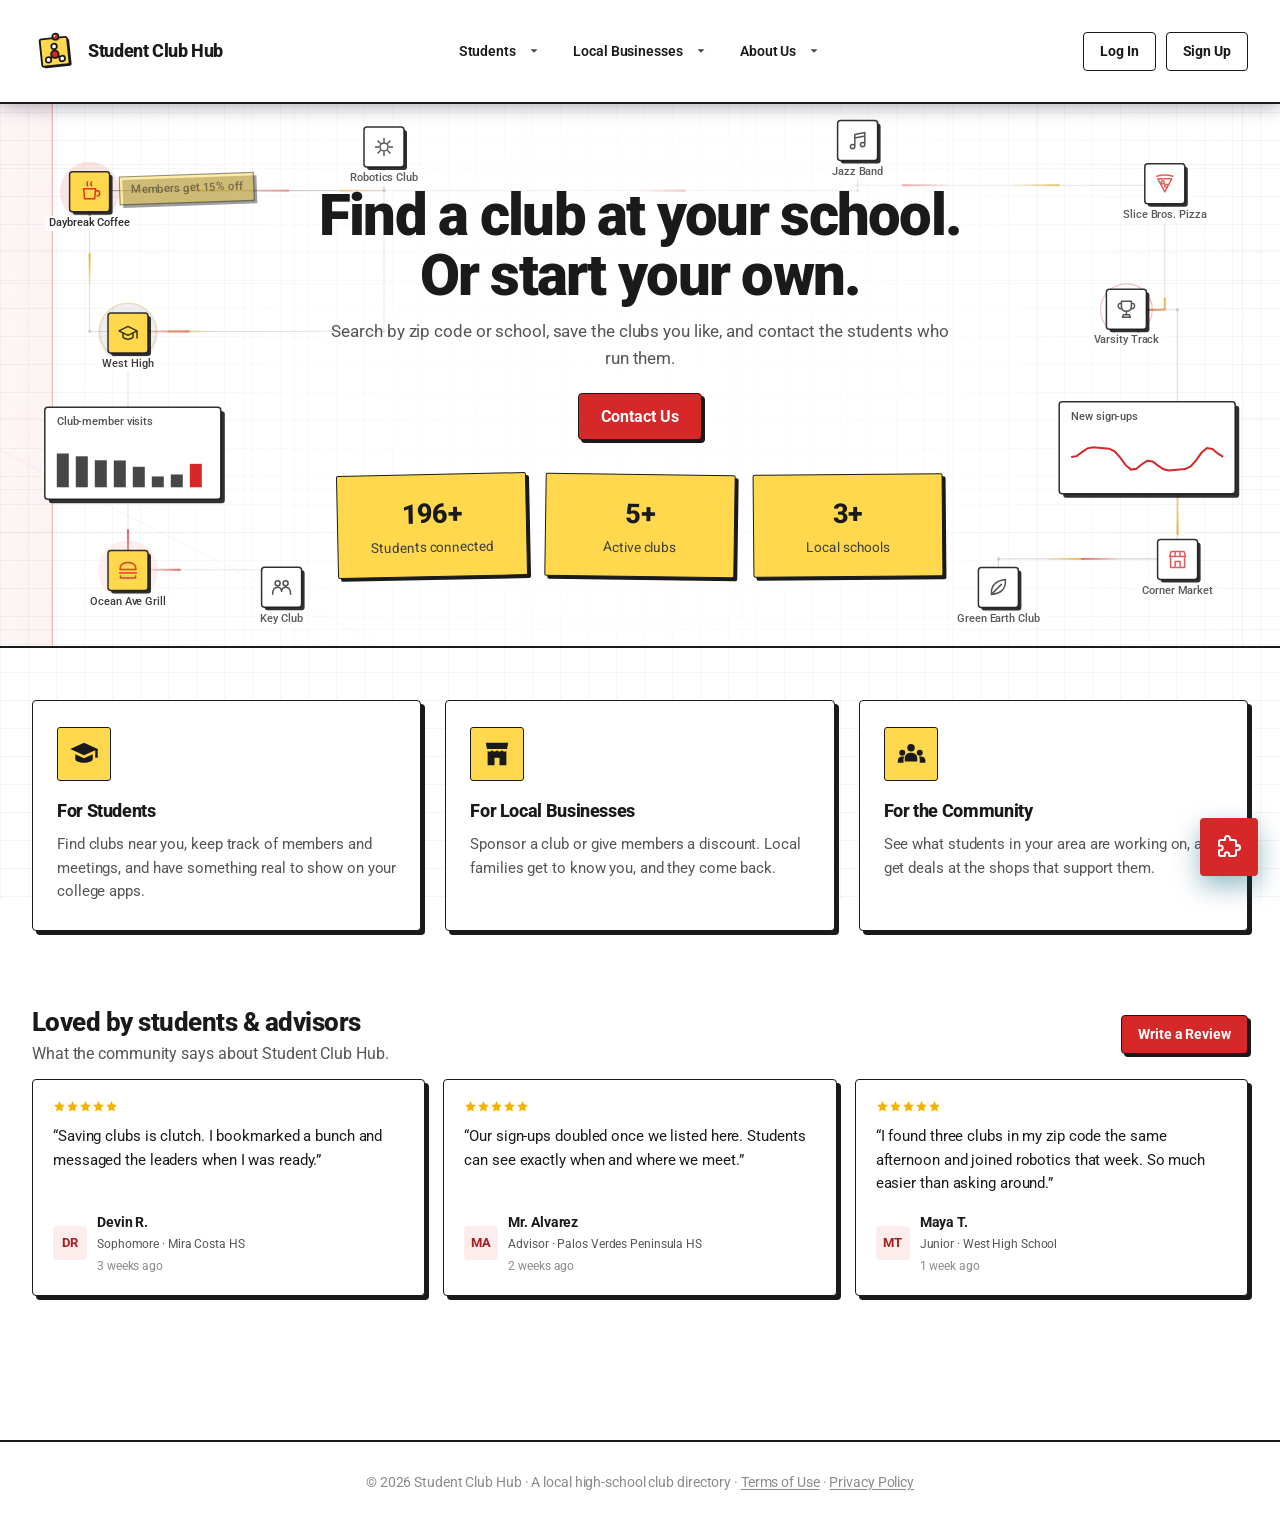
==== commit 2a6fd4b3: "Launch prep: business invite codes + drafts, samples, uploads, "Other" boxes, Terms/Privacy - Busine" ====
--- a/index.html
+++ b/index.html
@@ -47,6 +47,8 @@
             <button data-i18n="nav_howitworks" onclick="navHowItWorks()">How It Works</button>
             <button data-i18n="nav_faq" onclick="navFaq()">FAQ</button>
             <button onclick="navContact()">Contact Us</button>
+            <button onclick="navLegal('terms')">Terms of Use</button>
+            <button onclick="navLegal('privacy')">Privacy Policy</button>
           </div>
         </div>
       </nav>
@@ -93,6 +95,10 @@
     <section id="view-howitworks" class="app-view hidden">
       <div id="howitworksBody"></div>
     </section>
+
+    <!-- ======================= TERMS OF USE / PRIVACY POLICY (legal.js) ======================= -->
+    <section id="view-terms" class="app-view hidden"><div id="termsBody"></div></section>
+    <section id="view-privacy" class="app-view hidden"><div id="privacyBody"></div></section>
 
     <!-- ======================= FAQ (standalone) ======================= -->
     <section id="view-faq" class="app-view hidden">
@@ -208,10 +214,12 @@
             <div class="field"><label><span data-i18n="cc_category">Category</span> *</label><select id="ccCategory" onchange="onCreateCategoryChange()"><option value="">Select…</option></select></div>
             <div class="field"><label data-i18n="cc_visibility">Club status</label><select id="ccRecruit"><option value="Public" data-i18n="vis_public">Public</option><option value="Private" data-i18n="vis_private">Private</option></select></div>
           </div>
-          <div id="ccOtherWrap" class="field hidden"><label>Custom category</label><input id="ccOther" type="text" placeholder="Type your own category" oninput="validateCreate()" /></div>
+          <div id="ccOtherWrap" class="field hidden"><label>Custom category</label><input id="ccOther" type="text" maxlength="30" placeholder="Type your own category (30 characters max)" oninput="validateCreate()" /></div>
           <div class="two-col">
-            <div class="field"><label><span data-i18n="cc_school">School</span> *</label><select id="ccSchool" class="select block-select" onchange="onSchoolPick('ccSchool','ccDistrict'); validateCreate()"></select></div>
-            <div class="field"><label><span data-i18n="cc_district">School district</span> *</label><select id="ccDistrict" class="select block-select" onchange="validateCreate()"></select></div>
+            <div class="field"><label><span data-i18n="cc_school">School</span> *</label><select id="ccSchool" class="select block-select" onchange="onSchoolPick('ccSchool','ccDistrict'); toggleOtherBox(this,'ccSchoolOther'); validateCreate()"></select>
+              <input id="ccSchoolOther" class="other-box hidden" type="text" maxlength="30" placeholder="Type your school (30 characters max)" oninput="validateCreate()" /></div>
+            <div class="field"><label><span data-i18n="cc_district">School district</span> *</label><select id="ccDistrict" class="select block-select" onchange="toggleOtherBox(this,'ccDistrictOther'); validateCreate()"></select>
+              <input id="ccDistrictOther" class="other-box hidden" type="text" maxlength="30" placeholder="Type your district (30 characters max)" oninput="validateCreate()" /></div>
           </div>
           <div class="two-col">
             <div class="field"><label><span data-i18n="cc_zip">Zip code</span> *</label><input id="ccZip" type="text" inputmode="numeric" maxlength="5" required placeholder="90274" oninput="validateCreate()" /></div>
@@ -233,7 +241,7 @@
     </section>
   </main>
 
-  <footer class="site-footer">© 2026 Student Club Hub · A local high-school club directory</footer>
+  <footer class="site-footer"><span>© 2026 Student Club Hub · A local high-school club directory</span> · <a href="#" class="footer-link" onclick="navLegal('terms');return false;">Terms of Use</a> · <a href="#" class="footer-link" onclick="navLegal('privacy');return false;">Privacy Policy</a></footer>
 
   <!-- ======================= OVERLAYS ======================= -->
   <div id="authOverlay" class="overlay hidden" onclick="onOverlayClick(event, 'authOverlay', closeAuth)">
@@ -358,6 +366,7 @@
   <script src="scripts/live.js"></script>
   <script src="scripts/editors.js"></script>
   <script src="scripts/admin.js"></script>
+  <script src="scripts/legal.js"></script>
   <script>
     document.addEventListener('DOMContentLoaded', function () {
       initAuth();
--- a/styles/theme.css
+++ b/styles/theme.css
@@ -504,8 +504,12 @@
 .adm-row.is-off { opacity: .6; }
 .adm-row-note { color: var(--muted); font-size: .85rem; flex: 1; min-width: 120px; }
 .adm-code { font-family: ui-monospace, Menlo, monospace; font-weight: 700; font-size: .95rem; }
-.adm-newcode { display: flex; gap: 8px; margin-bottom: 10px; }
-.adm-newcode input { flex: 1; }
+.adm-newcode { display: flex; gap: 8px; margin-bottom: 10px; align-items: stretch; }
+/* Same look as the site's form fields (it isn't inside a .field), text vertically centred */
+.adm-newcode input { flex: 1; min-width: 0; box-sizing: border-box; height: 40px; padding: 0 12px; line-height: normal;
+  background: var(--card); color: var(--ink); border: var(--edge); border-radius: var(--r-sm); font-size: .92rem; }
+.adm-newcode input:focus { outline: none; border-color: var(--brand); box-shadow: 0 0 0 3px var(--brand-50); }
+.adm-newcode .btn { height: 40px; white-space: nowrap; }
 @media (max-width: 640px) { .adm-tiles { grid-template-columns: repeat(2, 1fr); } }
 
 /* ---------- Settings → Profile: "Show me as" switcher (Student / Business owner / Community member) ---------- */
@@ -679,3 +683,102 @@
 /* "New" on a request you haven't seen yet (shown for the rest of that visit) */
 .pr-new { flex: 0 0 auto; padding: 2px 7px; font-size: .68rem; font-weight: 900; text-transform: uppercase; letter-spacing: .03em;
   background: var(--brand); color: #fff; border: var(--edge); border-radius: var(--r-sm); }
+/* Partnership history: approval / ending events + delete on Past cards */
+.prh-item.is-ok::before { background: var(--note); border-color: var(--box-ink); }
+.prh-item.is-stop::before { background: var(--ink); border-color: var(--ink); }
+.prh-item.is-current.is-ok::before { background: var(--note); }
+.pr-del { flex: 0 0 auto; width: 32px; height: 32px; display: inline-grid; place-items: center; background: var(--card); color: var(--ink);
+  border: var(--edge); border-radius: var(--r); cursor: pointer; }
+.pr-del:hover { background: var(--brand); color: #fff; }
+
+/* ==== Club & business pages share one look (photo banners included) ==== */
+/* Banner controls are paper buttons on EVERY banner, not just blank ones */
+.biz-slideshow .banner-back, .biz-slideshow .banner-ico, .biz-slideshow .banner-gear, .biz-slideshow .name-ico {
+  background: var(--card); color: var(--ink); border: var(--edge); border-radius: var(--r); box-shadow: var(--shadow-sm);
+  backdrop-filter: none; -webkit-backdrop-filter: none; }
+.biz-slideshow .banner-back:hover, .biz-slideshow .banner-ico:hover, .biz-slideshow .name-ico:hover,
+.biz-slideshow .banner-gear:hover { background: var(--note); color: #1a1a1a; border-color: var(--line); }
+.biz-slideshow .name-ico.flag:hover { background: var(--brand); color: #fff; border-color: var(--line); }
+.biz-slideshow .banner-ico.on, .biz-slideshow .banner-ico.on .bm-ico { color: var(--brand); }
+.biz-slideshow .lb-btn { background: var(--card); color: var(--ink); border: var(--edge); border-radius: var(--r); box-shadow: var(--shadow-sm);
+  backdrop-filter: none; -webkit-backdrop-filter: none; }
+.biz-slideshow .lb-btn:hover { background: var(--note); color: #1a1a1a; }
+/* The ID chip is a yellow note everywhere (it was see-through on photos) */
+.biz-slideshow .biz-idchip { background: var(--note); color: #1a1a1a; border: var(--edge); border-radius: var(--r-sm); }
+/* Banner badges (Public / You: President) get the same ink edge as the other chips */
+.biz-slideshow .biz-tagline .badge { border: var(--edge); border-radius: var(--r-sm); line-height: 1.3; }
+.biz-slideshow .biz-tagline .badge.join { background: var(--card); color: var(--ink); }
+
+/* Club page body, matched to the business page */
+.club-main-content .about-box { margin: 0 0 4px; padding: 0; background: none; border: none; border-radius: 0;
+  color: var(--muted); font-size: 1rem; line-height: 1.7; max-height: none; overflow: visible; }
+.club-main-content .gallery, .club-main-content .gallery-fixed { grid-template-columns: repeat(auto-fill, minmax(150px, 1fr)); grid-template-rows: none; gap: 10px; margin-bottom: 8px; }
+.club-main-content .gallery .thumb { height: 120px; border-radius: var(--r); }
+.club-detail-grid { align-items: start; }
+@media (min-width: 961px) { .club-detail-grid { grid-template-columns: minmax(0, 1fr) 340px; gap: 30px; } }   /* same columns as the business page */
+.side-chat { flex: 0 0 auto; }
+.side-chat:has(.chat-locked) { min-height: 0; }   /* "Join to view the chat" doesn't need a tall empty card */
+.club-reviews-full { margin: 30px 0 24px; }
+/* Phones: photo banners grow to fit the (wrapping) name + chips, and the slide arrows sit up top
+   under Back / Save, so nothing overlaps the title. */
+@media (max-width: 760px) {
+  .biz-slideshow:not(.is-paper) { height: auto; min-height: 260px; }
+  .biz-slideshow:not(.is-paper) .biz-hero-info { position: relative; bottom: auto; padding-top: 112px; padding-bottom: 16px; }
+  .biz-slideshow .lb-btn { top: 60px; transform: none; width: 34px; height: 34px; font-size: 1.1rem; }
+  .biz-slideshow .biz-sl-prev { left: 16px; } .biz-slideshow .biz-sl-next { right: 16px; }
+}
+/* Report-a-person flag on chat messages and reviews */
+.mini-flag { display: inline-grid; place-items: center; width: 24px; height: 24px; margin-left: 6px; padding: 0; flex: 0 0 auto;
+  background: var(--card); color: var(--muted); border: 1px solid var(--line); border-radius: var(--r-sm); cursor: pointer; vertical-align: middle; }
+.mini-flag svg { width: 12px; height: 12px; }
+.mini-flag:hover { background: var(--brand); color: #fff; border-color: var(--line); }
+/* Admin: kind label, IDs, "New", codes */
+.adm-kind { text-transform: none; }
+.adm-id { font-family: ui-monospace, Menlo, monospace; font-size: .78rem; font-weight: 700; color: var(--muted); }
+.adm-target { display: flex; flex-direction: column; min-width: 0; }
+.adm-target .adm-meta { margin-top: 2px; }
+.adm-new { padding: 2px 7px; font-size: .68rem; font-weight: 900; text-transform: uppercase; background: var(--brand); color: #fff; border: var(--edge); border-radius: var(--r-sm); }
+.adm-made { display: block; font-size: .76rem; opacity: .85; }
+.adm-code-use { flex-basis: 100%; display: flex; align-items: center; gap: 6px; flex-wrap: wrap; font-size: .88rem; padding-top: 6px; border-top: 1px dashed var(--line); }
+.adm-row.adm-code-row > .adm-del { margin-left: 0; }
+
+/* Sample listings (show what a page looks like; not real) */
+.sample-chip { display: inline-flex; align-items: center; padding: 2px 8px; font-size: .7rem; font-weight: 900; letter-spacing: .04em; text-transform: uppercase;
+  background: var(--card); color: var(--ink); border: 1.5px dashed var(--ink); border-radius: var(--r-sm); white-space: nowrap; flex: 0 0 auto; }
+.biz-slideshow:not(.is-paper) .sample-chip { background: rgba(255,255,255,.92); color: #1a1a1a; border-color: #1a1a1a; }
+.sample-note { display: flex; align-items: flex-start; gap: 10px; padding: 12px 14px; margin: 2px 0 18px; background: var(--note-soft);
+  border: 1.5px dashed var(--line); border-radius: var(--r); color: var(--ink); font-size: .92rem; line-height: 1.5; }
+.sample-note svg { flex: 0 0 auto; margin-top: 2px; }
+/* "Other (type your own)" boxes under a dropdown */
+.other-box { display: block; width: 100%; margin-top: 8px; box-sizing: border-box; padding: 10px 12px; font-size: .92rem;
+  background: var(--card); color: var(--ink); border: var(--edge); border-radius: var(--r-sm); }
+.other-box.hidden { display: none; }
+/* How It Works legend: a small copy of the bottom-right Partnership Requests button, and mini deal boxes */
+.hiw-fab { display: inline-grid; place-items: center; width: 44px; height: 44px; background: var(--brand); color: #fff;
+  border-radius: var(--r); box-shadow: 0 6px 16px rgba(0,90,120,.36); }
+.hiw-swatch.hiw-card { width: 58px; height: 40px; display: grid; grid-template-columns: auto 1fr; grid-template-rows: auto auto; align-items: center;
+  justify-items: start; gap: 3px 5px; padding: 6px 7px; box-sizing: border-box; }
+.hiw-swatch.hiw-card svg { width: 13px; height: 13px; grid-row: 1 / span 2; }
+.hiw-swatch.hiw-card i { display: block; height: 4px; width: 100%; border-radius: 2px; background: currentColor; opacity: .85; }
+.hiw-swatch.hiw-card i + i { width: 70%; opacity: .55; }
+
+/* Terms of Use / Privacy Policy pages + the one-time agreement */
+.legal-doc h3 { font-size: 1.05rem; margin: 22px 0 6px; }
+.legal-doc p, .legal-doc li { line-height: 1.65; color: var(--ink); }
+.legal-doc ul { padding-left: 22px; margin: 6px 0; display: flex; flex-direction: column; gap: 6px; }
+.legal-updated, .legal-lang-note { color: var(--muted); font-size: .88rem; }
+.legal-overlay { z-index: 9000; }
+.legal-modal { max-width: 460px; }
+.legal-logo { display: flex; justify-content: center; margin-bottom: 6px; }
+.legal-h { text-align: center; font-size: 1.3rem; font-weight: 900; margin-bottom: 6px; }
+.legal-check { display: flex; gap: 10px; align-items: flex-start; padding: 10px 12px; margin-bottom: 8px; cursor: pointer;
+  background: var(--card); border: var(--edge); border-radius: var(--r-sm); line-height: 1.45; }
+.legal-check input { width: 18px; height: 18px; flex: 0 0 auto; margin-top: 1px; accent-color: var(--brand); }
+.legal-scroll { max-height: 55vh; overflow-y: auto; padding-right: 6px; }
+.legal-scroll .legal-doc h3:first-of-type { margin-top: 8px; }
+.footer-link { color: inherit; text-decoration: underline; text-underline-offset: 2px; }
+.footer-link:hover { color: var(--brand); }
+.legal-check span { flex: 1; }
+.legal-read { flex: 0 0 auto; align-self: center; padding: 3px 10px; font-size: .8rem; font-weight: 800; background: var(--note); color: #1a1a1a;
+  border: var(--edge); border-radius: var(--r-sm); cursor: pointer; }
+.legal-read:hover { background: var(--brand); color: #fff; }
